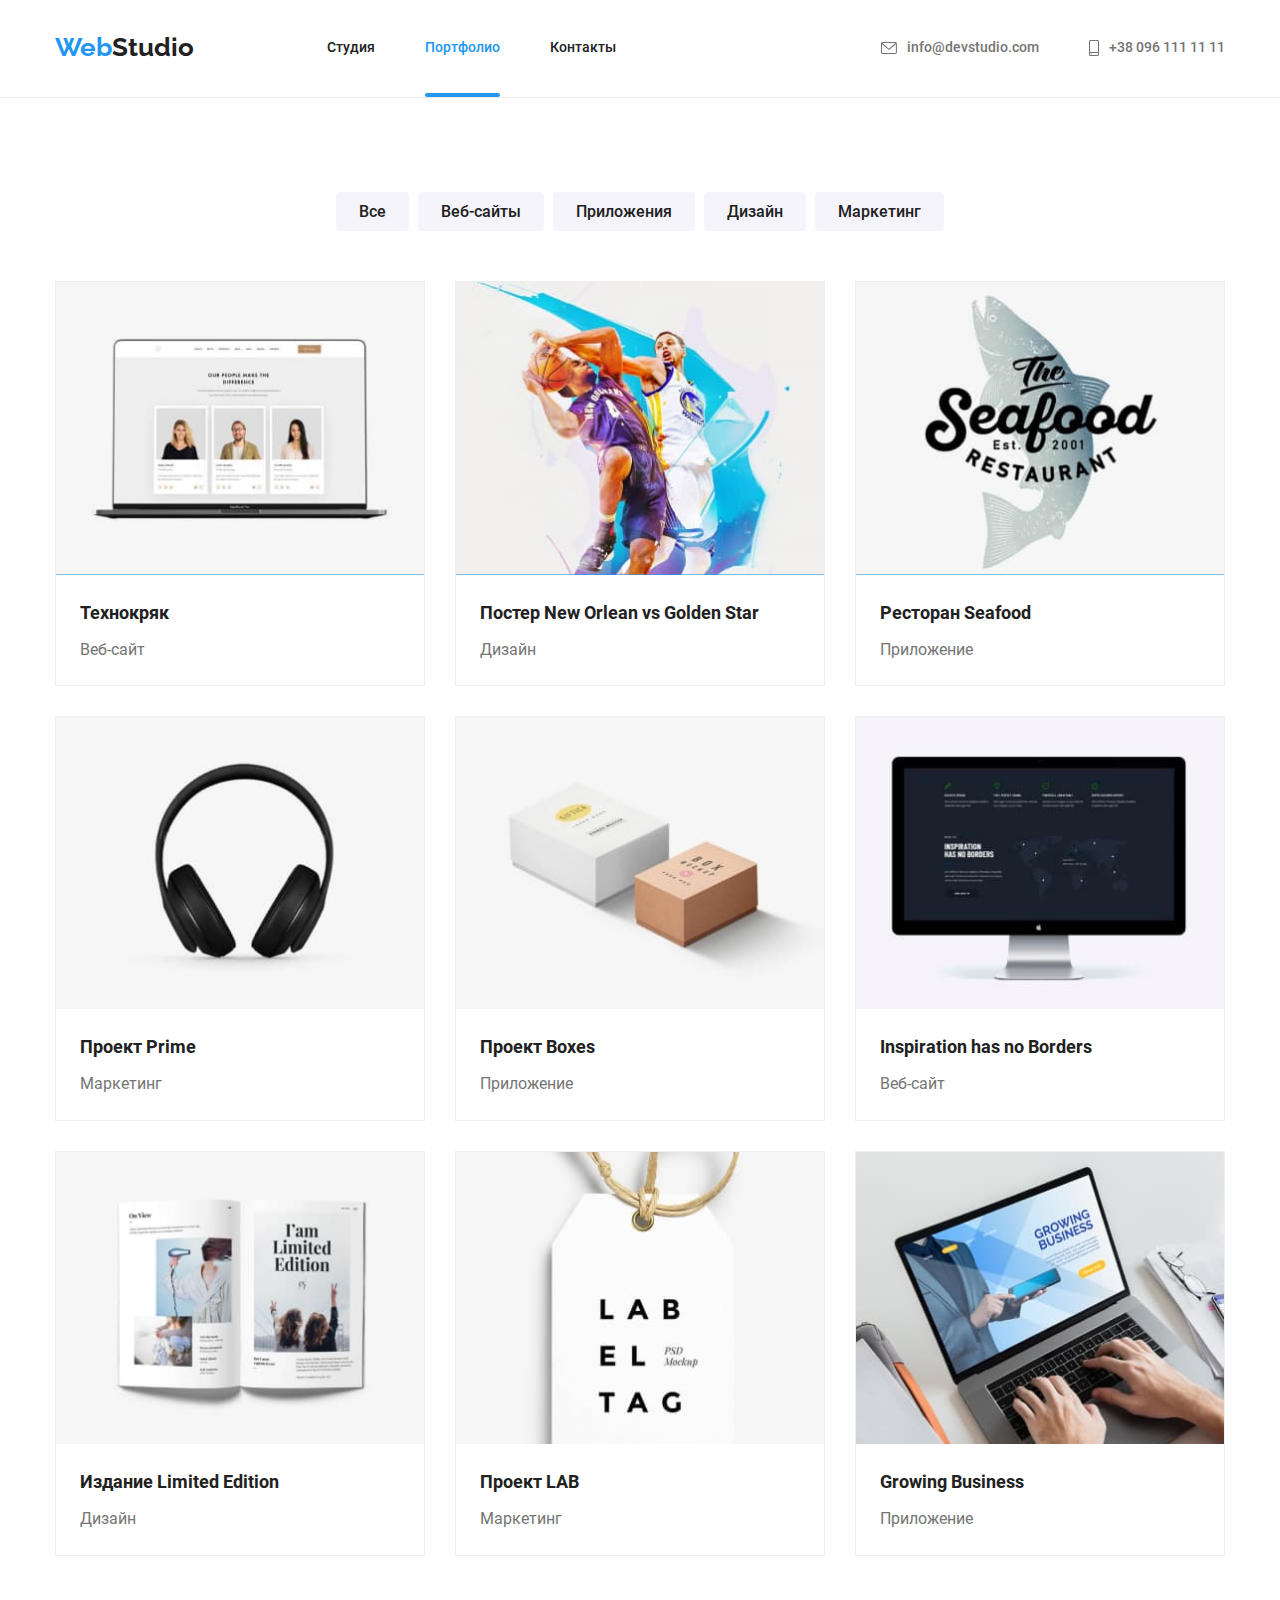
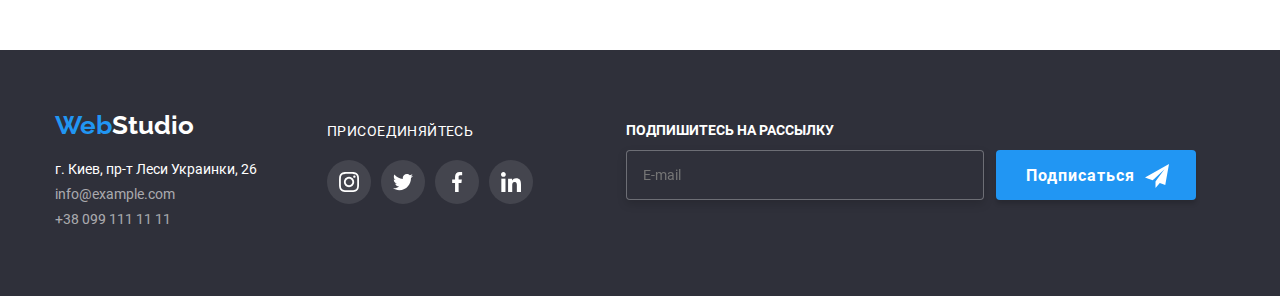
==== portfolio.html @ 058c1b3e "Начало работы над ДЗ№8" ====
<!DOCTYPE html>
<html lang="ru">
  <head>
    <meta charset="UTF-8" />
    <meta name="viewport" content="width=device-width, initial-scale=1.0" />
    <title>Portfolio</title>
    <!-- <link href="https://fonts.googleapis.com/css2?family=Raleway:wght@700&family=Roboto:wght@400;500;700;900&display=swap" rel="stylesheet"> -->
    <link rel="stylesheet" href="./css/main.min.css"/>
  </head>
  <body>
      <!-- Page Header -->
      <header class="page__header">
        <!-- Navigation -->
        <div class="container flexbox">
              <nav class="navigation">
                <a href="./" class="webstudio">
                  <p class="webstudio__text">
                    <span class="webstudio__web-color">Web</span><span class="webstudio__studio-color">Studio</span>
                  </p>
                </a>
                <ul class="menu">
                  <li class="menu__item"><a href="./index.html" class="menu__link link">Студия</a></li>
                  <li class="menu__item"><a href="./portfolio.html" class="menu__link link current">Портфолио</a></li>
                  <li class="menu__item"><a href="/" class="menu__link link">Контакты</a></li>
                </ul>
              </nav>

              <!-- Contacts  -->
                <ul class="contacts">
                  <li class="contacts__item">
                    <a href="mailto:info@devstudio.com" class="contacts__link link">
                      <svg class="contacts__icon icon--envelope">
                        <use href="./img/sprite.svg#icon-envelope"></use>
                      </svg>
                      info@devstudio.com
                    </a>
                  </li>
                  <li class="contacts__item">
                    <a href="callto:+380961111111" class="contacts__link link">
                      <svg class="contacts__icon icon--smartphone">
                        <use href="./img/sprite.svg#icon-smartphone"></use>
                      </svg>
                      +38 096 111 11 11</a>
                  </li>
                </ul>
        </div> 
      </header>

    <!-- Main Section -->
    <main>

        <!-- <h1 class="examples-title">Work Examples</h1> -->
        <div class="container buttons--container flexbox">
            <!-- Buttons -->
            <ul class="buttons__list list">
                <li class="buttons__item"> <button type="button" class="button button--portfolio">Все</button> </li>
                <li class="buttons__item"> <button type="button" class="button button--portfolio">Веб-сайты</button> </li>
                <li class="buttons__item"> <button type="button" class="button button--portfolio">Приложения</button> </li>
                <li class="buttons__item"> <button type="button" class="button button--portfolio">Дизайн</button> </li>
                <li class="buttons__item"> <button type="button" class="button button--portfolio">Маркетинг</button> </li>
            </ul>
        </div>

        <!-- Examples -->
        <div class="container examples flexbox">
            <ul class="grid list">
                <li class="grid__item">
                  <div class="product">
                    <a href="/" class="product__link">
                        <div class="product__thumb relative">
                          <img class="img" src="./img/Laptop.jpg" alt="laptop" width="370"/>
                          <p class="product__text absolute">Технокряк это современная площадка распространения коронавируса. Компании используют эту платформу для цифрового шпионажа и атак на защищённые сервера конкурентов</p>
                        </div>
                        <div>
                          <h2 class="product__title">Технокряк</h2>
                          <p class="product__form">Веб-сайт</p>
                        </div>
                    </a>
                  </div>  
                </li>
                <li class="grid__item">
                  <div class="product">
                    <a href="/" class="product__link">
                      <div class="product__thumb relative">
                        <img class="img" src="./img/Basketball.jpg" alt="people-playing-basketball" width="370"/>
                        <p class="product__text absolute">Технокряк это современная площадка распространения коронавируса. Компании используют эту платформу для цифрового шпионажа и атак на защищённые сервера конкурентов</p>
                      </div> 
                        <h2 class="product__title">Постер New Orlean vs Golden Star</h2>
                        <p class="product__form">Дизайн</p>
                    </a>
                  </div>  
                </li>
                <li class="grid__item">
                  <div class="product">
                    <a href="/" class="product__link">
                      <div class="product__thumb relative">
                        <img class="img" src="./img/Seafood.jpg" alt="seafood-restaurant-logo" width="370"/>
                        <p class="product__text absolute">Технокряк это современная площадка распространения коронавируса. Компании используют эту платформу для цифрового шпионажа и атак на защищённые сервера конкурентов</p>
                      </div>
                      <div>
                        <h2 class="product__title">Ресторан Seafood</h2>
                        <p class="product__form">Приложение</p>
                      </div>  
                    </a>
                  </div>  
                </li>
                <li class="grid__item">
                  <div class="product">
                    <a href="/" class="product__link">
                      <div class="product__thumb relative">
                        <img class="img" src="./img/Headphones.jpg" alt="headphones" width="370"/>
                        <p class="product__text absolute">Технокряк это современная площадка распространения коронавируса. Компании используют эту платформу для цифрового шпионажа и атак на защищённые сервера конкурентов</p>
                      </div>
                      <div>
                        <h2 class="product__title">Проект Prime</h2>
                        <p class="product__form">Маркетинг</p>
                      </div>  
                    </a>
                  </div>  
                </li>
                <li class="grid__item">
                  <div class="product">
                    <a href="/" class="product__link">
                      <div class="product__thumb relative">
                        <img class="img" src="./img/Boxes.jpg" alt="two-boxes" width="370"/>
                        <p class="product__text absolute">Технокряк это современная площадка распространения коронавируса. Компании используют эту платформу для цифрового шпионажа и атак на защищённые сервера конкурентов</p>
                      </div>
                      <div>
                        <h2 class="product__title">Проект Boxes</h2>
                        <p class="product__form">Приложение</p>
                      </div>  
                    </a>
                  </div>  
                </li>
                <li class="grid__item">
                  <div class="product">
                    <a href="/" class="product__link">
                      <div class="product__thumb relative">
                        <img class="img" src="./img/Monitor.jpg" alt="iMac" width="370"/>
                        <p class="product__text absolute">Технокряк это современная площадка распространения коронавируса. Компании используют эту платформу для цифрового шпионажа и атак на защищённые сервера конкурентов</p>
                      </div>
                      <div>  
                        <h2 class="product__title">Inspiration has no Borders</h2>
                        <p class="product__form">Веб-сайт</p>
                      </div>  
                    </a>
                  </div>  
                </li>
                <li class="grid__item">
                  <div class="product">
                    <a href="/" class="product__link">
                      <div class="product__thumb relative">
                        <img class="img" src="./img/Magazine.jpg" alt="magazine" width="370"/>
                        <p class="product__text absolute">Технокряк это современная площадка распространения коронавируса. Компании используют эту платформу для цифрового шпионажа и атак на защищённые сервера конкурентов</p>
                      </div>  
                      <div>
                        <h2 class="product__title">Издание Limited Edition</h2>
                        <p class="product__form">Дизайн</p>
                      </div>
                    </a>
                  </div>  
                </li>
                <li class="grid__item">
                  <div class="product">
                    <a href="/" class="product__link">
                      <div class="product__thumb relative">
                        <img class="img" src="./img/Tag.jpg" alt="label-tag" width="370"/>
                        <p class="product__text absolute">Технокряк это современная площадка распространения коронавируса. Компании используют эту платформу для цифрового шпионажа и атак на защищённые сервера конкурентов</p>
                       </div> 
                       <div>
                        <h2 class="product__title">Проект LAB</h2>
                        <p class="product__form">Маркетинг</p>
                       </div> 
                    </a>
                  </div>  
                </li>
                <li class="grid__item">
                  <div class="product">
                    <a href="/" class="product__link">
                      <div class="product__thumb relative">
                        <img class="img" src="./img/Business.jpg" alt="business-on-laptop" width="370"/>
                        <p class="product__text absolute">Технокряк это современная площадка распространения коронавируса. Компании используют эту платформу для цифрового шпионажа и атак на защищённые сервера конкурентов</p>
                      </div>  
                      <div>
                        <h2 class="product__title">Growing Business</h2>
                        <p class="product__form">Приложение</p>
                      </div> 
                    </a>
                  </div>  
                </li>
            </ul>
        </div>    
    </main>

    <!-- Page Footer -->
    <footer class="page__footer">
      <div class="container flexbox">
          <div class="address">
            <!-- Logo -->
              <a href="/" class="webstudio webstudio--footer">
                <p class="webstudio__text"> 
                  <span class="webstudio__web-color">Web</span><span class="webstudio__studio-color studio--footer">Studio</span>
                </p> 
              </a>
              <!-- Address -->
              <address class="address__points">
                  <p class="address__map">г. Киев, пр-т Леси Украинки, 26</p> 
                  <a href="mailto:info@example.com" class="address__link link">info@example.com</a> 
                  <a href="tel:+380991111111" class="address__link link">+38 099 111 11 11</a> 
              </address>
          </div>

          <div class="join">
            <p class="join__title">Присоединяйтесь</p>
            <ul class="join__list list">
              <li class="join__item">
                <a class="join__link" href="https://instagram.com">
                  <svg class="join__icon">
                    <use href="./img/sprite.svg#icon-instagram"></use>
                  </svg>
                </a>
              </li>
              <li class="join__item">
                <a class="join__link" href="https://twitter.com">
                  <svg class="join__icon">
                    <use href="./img/sprite.svg#icon-twitter"></use>
                  </svg>
                </a>
              </li>
              <li class="join__item">
                <a class="join__link" href="https://facebook.com">
                  <svg class="join__icon">
                    <use href="./img/sprite.svg#icon-facebook"></use>
                  </svg>
                </a>
              </li>
              <li class="join__item">
                <a class="join__link" href="https://linkedin">
                  <svg class="join__icon">
                    <use href="./img/sprite.svg#icon-linkedin"></use>
                  </svg>
                </a>
              </li>
            </ul>
          </div>

        
          <div class="signup">
            <b class="signup__title"> Подпишитесь на рассылку </b>  
             <form class="signup__form"> 
                <input class="signup__email" type="email" name="email" id="email-footer" placeholder="E-mail">
                <button class="button signup--button relative" type="button">Подписаться
                    <svg class="signup__icon absolute">
                      <use href="./img/signup-icon.svg#icon-icon-send"></use>
                    </svg>
                </button>
            </form>
          </div>
      </div>   
    </footer>
  </body>
</html>
---- css/main.min.css ----
/*! normalize.css v8.0.1 | MIT License | github.com/necolas/normalize.css */html{line-height:1.15;-webkit-text-size-adjust:100%}body{margin:0}main{display:block}h1{font-size:2em;margin:0.67em 0}hr{-webkit-box-sizing:content-box;box-sizing:content-box;height:0;overflow:visible}pre{font-family:monospace, monospace;font-size:1em}a{background-color:transparent}abbr[title]{border-bottom:none;text-decoration:underline;-webkit-text-decoration:underline dotted;text-decoration:underline dotted}b,strong{font-weight:bolder}code,kbd,samp{font-family:monospace, monospace;font-size:1em}small{font-size:80%}sub,sup{font-size:75%;line-height:0;position:relative;vertical-align:baseline}sub{bottom:-0.25em}sup{top:-0.5em}img{border-style:none}button,input,optgroup,select,textarea{font-family:inherit;font-size:100%;line-height:1.15;margin:0}button,input{overflow:visible}button,select{text-transform:none}button,[type="button"],[type="reset"],[type="submit"]{-webkit-appearance:button}button::-moz-focus-inner,[type="button"]::-moz-focus-inner,[type="reset"]::-moz-focus-inner,[type="submit"]::-moz-focus-inner{border-style:none;padding:0}button:-moz-focusring,[type="button"]:-moz-focusring,[type="reset"]:-moz-focusring,[type="submit"]:-moz-focusring{outline:1px dotted ButtonText}fieldset{padding:0.35em 0.75em 0.625em}legend{-webkit-box-sizing:border-box;box-sizing:border-box;color:inherit;display:table;max-width:100%;padding:0;white-space:normal}progress{vertical-align:baseline}textarea{overflow:auto}[type="checkbox"],[type="radio"]{-webkit-box-sizing:border-box;box-sizing:border-box;padding:0}[type="number"]::-webkit-inner-spin-button,[type="number"]::-webkit-outer-spin-button{height:auto}[type="search"]{-webkit-appearance:textfield;outline-offset:-2px}[type="search"]::-webkit-search-decoration{-webkit-appearance:none}::-webkit-file-upload-button{-webkit-appearance:button;font:inherit}details{display:block}summary{display:list-item}template{display:none}[hidden]{display:none}html{-webkit-box-sizing:border-box;box-sizing:border-box}*,*::before,*::after{-webkit-box-sizing:border-box;box-sizing:border-box}body{background-color:#fff;font-family:Roboto,sans-serif;font-size:14px;font-style:normal;font-weight:400;color:#212121}.img{display:block;max-width:100%;height:auto}.link{text-decoration:none;font-style:normal}.list{list-style-type:none}.button{color:#fff;background-color:#2196F3;text-decoration:none}.relative{position:relative}.absolute{position:absolute}.flexbox{display:-webkit-box;display:-ms-flexbox;display:flex}.container{margin-left:auto;margin-right:auto;width:1200px;padding:0 15px}@font-face{font-family:'Roboto';font-style:normal;font-weight:400;src:url("../fonts/roboto-v20-latin_cyrillic-regular.eot");src:local("Roboto"),local("Roboto-Regular"),url("../fonts/roboto-v20-latin_cyrillic-regular.eot?#iefix") format("embedded-opentype"),url("../fonts/roboto-v20-latin_cyrillic-regular.woff2") format("woff2"),url("../fonts/roboto-v20-latin_cyrillic-regular.woff") format("woff"),url("../fonts/roboto-v20-latin_cyrillic-regular.ttf") format("truetype"),url("../fonts/roboto-v20-latin_cyrillic-regular.svg#Roboto") format("svg")}@font-face{font-family:'Roboto';font-style:normal;font-weight:500;src:url("../fonts/roboto-v20-latin_cyrillic-500.eot");src:local("Roboto Medium"),local("Roboto-Medium"),url("../fonts/roboto-v20-latin_cyrillic-500.eot?#iefix") format("embedded-opentype"),url("../fonts/roboto-v20-latin_cyrillic-500.woff2") format("woff2"),url("../fonts/roboto-v20-latin_cyrillic-500.woff") format("woff"),url("../fonts/roboto-v20-latin_cyrillic-500.ttf") format("truetype"),url("../fonts/roboto-v20-latin_cyrillic-500.svg#Roboto") format("svg")}@font-face{font-family:'Roboto';font-style:normal;font-weight:700;src:url("../fonts/roboto-v20-latin_cyrillic-700.eot");src:local("Roboto Bold"),local("Roboto-Bold"),url("../fonts/roboto-v20-latin_cyrillic-700.eot?#iefix") format("embedded-opentype"),url("../fonts/roboto-v20-latin_cyrillic-700.woff2") format("woff2"),url("../fonts/roboto-v20-latin_cyrillic-700.woff") format("woff"),url("../fonts/roboto-v20-latin_cyrillic-700.ttf") format("truetype"),url("../fonts/roboto-v20-latin_cyrillic-700.svg#Roboto") format("svg")}@font-face{font-family:'Roboto';font-style:normal;font-weight:900;src:url("../fonts/roboto-v20-latin_cyrillic-900.eot");src:local("Roboto Black"),local("Roboto-Black"),url("../fonts/roboto-v20-latin_cyrillic-900.eot?#iefix") format("embedded-opentype"),url("../fonts/roboto-v20-latin_cyrillic-900.woff2") format("woff2"),url("../fonts/roboto-v20-latin_cyrillic-900.woff") format("woff"),url("../fonts/roboto-v20-latin_cyrillic-900.ttf") format("truetype"),url("../fonts/roboto-v20-latin_cyrillic-900.svg#Roboto") format("svg")}@font-face{font-family:'Raleway';font-style:normal;font-weight:400;src:url("../fonts/raleway-v17-latin_cyrillic-regular.eot");src:local(""),url("../fonts/raleway-v17-latin_cyrillic-regular.eot?#iefix") format("embedded-opentype"),url("../fonts/raleway-v17-latin_cyrillic-regular.woff2") format("woff2"),url("../fonts/raleway-v17-latin_cyrillic-regular.woff") format("woff"),url("../fonts/raleway-v17-latin_cyrillic-regular.ttf") format("truetype"),url("../fonts/raleway-v17-latin_cyrillic-regular.svg#Raleway") format("svg")}@font-face{font-family:'Raleway';font-style:normal;font-weight:700;src:url("../fonts/raleway-v17-latin_cyrillic-700.eot");src:local(""),url("../fonts/raleway-v17-latin_cyrillic-700.eot?#iefix") format("embedded-opentype"),url("../fonts/raleway-v17-latin_cyrillic-700.woff2") format("woff2"),url("../fonts/raleway-v17-latin_cyrillic-700.woff") format("woff"),url("../fonts/raleway-v17-latin_cyrillic-700.ttf") format("truetype"),url("../fonts/raleway-v17-latin_cyrillic-700.svg#Raleway") format("svg")}.page__header{padding:24px 0 25px 0;border-bottom:1px solid #ECECEC;-webkit-box-align:center;-ms-flex-align:center;align-items:center}.webstudio{display:-webkit-box;display:-ms-flexbox;display:flex;text-decoration:none;margin-right:93px;padding:0;-webkit-box-align:center;-ms-flex-align:center;align-items:center}.webstudio__text{display:-webkit-box;display:-ms-flexbox;display:flex;font-family:Raleway,sans-serif;font-weight:700;font-size:26px;line-height:1.2;margin:0}.webstudio__web-color{color:#2196F3}.webstudio__studio-color{color:#212121}.navigation{display:-webkit-box;display:-ms-flexbox;display:flex}.menu{display:-webkit-box;display:-ms-flexbox;display:flex;-webkit-box-align:center;-ms-flex-align:center;align-items:center}.menu__item{display:block;font-weight:500;line-height:1.4;list-style-type:none;margin:0}.menu__item:not(:last-child){margin-right:50px}.menu__link{text-decoration:none;color:#212121;padding:32px 0;-webkit-transition:color 250ms cubic-bezier(0.4, 0, 0.2, 1);transition:color 250ms cubic-bezier(0.4, 0, 0.2, 1)}.menu__link.current{color:#2196F3}.menu__link:hover,.menu__link:focus{color:#2196F3}.link.current{position:relative}.link.current::after{position:absolute;content:"";width:100%;height:4px;border-radius:2px;left:0;right:0;bottom:-10px;background-color:#2196F3}.contacts{display:-webkit-box;display:-ms-flexbox;display:flex;font-family:Roboto,sans-serif;font-weight:500;font-style:normal;line-height:1.4;list-style-type:none;margin-left:auto;padding:0}.contacts__item{display:-webkit-box;display:-ms-flexbox;display:flex;-webkit-box-orient:horizontal;-webkit-box-direction:normal;-ms-flex-direction:row;flex-direction:row;-webkit-box-align:center;-ms-flex-align:center;align-items:center;-webkit-box-pack:center;-ms-flex-pack:center;justify-content:center}.contacts__item:not(:last-child){margin-right:50px}.contacts__link{display:-webkit-box;display:-ms-flexbox;display:flex;-webkit-box-orient:horizontal;-webkit-box-direction:normal;-ms-flex-direction:row;flex-direction:row;-webkit-box-align:center;-ms-flex-align:center;align-items:center;-webkit-box-pack:center;-ms-flex-pack:center;justify-content:center;color:#757575;-webkit-transition:color 250ms cubic-bezier(0.4, 0, 0.2, 1);transition:color 250ms cubic-bezier(0.4, 0, 0.2, 1)}.contacts__link:hover,.contacts__link:focus{color:#2196F3}.icon--envelope{width:16px;height:12px;margin-right:10px;fill:currentColor}.icon--smartphone{width:10px;height:16px;margin-right:10px;fill:currentColor}.hero__overlay{max-width:1600px;height:600px;margin-left:auto;margin-right:auto;padding:200px 0;background-color:#2F303A;background-image:-webkit-gradient(linear, left top, right top, from(rgba(47,48,58,0.4)), to(rgba(47,48,58,0.4))),url("../img/hero-background.jpg");background-image:linear-gradient(to right, rgba(47,48,58,0.4), rgba(47,48,58,0.4)),url("../img/hero-background.jpg");background-repeat:no-repeat;background-position:center;background-size:cover;text-align:center}.hero__title{font-weight:900;font-size:44px;line-height:1.4;color:#fff;margin:0 0 30px 0;text-transform:uppercase;letter-spacing:0.06em}.hero--button{display:inline-block;letter-spacing:0.06em;font-weight:700;font-size:16px;line-height:1.9;border-radius:4px;padding:10px 32px;min-width:200px;height:50px;border:1px solid transparent;cursor:pointer}.feauters{padding-top:94px;padding-bottom:94px}.features__list{display:-webkit-box;display:-ms-flexbox;display:flex;margin:0;padding:0}.feature__item{width:calc((100% - 30px * 3) / 4)}.feature__item:not(:last-child){margin-right:30px}.feature__item::before{content:"";display:block;height:120px;width:270px;margin-bottom:30px}.feature__item--antenna::before{background-image:url("../img/feature-icons/antenna.svg");background-repeat:no-repeat;background-position:center;background-size:70px 70px;background-color:#F5F4FA}.feature__item--clock::before{background-image:url("../img/feature-icons/clock.svg");background-repeat:no-repeat;background-position:center;background-size:70px 70px;background-color:#F5F4FA}.feature__item--diagram::before{background-image:url("../img/feature-icons/diagram.svg");background-repeat:no-repeat;background-position:center;background-size:70px 70px;background-color:#F5F4FA}.feature__item--astronaut::before{background-image:url("../img/feature-icons/astronaut.svg");background-repeat:no-repeat;background-position:center;background-size:70px 70px;background-color:#F5F4FA}.feature__name{font-weight:700;line-height:1.2;letter-spacing:0.03em;text-transform:uppercase;margin:0 0 10px 0}.feature__text{line-height:1.7;color:#757575;margin:0}.doings{padding-bottom:94px}.doings__title{font-weight:700;font-size:36px;line-height:1.2;margin:0;margin-bottom:50px;text-align:center}.doings__list{display:-webkit-box;display:-ms-flexbox;display:flex;padding:0;font-size:0}.doings__item{width:calc((100% - 30px * 2) / 3)}.doings__item:not(:last-child){margin-right:30px}.doings__text{width:100%;height:70px;font-size:14px;line-height:1.2;font-weight:700;text-transform:uppercase;text-align:center;letter-spacing:0.03em;color:#fff;background-color:rgba(47,48,58,0.8);margin:0;padding:27px 82px;top:224px}.team{background-color:#F5F4FA;padding-top:94px;padding-bottom:94px}.team__title{font-weight:700;font-size:36px;line-height:1.2;text-align:center;margin:0}.team__list{display:-webkit-box;display:-ms-flexbox;display:flex;margin-top:50px;padding:0;font-size:0}.team__item{width:calc((100% - 30px * 3) / 4);margin:0 30px 0 0;background-color:#fff;-webkit-box-shadow:0px 1px 3px rgba(0,0,0,0.12),0px 1px 1px rgba(0,0,0,0.14),0px 2px 1px rgba(0,0,0,0.2);box-shadow:0px 1px 3px rgba(0,0,0,0.12),0px 1px 1px rgba(0,0,0,0.14),0px 2px 1px rgba(0,0,0,0.2);border-radius:0px 0px 4px 4px;padding:0 0 30px 0}.team__item:last-child{margin:0}.team__member{text-align:center;font-weight:500;font-size:16px;line-height:1.2;margin:30px 0 10px 0}.team__text{text-align:center;font-size:16px;line-height:1.2;color:#757575;margin:0 0 16px 0}.icon-list{display:-webkit-box;display:-ms-flexbox;display:flex;margin:0;padding:0;-webkit-box-pack:center;-ms-flex-pack:center;justify-content:center}.icon__item:not(:last-child){margin-right:10px}.icon__link{display:-webkit-box;display:-ms-flexbox;display:flex;-webkit-box-pack:center;-ms-flex-pack:center;justify-content:center;-webkit-box-align:center;-ms-flex-align:center;align-items:center;width:44px;height:44px;background-color:#fff;color:#AFB1B8;border-radius:50%;-webkit-transition:background-color,color,fill,250ms cubic-bezier(0.4, 0, 0.2, 1);transition:background-color,color,fill,250ms cubic-bezier(0.4, 0, 0.2, 1)}.icon__link:hover,.icon__link:focus{background-color:#2196F3;color:#fff}.social__icon{width:20px;height:20px;fill:currentColor}.clients{background-color:#fff;padding-top:94px;padding-bottom:94px}.clients__title{display:block;font-weight:700;font-size:36px;line-height:1.5;text-align:center;margin:0 0 50px 0}.clients__list{display:-webkit-box;display:-ms-flexbox;display:flex;margin:0;padding:0;-webkit-box-pack:center;-ms-flex-pack:center;justify-content:center}.clients__item:not(:last-child){margin-right:30px}.clients__link{display:-webkit-box;display:-ms-flexbox;display:flex;-webkit-box-pack:center;-ms-flex-pack:center;justify-content:center;-webkit-box-align:center;-ms-flex-align:center;align-items:center;background-position:center;width:170px;height:90px;border:1px solid #AFB1B8;border-radius:4px;color:#AFB1B8;-webkit-transition:color,border-color,250ms cubic-bezier(0.4, 0, 0.2, 1);transition:color,border-color,250ms cubic-bezier(0.4, 0, 0.2, 1)}.clients__link:hover,.clients__link:focus{color:#2196F3;border-color:#2196F3}.clients__icon--one{width:44.27px;height:49.23px;fill:currentColor}.clients__icon--two{width:40px;height:52px;fill:currentColor}.clients__icon--three{width:41px;height:42.6px;fill:currentColor}.clients__icon--four{width:79.66px;height:42.02px;fill:currentColor}.clients__icon--five{width:59px;height:47px;fill:currentColor}.clients__icon--six{width:88.48px;height:45.44px;fill:currentColor}.page__footer{padding:60px 0;background-color:#2F303A}.footer--container{display:-webkit-box;display:-ms-flexbox;display:flex}.webstudio--footer{margin:0 0 20px 0}.studio--footer{color:#fff}.address{display:-webkit-box;display:-ms-flexbox;display:flex;-webkit-box-orient:vertical;-webkit-box-direction:normal;-ms-flex-direction:column;flex-direction:column}.address_container{-webkit-box-sizing:border-box;box-sizing:border-box}.address__points{display:-webkit-box;display:-ms-flexbox;display:flex;-webkit-box-orient:vertical;-webkit-box-direction:normal;-ms-flex-direction:column;flex-direction:column}.address__map{color:#fff;font-style:normal;margin:0 0 9px 0}.address__link{display:inline-block;margin-bottom:9px;color:rgba(255,255,255,0.6);-webkit-transition:color 250ms cubic-bezier(0.4, 0, 0.2, 1);transition:color 250ms cubic-bezier(0.4, 0, 0.2, 1)}.address__link:hover,.address__link:focus{color:#2196F3}.join{display:-webkit-box;display:-ms-flexbox;display:flex;-webkit-box-orient:vertical;-webkit-box-direction:normal;-ms-flex-direction:column;flex-direction:column;margin:0 0 0 70px;padding:12px 0 0 0}.join__title{color:#fff;display:-webkit-box;display:-ms-flexbox;display:flex;padding:0;font-size:14px;line-height:1.3;letter-spacing:0.03em;text-transform:uppercase;margin:0 0 20px 0}.join__list{display:-webkit-box;display:-ms-flexbox;display:flex;-webkit-box-orient:horizontal;-webkit-box-direction:normal;-ms-flex-direction:row;flex-direction:row;margin:0;padding:0}.join__item:not(:last-child){margin-right:10px}.join__link{display:-webkit-box;display:-ms-flexbox;display:flex;-webkit-box-pack:center;-ms-flex-pack:center;justify-content:center;-webkit-box-align:center;-ms-flex-align:center;align-items:center;width:44px;height:44px;border-radius:50%;background-color:rgba(255,255,255,0.1);color:#fff;-webkit-transition:background-color 250ms cubic-bezier(0.4, 0, 0.2, 1);transition:background-color 250ms cubic-bezier(0.4, 0, 0.2, 1)}.join__link:hover,.join__link:focus{background-color:#2196F3}.join__icon{width:20px;height:20px;fill:currentColor}.signup{width:570px;margin:0 0 0 93px;padding:12px 0 0 0}.signup__title{color:#fff;font-weight:700;line-height:1.17;text-transform:uppercase}.signup__form{display:-webkit-box;display:-ms-flexbox;display:flex;-webkit-box-orient:horizontal;-webkit-box-direction:normal;-ms-flex-direction:row;flex-direction:row;padding:12px 0 0 0}.signup__email{display:inline-block;width:358px;height:50px;border:1px solid rgba(255,255,255,0.3);-webkit-filter:drop-shadow(0px 4px 4px rgba(0,0,0,0.15));filter:drop-shadow(0px 4px 4px rgba(0,0,0,0.15));border-radius:4px;background-color:#2F303A;margin-right:12px;padding:15px 295px 15px 16px}.signup--button{width:200px;height:50px;font-weight:700;font-size:16px;line-height:1.9;letter-spacing:0.06em;text-align:center;vertical-align:middle;border-radius:4px;-webkit-box-shadow:0px 4px 4px rgba(0,0,0,0.15);box-shadow:0px 4px 4px rgba(0,0,0,0.15);border:1px solid transparent;padding:10px 62px 10px 29px}.signup__icon{top:13px;right:26px;bottom:13px;width:24px;height:24px;background-size:contain;fill:#fff}.is-hidden{opacity:0;visibility:hidden;pointer-events:none;-webkit-transition:0.5s linear 0.5s;transition:0.5s linear 0.5s}.backdrop{position:fixed;top:0;left:0;width:100%;height:100%;background-color:rgba(0,0,0,0.2);overflow:auto}.modal{width:100%;max-width:528px;min-height:581px;border-radius:4px;background-color:#fff;top:50%;left:50%;-webkit-transform:translate(-50%, -50%) scale(1);transform:translate(-50%, -50%) scale(1);-webkit-transition:all 0.5s;transition:all 0.5s;padding:40px}.is-hidden .modal{-webkit-transform:translate(-50%, -50%) scale(0);transform:translate(-50%, -50%) scale(0)}.modal__button{position:absolute;top:8px;right:8px;margin-left:auto;padding:0;width:30px;height:30px;border-radius:50%;-webkit-box-pack:center;-ms-flex-pack:center;justify-content:center;-webkit-box-align:center;-ms-flex-align:center;align-items:center;border:1px solid transparent;cursor:pointer}.modal__close{width:11px;height:11px;-webkit-transition:fill 250ms cubic-bezier(0.4, 0, 0.2, 1);transition:fill 250ms cubic-bezier(0.4, 0, 0.2, 1)}.modal__button:hover .modal__close,.modal__button:focus .modal__close{fill:#2196F3}.form{display:-webkit-box;display:-ms-flexbox;display:flex;-webkit-box-orient:vertical;-webkit-box-direction:normal;-ms-flex-direction:column;flex-direction:column;-webkit-box-pack:center;-ms-flex-pack:center;justify-content:center;-webkit-box-align:center;-ms-flex-align:center;align-items:center}.form__label{display:inline-block;margin-right:auto;line-height:1.2;letter-spacing:0.01em;color:#757575;margin-bottom:4px}.form__input{display:block;width:448px;height:40px;margin-bottom:10px;padding-left:30px;border:1px solid rgba(33,33,33,0.2);-webkit-transition:outline-color 250ms cubic-bezier(0.4, 0, 0.2, 1);transition:outline-color 250ms cubic-bezier(0.4, 0, 0.2, 1)}.form__input:focus{outline-color:#2196F3;border-radius:4px}.form__input:focus+.form__icon{fill:#2196F3}textarea{resize:none;border:1px solid rgba(33,33,33,0.2);width:448px;height:120px;padding:12px;-webkit-transition:outline-color 250ms cubic-bezier(0.4, 0, 0.2, 1);transition:outline-color 250ms cubic-bezier(0.4, 0, 0.2, 1)}textarea:focus{outline-color:#2196F3}.checkbox{-moz-appearance:none;-webkit-appearance:none;appearance:none}.checkbox:checked ~ .checkbox--custom::before{background-image:url("../img/checkbox-mark.svg");background-color:#2196F3;border-color:#2196F3;border-radius:2px;background-size:contain;background-origin:border-box}.policy__checkbox{line-height:1.7;margin:0}.policy__checkbox::before{display:inline-block;content:"";width:16px;height:15px;vertical-align:middle;border:2px solid #212121;margin-right:7px;-webkit-transition:250ms cubic-bezier(0.4, 0, 0.2, 1);transition:250ms cubic-bezier(0.4, 0, 0.2, 1)}.checkbox__link{color:#2196F3}.modal__text{display:inline-block;padding:0;margin:0 0 12px 0;width:448px;font-size:20px;font-weight:700;line-height:1.7;text-align:center;vertical-align:middle;letter-spacing:0.03em}.form__icon{width:12px;height:12px;top:14px;bottom:14px;left:15px;-webkit-transition:fill 250ms cubic-bezier(0.4, 0, 0.2, 1);transition:fill 250ms cubic-bezier(0.4, 0, 0.2, 1)}.policy{display:-webkit-box;display:-ms-flexbox;display:flex;-webkit-box-pack:center;-ms-flex-pack:center;justify-content:center;margin:17px 0 30px 0}.sent--modal{display:inline-block;min-width:200px;height:50px;font-weight:700;font-size:16px;line-height:1.8;letter-spacing:0.06em;vertical-align:middle;text-align:center;padding:10px 55px;background-color:#2196F3;color:#fff;-webkit-box-shadow:0px 4px 4px rgba(0,0,0,0.15);box-shadow:0px 4px 4px rgba(0,0,0,0.15);border-radius:4px;border:1px solid transparent}.buttons--container{-webkit-box-pack:center;-ms-flex-pack:center;justify-content:center}.buttons__list{display:-webkit-box;display:-ms-flexbox;display:flex;margin:0;padding:94px 0 50px 0}.buttons__item{-webkit-box-orient:horizontal;-webkit-box-direction:normal;-ms-flex-direction:row;flex-direction:row}.buttons__item:not(:last-child){margin-right:9px}.button--portfolio{color:#212121;background-color:#F5F4FA;font-weight:500;font-size:16px;line-height:1.6;display:inline-block;border-radius:4px;padding:6px 22px;min-width:70px;border:1px solid transparent;-webkit-transition:color,background-color,250ms cubic-bezier(0.4, 0, 0.2, 1);transition:color,background-color,250ms cubic-bezier(0.4, 0, 0.2, 1)}.button--portfolio:hover,.button--portfolio:focus{color:#fff;background-color:#2196F3}.examples{-webkit-box-orient:horizontal;-webkit-box-direction:normal;-ms-flex-direction:row;flex-direction:row;-ms-flex-wrap:wrap;flex-wrap:wrap}.grid{display:-webkit-box;display:-ms-flexbox;display:flex;-ms-flex-wrap:wrap;flex-wrap:wrap;margin:0;padding-left:0;padding-bottom:94px}.grid__item{width:calc((100% - 30px * 2) / 3);margin:0 30px 30px 0;background-color:#fff;border:1px solid #eee;overflow:hidden}.grid__item:hover,.grid__item:focus{-webkit-box-shadow:0px 1px 1px rgba(0,0,0,0.12),0px 4px 4px rgba(0,0,0,0.06),1px 4px 6px rgba(0,0,0,0.16);box-shadow:0px 1px 1px rgba(0,0,0,0.12),0px 4px 4px rgba(0,0,0,0.06),1px 4px 6px rgba(0,0,0,0.16)}.grid__item:nth-child(3n){margin-right:0}.grid__item:nth-last-child(-n+3){margin-bottom:0}.product__link{display:inline-block;color:#212121;text-decoration:none;margin:0}.product__text{width:100%;height:100%;top:0;left:0;margin:0;padding:63px 24px;font-size:18px;line-height:1.5;letter-spacing:0.03em;color:#fff;background-color:rgba(33,150,243,0.9);-webkit-transform:translatey(100%);transform:translatey(100%);-webkit-transition:-webkit-transform 250ms cubic-bezier(0.4, 0, 0.2, 1);transition:-webkit-transform 250ms cubic-bezier(0.4, 0, 0.2, 1);transition:transform 250ms cubic-bezier(0.4, 0, 0.2, 1);transition:transform 250ms cubic-bezier(0.4, 0, 0.2, 1), -webkit-transform 250ms cubic-bezier(0.4, 0, 0.2, 1)}.grid__item:hover .product__text,.grid__item:focus .product__text{-webkit-transform:translatey(0);transform:translatey(0)}.product__title{margin:20px 24px 4px;font-weight:700;font-size:18px;line-height:2;color:#212121}.product__thumb{overflow:hidden}.product__form{margin:4px 24px 20px;font-size:16px;line-height:1.9;color:#757575}
/*# sourceMappingURL=main.min.css.map */
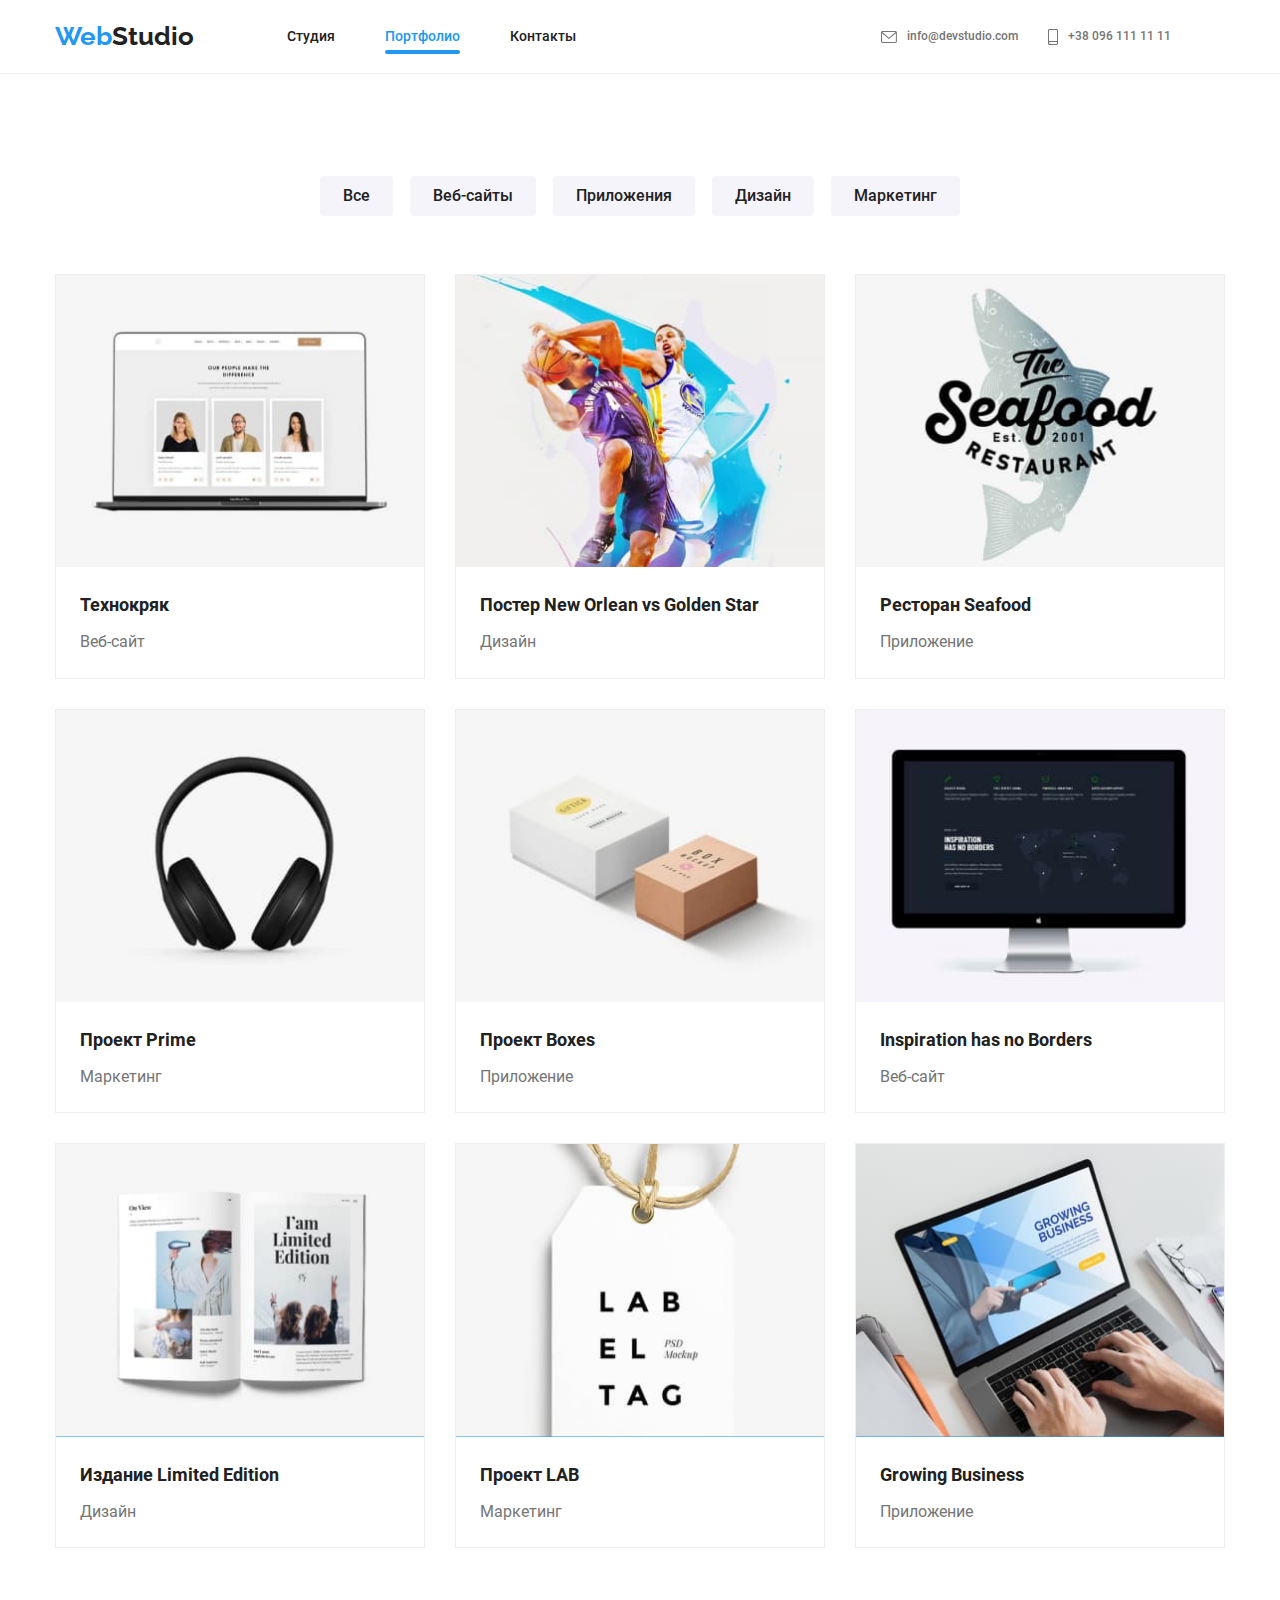
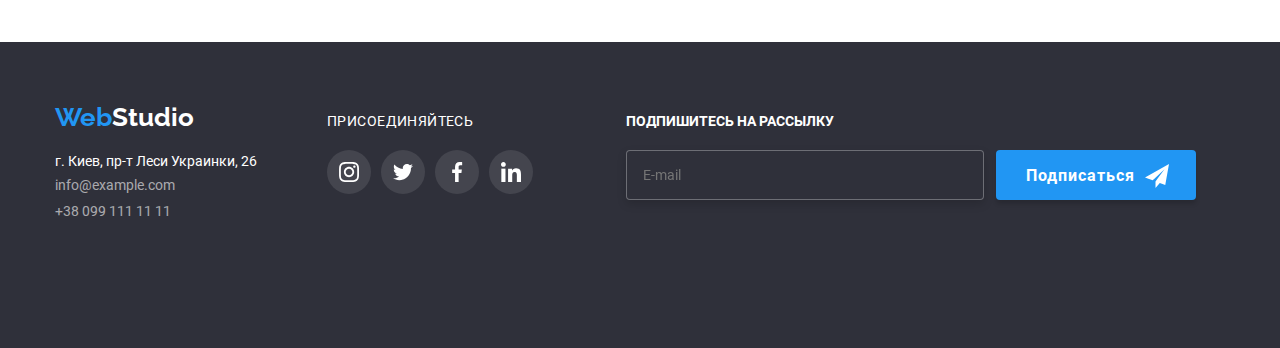
==== commit db7763a9: "Работа над ДЗ №8" ====
--- a/portfolio.html
+++ b/portfolio.html
@@ -11,38 +11,54 @@
       <!-- Page Header -->
       <header class="page__header">
         <!-- Navigation -->
-        <div class="container flexbox">
+        <div class="container">
               <nav class="navigation">
                 <a href="./" class="webstudio">
                   <p class="webstudio__text">
                     <span class="webstudio__web-color">Web</span><span class="webstudio__studio-color">Studio</span>
                   </p>
                 </a>
-                <ul class="menu">
-                  <li class="menu__item"><a href="./index.html" class="menu__link link">Студия</a></li>
-                  <li class="menu__item"><a href="./portfolio.html" class="menu__link link current">Портфолио</a></li>
-                  <li class="menu__item"><a href="/" class="menu__link link">Контакты</a></li>
-                </ul>
-              </nav>
-
-              <!-- Contacts  -->
-                <ul class="contacts">
-                  <li class="contacts__item">
-                    <a href="mailto:info@devstudio.com" class="contacts__link link">
-                      <svg class="contacts__icon icon--envelope">
-                        <use href="./img/sprite.svg#icon-envelope"></use>
-                      </svg>
-                      info@devstudio.com
-                    </a>
-                  </li>
-                  <li class="contacts__item">
-                    <a href="callto:+380961111111" class="contacts__link link">
-                      <svg class="contacts__icon icon--smartphone">
-                        <use href="./img/sprite.svg#icon-smartphone"></use>
-                      </svg>
-                      +38 096 111 11 11</a>
-                  </li>
-                </ul>
+                
+                <button type="button" 
+                class="menu__button" 
+                aria-expanded="false" 
+                aria-controls="menu__container"
+                data-menu-button>
+                  <svg class="menu__burger" aria-label="Переключатель мобильного меню">
+                    <use class="icon__close" href="./img/burger-menu.svg#icon-close_24px"></use>
+                    <use class="icon__menu " href="./img/burger-menu.svg#icon-menu_24px"></use>
+                  </svg>
+                </button>
+                
+                <div class="menu__container" id="menu__container" data-menu>
+                  
+                  <ul class="menu">
+                    <li class="menu__item"><a href="./index.html" class="menu__link link">Студия</a></li>
+                    <li class="menu__item"><a href="./portfolio.html" class="menu__link link current">Портфолио</a></li>
+                    <li class="menu__item"><a href="/" class="menu__link link">Контакты</a></li>
+                  </ul>
+
+                  <!-- Contacts  -->
+                  <ul class="contacts">
+                   <li class="contacts__item">
+                      <a href="mailto:info@devstudio.com" class="contacts__link link">
+                        <svg class="contacts__icon icon--envelope">
+                          <use href="./img/sprite.svg#icon-envelope"></use>
+                       </svg>
+                        info@devstudio.com
+                      </a>
+                    </li>
+                    <li class="contacts__item">
+                     <a href="callto:+380961111111" class="contacts__link link">
+                        <svg class="contacts__icon icon--smartphone">
+                         <use href="./img/sprite.svg#icon-smartphone"></use>
+                        </svg>
+                        +38 096 111 11 11
+                      </a>
+                    </li>
+                  </ul>
+                </div>
+              </nav> 
         </div> 
       </header>
 
@@ -194,7 +210,7 @@
 
     <!-- Page Footer -->
     <footer class="page__footer">
-      <div class="container flexbox">
+      <div class="container footer--container">
           <div class="address">
             <!-- Logo -->
               <a href="/" class="webstudio webstudio--footer">
@@ -258,5 +274,8 @@
           </div>
       </div>   
     </footer>
+    
+    <script src="./js/script.js"></script>
+    <script src="./js/menu.js"></script>
   </body>
 </html>
--- a/css/main.min.css
+++ b/css/main.min.css
@@ -1,2 +1,2 @@
-/*! normalize.css v8.0.1 | MIT License | github.com/necolas/normalize.css */html{line-height:1.15;-webkit-text-size-adjust:100%}body{margin:0}main{display:block}h1{font-size:2em;margin:0.67em 0}hr{-webkit-box-sizing:content-box;box-sizing:content-box;height:0;overflow:visible}pre{font-family:monospace, monospace;font-size:1em}a{background-color:transparent}abbr[title]{border-bottom:none;text-decoration:underline;-webkit-text-decoration:underline dotted;text-decoration:underline dotted}b,strong{font-weight:bolder}code,kbd,samp{font-family:monospace, monospace;font-size:1em}small{font-size:80%}sub,sup{font-size:75%;line-height:0;position:relative;vertical-align:baseline}sub{bottom:-0.25em}sup{top:-0.5em}img{border-style:none}button,input,optgroup,select,textarea{font-family:inherit;font-size:100%;line-height:1.15;margin:0}button,input{overflow:visible}button,select{text-transform:none}button,[type="button"],[type="reset"],[type="submit"]{-webkit-appearance:button}button::-moz-focus-inner,[type="button"]::-moz-focus-inner,[type="reset"]::-moz-focus-inner,[type="submit"]::-moz-focus-inner{border-style:none;padding:0}button:-moz-focusring,[type="button"]:-moz-focusring,[type="reset"]:-moz-focusring,[type="submit"]:-moz-focusring{outline:1px dotted ButtonText}fieldset{padding:0.35em 0.75em 0.625em}legend{-webkit-box-sizing:border-box;box-sizing:border-box;color:inherit;display:table;max-width:100%;padding:0;white-space:normal}progress{vertical-align:baseline}textarea{overflow:auto}[type="checkbox"],[type="radio"]{-webkit-box-sizing:border-box;box-sizing:border-box;padding:0}[type="number"]::-webkit-inner-spin-button,[type="number"]::-webkit-outer-spin-button{height:auto}[type="search"]{-webkit-appearance:textfield;outline-offset:-2px}[type="search"]::-webkit-search-decoration{-webkit-appearance:none}::-webkit-file-upload-button{-webkit-appearance:button;font:inherit}details{display:block}summary{display:list-item}template{display:none}[hidden]{display:none}html{-webkit-box-sizing:border-box;box-sizing:border-box}*,*::before,*::after{-webkit-box-sizing:border-box;box-sizing:border-box}body{background-color:#fff;font-family:Roboto,sans-serif;font-size:14px;font-style:normal;font-weight:400;color:#212121}.img{display:block;max-width:100%;height:auto}.link{text-decoration:none;font-style:normal}.list{list-style-type:none}.button{color:#fff;background-color:#2196F3;text-decoration:none}.relative{position:relative}.absolute{position:absolute}.flexbox{display:-webkit-box;display:-ms-flexbox;display:flex}.container{margin-left:auto;margin-right:auto;width:1200px;padding:0 15px}@font-face{font-family:'Roboto';font-style:normal;font-weight:400;src:url("../fonts/roboto-v20-latin_cyrillic-regular.eot");src:local("Roboto"),local("Roboto-Regular"),url("../fonts/roboto-v20-latin_cyrillic-regular.eot?#iefix") format("embedded-opentype"),url("../fonts/roboto-v20-latin_cyrillic-regular.woff2") format("woff2"),url("../fonts/roboto-v20-latin_cyrillic-regular.woff") format("woff"),url("../fonts/roboto-v20-latin_cyrillic-regular.ttf") format("truetype"),url("../fonts/roboto-v20-latin_cyrillic-regular.svg#Roboto") format("svg")}@font-face{font-family:'Roboto';font-style:normal;font-weight:500;src:url("../fonts/roboto-v20-latin_cyrillic-500.eot");src:local("Roboto Medium"),local("Roboto-Medium"),url("../fonts/roboto-v20-latin_cyrillic-500.eot?#iefix") format("embedded-opentype"),url("../fonts/roboto-v20-latin_cyrillic-500.woff2") format("woff2"),url("../fonts/roboto-v20-latin_cyrillic-500.woff") format("woff"),url("../fonts/roboto-v20-latin_cyrillic-500.ttf") format("truetype"),url("../fonts/roboto-v20-latin_cyrillic-500.svg#Roboto") format("svg")}@font-face{font-family:'Roboto';font-style:normal;font-weight:700;src:url("../fonts/roboto-v20-latin_cyrillic-700.eot");src:local("Roboto Bold"),local("Roboto-Bold"),url("../fonts/roboto-v20-latin_cyrillic-700.eot?#iefix") format("embedded-opentype"),url("../fonts/roboto-v20-latin_cyrillic-700.woff2") format("woff2"),url("../fonts/roboto-v20-latin_cyrillic-700.woff") format("woff"),url("../fonts/roboto-v20-latin_cyrillic-700.ttf") format("truetype"),url("../fonts/roboto-v20-latin_cyrillic-700.svg#Roboto") format("svg")}@font-face{font-family:'Roboto';font-style:normal;font-weight:900;src:url("../fonts/roboto-v20-latin_cyrillic-900.eot");src:local("Roboto Black"),local("Roboto-Black"),url("../fonts/roboto-v20-latin_cyrillic-900.eot?#iefix") format("embedded-opentype"),url("../fonts/roboto-v20-latin_cyrillic-900.woff2") format("woff2"),url("../fonts/roboto-v20-latin_cyrillic-900.woff") format("woff"),url("../fonts/roboto-v20-latin_cyrillic-900.ttf") format("truetype"),url("../fonts/roboto-v20-latin_cyrillic-900.svg#Roboto") format("svg")}@font-face{font-family:'Raleway';font-style:normal;font-weight:400;src:url("../fonts/raleway-v17-latin_cyrillic-regular.eot");src:local(""),url("../fonts/raleway-v17-latin_cyrillic-regular.eot?#iefix") format("embedded-opentype"),url("../fonts/raleway-v17-latin_cyrillic-regular.woff2") format("woff2"),url("../fonts/raleway-v17-latin_cyrillic-regular.woff") format("woff"),url("../fonts/raleway-v17-latin_cyrillic-regular.ttf") format("truetype"),url("../fonts/raleway-v17-latin_cyrillic-regular.svg#Raleway") format("svg")}@font-face{font-family:'Raleway';font-style:normal;font-weight:700;src:url("../fonts/raleway-v17-latin_cyrillic-700.eot");src:local(""),url("../fonts/raleway-v17-latin_cyrillic-700.eot?#iefix") format("embedded-opentype"),url("../fonts/raleway-v17-latin_cyrillic-700.woff2") format("woff2"),url("../fonts/raleway-v17-latin_cyrillic-700.woff") format("woff"),url("../fonts/raleway-v17-latin_cyrillic-700.ttf") format("truetype"),url("../fonts/raleway-v17-latin_cyrillic-700.svg#Raleway") format("svg")}.page__header{padding:24px 0 25px 0;border-bottom:1px solid #ECECEC;-webkit-box-align:center;-ms-flex-align:center;align-items:center}.webstudio{display:-webkit-box;display:-ms-flexbox;display:flex;text-decoration:none;margin-right:93px;padding:0;-webkit-box-align:center;-ms-flex-align:center;align-items:center}.webstudio__text{display:-webkit-box;display:-ms-flexbox;display:flex;font-family:Raleway,sans-serif;font-weight:700;font-size:26px;line-height:1.2;margin:0}.webstudio__web-color{color:#2196F3}.webstudio__studio-color{color:#212121}.navigation{display:-webkit-box;display:-ms-flexbox;display:flex}.menu{display:-webkit-box;display:-ms-flexbox;display:flex;-webkit-box-align:center;-ms-flex-align:center;align-items:center}.menu__item{display:block;font-weight:500;line-height:1.4;list-style-type:none;margin:0}.menu__item:not(:last-child){margin-right:50px}.menu__link{text-decoration:none;color:#212121;padding:32px 0;-webkit-transition:color 250ms cubic-bezier(0.4, 0, 0.2, 1);transition:color 250ms cubic-bezier(0.4, 0, 0.2, 1)}.menu__link.current{color:#2196F3}.menu__link:hover,.menu__link:focus{color:#2196F3}.link.current{position:relative}.link.current::after{position:absolute;content:"";width:100%;height:4px;border-radius:2px;left:0;right:0;bottom:-10px;background-color:#2196F3}.contacts{display:-webkit-box;display:-ms-flexbox;display:flex;font-family:Roboto,sans-serif;font-weight:500;font-style:normal;line-height:1.4;list-style-type:none;margin-left:auto;padding:0}.contacts__item{display:-webkit-box;display:-ms-flexbox;display:flex;-webkit-box-orient:horizontal;-webkit-box-direction:normal;-ms-flex-direction:row;flex-direction:row;-webkit-box-align:center;-ms-flex-align:center;align-items:center;-webkit-box-pack:center;-ms-flex-pack:center;justify-content:center}.contacts__item:not(:last-child){margin-right:50px}.contacts__link{display:-webkit-box;display:-ms-flexbox;display:flex;-webkit-box-orient:horizontal;-webkit-box-direction:normal;-ms-flex-direction:row;flex-direction:row;-webkit-box-align:center;-ms-flex-align:center;align-items:center;-webkit-box-pack:center;-ms-flex-pack:center;justify-content:center;color:#757575;-webkit-transition:color 250ms cubic-bezier(0.4, 0, 0.2, 1);transition:color 250ms cubic-bezier(0.4, 0, 0.2, 1)}.contacts__link:hover,.contacts__link:focus{color:#2196F3}.icon--envelope{width:16px;height:12px;margin-right:10px;fill:currentColor}.icon--smartphone{width:10px;height:16px;margin-right:10px;fill:currentColor}.hero__overlay{max-width:1600px;height:600px;margin-left:auto;margin-right:auto;padding:200px 0;background-color:#2F303A;background-image:-webkit-gradient(linear, left top, right top, from(rgba(47,48,58,0.4)), to(rgba(47,48,58,0.4))),url("../img/hero-background.jpg");background-image:linear-gradient(to right, rgba(47,48,58,0.4), rgba(47,48,58,0.4)),url("../img/hero-background.jpg");background-repeat:no-repeat;background-position:center;background-size:cover;text-align:center}.hero__title{font-weight:900;font-size:44px;line-height:1.4;color:#fff;margin:0 0 30px 0;text-transform:uppercase;letter-spacing:0.06em}.hero--button{display:inline-block;letter-spacing:0.06em;font-weight:700;font-size:16px;line-height:1.9;border-radius:4px;padding:10px 32px;min-width:200px;height:50px;border:1px solid transparent;cursor:pointer}.feauters{padding-top:94px;padding-bottom:94px}.features__list{display:-webkit-box;display:-ms-flexbox;display:flex;margin:0;padding:0}.feature__item{width:calc((100% - 30px * 3) / 4)}.feature__item:not(:last-child){margin-right:30px}.feature__item::before{content:"";display:block;height:120px;width:270px;margin-bottom:30px}.feature__item--antenna::before{background-image:url("../img/feature-icons/antenna.svg");background-repeat:no-repeat;background-position:center;background-size:70px 70px;background-color:#F5F4FA}.feature__item--clock::before{background-image:url("../img/feature-icons/clock.svg");background-repeat:no-repeat;background-position:center;background-size:70px 70px;background-color:#F5F4FA}.feature__item--diagram::before{background-image:url("../img/feature-icons/diagram.svg");background-repeat:no-repeat;background-position:center;background-size:70px 70px;background-color:#F5F4FA}.feature__item--astronaut::before{background-image:url("../img/feature-icons/astronaut.svg");background-repeat:no-repeat;background-position:center;background-size:70px 70px;background-color:#F5F4FA}.feature__name{font-weight:700;line-height:1.2;letter-spacing:0.03em;text-transform:uppercase;margin:0 0 10px 0}.feature__text{line-height:1.7;color:#757575;margin:0}.doings{padding-bottom:94px}.doings__title{font-weight:700;font-size:36px;line-height:1.2;margin:0;margin-bottom:50px;text-align:center}.doings__list{display:-webkit-box;display:-ms-flexbox;display:flex;padding:0;font-size:0}.doings__item{width:calc((100% - 30px * 2) / 3)}.doings__item:not(:last-child){margin-right:30px}.doings__text{width:100%;height:70px;font-size:14px;line-height:1.2;font-weight:700;text-transform:uppercase;text-align:center;letter-spacing:0.03em;color:#fff;background-color:rgba(47,48,58,0.8);margin:0;padding:27px 82px;top:224px}.team{background-color:#F5F4FA;padding-top:94px;padding-bottom:94px}.team__title{font-weight:700;font-size:36px;line-height:1.2;text-align:center;margin:0}.team__list{display:-webkit-box;display:-ms-flexbox;display:flex;margin-top:50px;padding:0;font-size:0}.team__item{width:calc((100% - 30px * 3) / 4);margin:0 30px 0 0;background-color:#fff;-webkit-box-shadow:0px 1px 3px rgba(0,0,0,0.12),0px 1px 1px rgba(0,0,0,0.14),0px 2px 1px rgba(0,0,0,0.2);box-shadow:0px 1px 3px rgba(0,0,0,0.12),0px 1px 1px rgba(0,0,0,0.14),0px 2px 1px rgba(0,0,0,0.2);border-radius:0px 0px 4px 4px;padding:0 0 30px 0}.team__item:last-child{margin:0}.team__member{text-align:center;font-weight:500;font-size:16px;line-height:1.2;margin:30px 0 10px 0}.team__text{text-align:center;font-size:16px;line-height:1.2;color:#757575;margin:0 0 16px 0}.icon-list{display:-webkit-box;display:-ms-flexbox;display:flex;margin:0;padding:0;-webkit-box-pack:center;-ms-flex-pack:center;justify-content:center}.icon__item:not(:last-child){margin-right:10px}.icon__link{display:-webkit-box;display:-ms-flexbox;display:flex;-webkit-box-pack:center;-ms-flex-pack:center;justify-content:center;-webkit-box-align:center;-ms-flex-align:center;align-items:center;width:44px;height:44px;background-color:#fff;color:#AFB1B8;border-radius:50%;-webkit-transition:background-color,color,fill,250ms cubic-bezier(0.4, 0, 0.2, 1);transition:background-color,color,fill,250ms cubic-bezier(0.4, 0, 0.2, 1)}.icon__link:hover,.icon__link:focus{background-color:#2196F3;color:#fff}.social__icon{width:20px;height:20px;fill:currentColor}.clients{background-color:#fff;padding-top:94px;padding-bottom:94px}.clients__title{display:block;font-weight:700;font-size:36px;line-height:1.5;text-align:center;margin:0 0 50px 0}.clients__list{display:-webkit-box;display:-ms-flexbox;display:flex;margin:0;padding:0;-webkit-box-pack:center;-ms-flex-pack:center;justify-content:center}.clients__item:not(:last-child){margin-right:30px}.clients__link{display:-webkit-box;display:-ms-flexbox;display:flex;-webkit-box-pack:center;-ms-flex-pack:center;justify-content:center;-webkit-box-align:center;-ms-flex-align:center;align-items:center;background-position:center;width:170px;height:90px;border:1px solid #AFB1B8;border-radius:4px;color:#AFB1B8;-webkit-transition:color,border-color,250ms cubic-bezier(0.4, 0, 0.2, 1);transition:color,border-color,250ms cubic-bezier(0.4, 0, 0.2, 1)}.clients__link:hover,.clients__link:focus{color:#2196F3;border-color:#2196F3}.clients__icon--one{width:44.27px;height:49.23px;fill:currentColor}.clients__icon--two{width:40px;height:52px;fill:currentColor}.clients__icon--three{width:41px;height:42.6px;fill:currentColor}.clients__icon--four{width:79.66px;height:42.02px;fill:currentColor}.clients__icon--five{width:59px;height:47px;fill:currentColor}.clients__icon--six{width:88.48px;height:45.44px;fill:currentColor}.page__footer{padding:60px 0;background-color:#2F303A}.footer--container{display:-webkit-box;display:-ms-flexbox;display:flex}.webstudio--footer{margin:0 0 20px 0}.studio--footer{color:#fff}.address{display:-webkit-box;display:-ms-flexbox;display:flex;-webkit-box-orient:vertical;-webkit-box-direction:normal;-ms-flex-direction:column;flex-direction:column}.address_container{-webkit-box-sizing:border-box;box-sizing:border-box}.address__points{display:-webkit-box;display:-ms-flexbox;display:flex;-webkit-box-orient:vertical;-webkit-box-direction:normal;-ms-flex-direction:column;flex-direction:column}.address__map{color:#fff;font-style:normal;margin:0 0 9px 0}.address__link{display:inline-block;margin-bottom:9px;color:rgba(255,255,255,0.6);-webkit-transition:color 250ms cubic-bezier(0.4, 0, 0.2, 1);transition:color 250ms cubic-bezier(0.4, 0, 0.2, 1)}.address__link:hover,.address__link:focus{color:#2196F3}.join{display:-webkit-box;display:-ms-flexbox;display:flex;-webkit-box-orient:vertical;-webkit-box-direction:normal;-ms-flex-direction:column;flex-direction:column;margin:0 0 0 70px;padding:12px 0 0 0}.join__title{color:#fff;display:-webkit-box;display:-ms-flexbox;display:flex;padding:0;font-size:14px;line-height:1.3;letter-spacing:0.03em;text-transform:uppercase;margin:0 0 20px 0}.join__list{display:-webkit-box;display:-ms-flexbox;display:flex;-webkit-box-orient:horizontal;-webkit-box-direction:normal;-ms-flex-direction:row;flex-direction:row;margin:0;padding:0}.join__item:not(:last-child){margin-right:10px}.join__link{display:-webkit-box;display:-ms-flexbox;display:flex;-webkit-box-pack:center;-ms-flex-pack:center;justify-content:center;-webkit-box-align:center;-ms-flex-align:center;align-items:center;width:44px;height:44px;border-radius:50%;background-color:rgba(255,255,255,0.1);color:#fff;-webkit-transition:background-color 250ms cubic-bezier(0.4, 0, 0.2, 1);transition:background-color 250ms cubic-bezier(0.4, 0, 0.2, 1)}.join__link:hover,.join__link:focus{background-color:#2196F3}.join__icon{width:20px;height:20px;fill:currentColor}.signup{width:570px;margin:0 0 0 93px;padding:12px 0 0 0}.signup__title{color:#fff;font-weight:700;line-height:1.17;text-transform:uppercase}.signup__form{display:-webkit-box;display:-ms-flexbox;display:flex;-webkit-box-orient:horizontal;-webkit-box-direction:normal;-ms-flex-direction:row;flex-direction:row;padding:12px 0 0 0}.signup__email{display:inline-block;width:358px;height:50px;border:1px solid rgba(255,255,255,0.3);-webkit-filter:drop-shadow(0px 4px 4px rgba(0,0,0,0.15));filter:drop-shadow(0px 4px 4px rgba(0,0,0,0.15));border-radius:4px;background-color:#2F303A;margin-right:12px;padding:15px 295px 15px 16px}.signup--button{width:200px;height:50px;font-weight:700;font-size:16px;line-height:1.9;letter-spacing:0.06em;text-align:center;vertical-align:middle;border-radius:4px;-webkit-box-shadow:0px 4px 4px rgba(0,0,0,0.15);box-shadow:0px 4px 4px rgba(0,0,0,0.15);border:1px solid transparent;padding:10px 62px 10px 29px}.signup__icon{top:13px;right:26px;bottom:13px;width:24px;height:24px;background-size:contain;fill:#fff}.is-hidden{opacity:0;visibility:hidden;pointer-events:none;-webkit-transition:0.5s linear 0.5s;transition:0.5s linear 0.5s}.backdrop{position:fixed;top:0;left:0;width:100%;height:100%;background-color:rgba(0,0,0,0.2);overflow:auto}.modal{width:100%;max-width:528px;min-height:581px;border-radius:4px;background-color:#fff;top:50%;left:50%;-webkit-transform:translate(-50%, -50%) scale(1);transform:translate(-50%, -50%) scale(1);-webkit-transition:all 0.5s;transition:all 0.5s;padding:40px}.is-hidden .modal{-webkit-transform:translate(-50%, -50%) scale(0);transform:translate(-50%, -50%) scale(0)}.modal__button{position:absolute;top:8px;right:8px;margin-left:auto;padding:0;width:30px;height:30px;border-radius:50%;-webkit-box-pack:center;-ms-flex-pack:center;justify-content:center;-webkit-box-align:center;-ms-flex-align:center;align-items:center;border:1px solid transparent;cursor:pointer}.modal__close{width:11px;height:11px;-webkit-transition:fill 250ms cubic-bezier(0.4, 0, 0.2, 1);transition:fill 250ms cubic-bezier(0.4, 0, 0.2, 1)}.modal__button:hover .modal__close,.modal__button:focus .modal__close{fill:#2196F3}.form{display:-webkit-box;display:-ms-flexbox;display:flex;-webkit-box-orient:vertical;-webkit-box-direction:normal;-ms-flex-direction:column;flex-direction:column;-webkit-box-pack:center;-ms-flex-pack:center;justify-content:center;-webkit-box-align:center;-ms-flex-align:center;align-items:center}.form__label{display:inline-block;margin-right:auto;line-height:1.2;letter-spacing:0.01em;color:#757575;margin-bottom:4px}.form__input{display:block;width:448px;height:40px;margin-bottom:10px;padding-left:30px;border:1px solid rgba(33,33,33,0.2);-webkit-transition:outline-color 250ms cubic-bezier(0.4, 0, 0.2, 1);transition:outline-color 250ms cubic-bezier(0.4, 0, 0.2, 1)}.form__input:focus{outline-color:#2196F3;border-radius:4px}.form__input:focus+.form__icon{fill:#2196F3}textarea{resize:none;border:1px solid rgba(33,33,33,0.2);width:448px;height:120px;padding:12px;-webkit-transition:outline-color 250ms cubic-bezier(0.4, 0, 0.2, 1);transition:outline-color 250ms cubic-bezier(0.4, 0, 0.2, 1)}textarea:focus{outline-color:#2196F3}.checkbox{-moz-appearance:none;-webkit-appearance:none;appearance:none}.checkbox:checked ~ .checkbox--custom::before{background-image:url("../img/checkbox-mark.svg");background-color:#2196F3;border-color:#2196F3;border-radius:2px;background-size:contain;background-origin:border-box}.policy__checkbox{line-height:1.7;margin:0}.policy__checkbox::before{display:inline-block;content:"";width:16px;height:15px;vertical-align:middle;border:2px solid #212121;margin-right:7px;-webkit-transition:250ms cubic-bezier(0.4, 0, 0.2, 1);transition:250ms cubic-bezier(0.4, 0, 0.2, 1)}.checkbox__link{color:#2196F3}.modal__text{display:inline-block;padding:0;margin:0 0 12px 0;width:448px;font-size:20px;font-weight:700;line-height:1.7;text-align:center;vertical-align:middle;letter-spacing:0.03em}.form__icon{width:12px;height:12px;top:14px;bottom:14px;left:15px;-webkit-transition:fill 250ms cubic-bezier(0.4, 0, 0.2, 1);transition:fill 250ms cubic-bezier(0.4, 0, 0.2, 1)}.policy{display:-webkit-box;display:-ms-flexbox;display:flex;-webkit-box-pack:center;-ms-flex-pack:center;justify-content:center;margin:17px 0 30px 0}.sent--modal{display:inline-block;min-width:200px;height:50px;font-weight:700;font-size:16px;line-height:1.8;letter-spacing:0.06em;vertical-align:middle;text-align:center;padding:10px 55px;background-color:#2196F3;color:#fff;-webkit-box-shadow:0px 4px 4px rgba(0,0,0,0.15);box-shadow:0px 4px 4px rgba(0,0,0,0.15);border-radius:4px;border:1px solid transparent}.buttons--container{-webkit-box-pack:center;-ms-flex-pack:center;justify-content:center}.buttons__list{display:-webkit-box;display:-ms-flexbox;display:flex;margin:0;padding:94px 0 50px 0}.buttons__item{-webkit-box-orient:horizontal;-webkit-box-direction:normal;-ms-flex-direction:row;flex-direction:row}.buttons__item:not(:last-child){margin-right:9px}.button--portfolio{color:#212121;background-color:#F5F4FA;font-weight:500;font-size:16px;line-height:1.6;display:inline-block;border-radius:4px;padding:6px 22px;min-width:70px;border:1px solid transparent;-webkit-transition:color,background-color,250ms cubic-bezier(0.4, 0, 0.2, 1);transition:color,background-color,250ms cubic-bezier(0.4, 0, 0.2, 1)}.button--portfolio:hover,.button--portfolio:focus{color:#fff;background-color:#2196F3}.examples{-webkit-box-orient:horizontal;-webkit-box-direction:normal;-ms-flex-direction:row;flex-direction:row;-ms-flex-wrap:wrap;flex-wrap:wrap}.grid{display:-webkit-box;display:-ms-flexbox;display:flex;-ms-flex-wrap:wrap;flex-wrap:wrap;margin:0;padding-left:0;padding-bottom:94px}.grid__item{width:calc((100% - 30px * 2) / 3);margin:0 30px 30px 0;background-color:#fff;border:1px solid #eee;overflow:hidden}.grid__item:hover,.grid__item:focus{-webkit-box-shadow:0px 1px 1px rgba(0,0,0,0.12),0px 4px 4px rgba(0,0,0,0.06),1px 4px 6px rgba(0,0,0,0.16);box-shadow:0px 1px 1px rgba(0,0,0,0.12),0px 4px 4px rgba(0,0,0,0.06),1px 4px 6px rgba(0,0,0,0.16)}.grid__item:nth-child(3n){margin-right:0}.grid__item:nth-last-child(-n+3){margin-bottom:0}.product__link{display:inline-block;color:#212121;text-decoration:none;margin:0}.product__text{width:100%;height:100%;top:0;left:0;margin:0;padding:63px 24px;font-size:18px;line-height:1.5;letter-spacing:0.03em;color:#fff;background-color:rgba(33,150,243,0.9);-webkit-transform:translatey(100%);transform:translatey(100%);-webkit-transition:-webkit-transform 250ms cubic-bezier(0.4, 0, 0.2, 1);transition:-webkit-transform 250ms cubic-bezier(0.4, 0, 0.2, 1);transition:transform 250ms cubic-bezier(0.4, 0, 0.2, 1);transition:transform 250ms cubic-bezier(0.4, 0, 0.2, 1), -webkit-transform 250ms cubic-bezier(0.4, 0, 0.2, 1)}.grid__item:hover .product__text,.grid__item:focus .product__text{-webkit-transform:translatey(0);transform:translatey(0)}.product__title{margin:20px 24px 4px;font-weight:700;font-size:18px;line-height:2;color:#212121}.product__thumb{overflow:hidden}.product__form{margin:4px 24px 20px;font-size:16px;line-height:1.9;color:#757575}
+/*! normalize.css v8.0.1 | MIT License | github.com/necolas/normalize.css */html{line-height:1.15;-webkit-text-size-adjust:100%}body{margin:0}main{display:block}h1{font-size:2em;margin:0.67em 0}hr{-webkit-box-sizing:content-box;box-sizing:content-box;height:0;overflow:visible}pre{font-family:monospace, monospace;font-size:1em}a{background-color:transparent}abbr[title]{border-bottom:none;text-decoration:underline;-webkit-text-decoration:underline dotted;text-decoration:underline dotted}b,strong{font-weight:bolder}code,kbd,samp{font-family:monospace, monospace;font-size:1em}small{font-size:80%}sub,sup{font-size:75%;line-height:0;position:relative;vertical-align:baseline}sub{bottom:-0.25em}sup{top:-0.5em}img{border-style:none}button,input,optgroup,select,textarea{font-family:inherit;font-size:100%;line-height:1.15;margin:0}button,input{overflow:visible}button,select{text-transform:none}button,[type="button"],[type="reset"],[type="submit"]{-webkit-appearance:button}button::-moz-focus-inner,[type="button"]::-moz-focus-inner,[type="reset"]::-moz-focus-inner,[type="submit"]::-moz-focus-inner{border-style:none;padding:0}button:-moz-focusring,[type="button"]:-moz-focusring,[type="reset"]:-moz-focusring,[type="submit"]:-moz-focusring{outline:1px dotted ButtonText}fieldset{padding:0.35em 0.75em 0.625em}legend{-webkit-box-sizing:border-box;box-sizing:border-box;color:inherit;display:table;max-width:100%;padding:0;white-space:normal}progress{vertical-align:baseline}textarea{overflow:auto}[type="checkbox"],[type="radio"]{-webkit-box-sizing:border-box;box-sizing:border-box;padding:0}[type="number"]::-webkit-inner-spin-button,[type="number"]::-webkit-outer-spin-button{height:auto}[type="search"]{-webkit-appearance:textfield;outline-offset:-2px}[type="search"]::-webkit-search-decoration{-webkit-appearance:none}::-webkit-file-upload-button{-webkit-appearance:button;font:inherit}details{display:block}summary{display:list-item}template{display:none}[hidden]{display:none}html{-webkit-box-sizing:border-box;box-sizing:border-box}*,*::before,*::after{-webkit-box-sizing:border-box;box-sizing:border-box}body{background-color:#fff;font-family:Roboto,sans-serif;font-size:14px;font-style:normal;font-weight:400;color:#212121}img{display:block;max-width:100%;height:auto}.link{text-decoration:none;font-style:normal}.list{list-style-type:none}.button{color:#fff;background-color:#2196F3;text-decoration:none}.relative{position:relative}.absolute{position:absolute}@media screen and (min-width: 768px){.flexbox{display:-webkit-box;display:-ms-flexbox;display:flex}}.container{margin-left:auto;margin-right:auto;width:100%;padding:0 15px}@media screen and (min-width: 480px){.container{width:480px}}@media screen and (min-width: 768px){.container{width:768px}}@media screen and (min-width: 1200px){.container{width:1200px}}@font-face{font-family:'Roboto';font-style:normal;font-weight:400;src:url("../fonts/roboto-v20-latin_cyrillic-regular.eot");src:local("Roboto"),local("Roboto-Regular"),url("../fonts/roboto-v20-latin_cyrillic-regular.eot?#iefix") format("embedded-opentype"),url("../fonts/roboto-v20-latin_cyrillic-regular.woff2") format("woff2"),url("../fonts/roboto-v20-latin_cyrillic-regular.woff") format("woff"),url("../fonts/roboto-v20-latin_cyrillic-regular.ttf") format("truetype"),url("../fonts/roboto-v20-latin_cyrillic-regular.svg#Roboto") format("svg")}@font-face{font-family:'Roboto';font-style:normal;font-weight:500;src:url("../fonts/roboto-v20-latin_cyrillic-500.eot");src:local("Roboto Medium"),local("Roboto-Medium"),url("../fonts/roboto-v20-latin_cyrillic-500.eot?#iefix") format("embedded-opentype"),url("../fonts/roboto-v20-latin_cyrillic-500.woff2") format("woff2"),url("../fonts/roboto-v20-latin_cyrillic-500.woff") format("woff"),url("../fonts/roboto-v20-latin_cyrillic-500.ttf") format("truetype"),url("../fonts/roboto-v20-latin_cyrillic-500.svg#Roboto") format("svg")}@font-face{font-family:'Roboto';font-style:normal;font-weight:700;src:url("../fonts/roboto-v20-latin_cyrillic-700.eot");src:local("Roboto Bold"),local("Roboto-Bold"),url("../fonts/roboto-v20-latin_cyrillic-700.eot?#iefix") format("embedded-opentype"),url("../fonts/roboto-v20-latin_cyrillic-700.woff2") format("woff2"),url("../fonts/roboto-v20-latin_cyrillic-700.woff") format("woff"),url("../fonts/roboto-v20-latin_cyrillic-700.ttf") format("truetype"),url("../fonts/roboto-v20-latin_cyrillic-700.svg#Roboto") format("svg")}@font-face{font-family:'Roboto';font-style:normal;font-weight:900;src:url("../fonts/roboto-v20-latin_cyrillic-900.eot");src:local("Roboto Black"),local("Roboto-Black"),url("../fonts/roboto-v20-latin_cyrillic-900.eot?#iefix") format("embedded-opentype"),url("../fonts/roboto-v20-latin_cyrillic-900.woff2") format("woff2"),url("../fonts/roboto-v20-latin_cyrillic-900.woff") format("woff"),url("../fonts/roboto-v20-latin_cyrillic-900.ttf") format("truetype"),url("../fonts/roboto-v20-latin_cyrillic-900.svg#Roboto") format("svg")}@font-face{font-family:'Raleway';font-style:normal;font-weight:400;src:url("../fonts/raleway-v17-latin_cyrillic-regular.eot");src:local(""),url("../fonts/raleway-v17-latin_cyrillic-regular.eot?#iefix") format("embedded-opentype"),url("../fonts/raleway-v17-latin_cyrillic-regular.woff2") format("woff2"),url("../fonts/raleway-v17-latin_cyrillic-regular.woff") format("woff"),url("../fonts/raleway-v17-latin_cyrillic-regular.ttf") format("truetype"),url("../fonts/raleway-v17-latin_cyrillic-regular.svg#Raleway") format("svg")}@font-face{font-family:'Raleway';font-style:normal;font-weight:700;src:url("../fonts/raleway-v17-latin_cyrillic-700.eot");src:local(""),url("../fonts/raleway-v17-latin_cyrillic-700.eot?#iefix") format("embedded-opentype"),url("../fonts/raleway-v17-latin_cyrillic-700.woff2") format("woff2"),url("../fonts/raleway-v17-latin_cyrillic-700.woff") format("woff"),url("../fonts/raleway-v17-latin_cyrillic-700.ttf") format("truetype"),url("../fonts/raleway-v17-latin_cyrillic-700.svg#Raleway") format("svg")}.page__header{display:-webkit-box;display:-ms-flexbox;display:flex;-webkit-box-align:center;-ms-flex-align:center;align-items:center;padding:16px 0 16px 0;border-bottom:1px solid #ECECEC}@media screen and (max-width: 767px){.page__header{position:relative}}@media screen and (min-width: 768px){.page__header{padding:21px 0 21px 0}}.menu__burger{width:18.67px;height:18.67px}.menu__button{display:-webkit-inline-box;display:-ms-inline-flexbox;display:inline-flex;margin:0;padding:0;border:none;background-color:transparent;margin-left:auto;-webkit-box-align:center;-ms-flex-align:center;align-items:center}@media screen and (min-width: 768px){.menu__button{display:none}}.menu__button .icon__close{display:none}.menu__button.is-open .icon__close{display:block}.menu__button.is-open .icon__menu{display:none}.menu__container.is-open{display:block}@media screen and (max-width: 767px){.menu__container{display:none;position:absolute;top:100%;left:0;width:100%;height:453px;padding:60px;background-color:#fff;text-align:center;font-size:20px;border:1px solid #ECECEC;z-index:999}}@media screen and (min-width: 768px){.menu__container{display:-webkit-box;display:-ms-flexbox;display:flex}}.webstudio{display:inline-block;text-decoration:none;padding:0;-webkit-box-align:center;-ms-flex-align:center;align-items:center}@media screen and (min-width: 480px) and (max-width: 767px){.webstudio{font-size:24px}}@media screen and (min-width: 768px) and (max-width: 1199px){.webstudio{font-size:24px;display:-webkit-box;display:-ms-flexbox;display:flex;margin-right:88px;-webkit-box-align:center;-ms-flex-align:center;align-items:center}}@media screen and (min-width: 1200px){.webstudio{font-size:26px;display:-webkit-box;display:-ms-flexbox;display:flex;margin-right:93px}}.webstudio__text{display:inline-block;font-family:Raleway,sans-serif;font-weight:700;line-height:1.2;margin:0}.webstudio__web-color{color:#2196F3}.webstudio__studio-color{color:#212121}.navigation{display:-webkit-box;display:-ms-flexbox;display:flex}@media screen and (min-widht: 768px){.navigation{-webkit-box-align:center;-ms-flex-align:center;align-items:center}}.menu{-webkit-box-align:center;-ms-flex-align:center;align-items:center;padding:0;margin:0}@media screen and (min-width: 768px){.menu{display:-webkit-box;display:-ms-flexbox;display:flex;margin-right:84px}}@media screen and (min-width: 1200px){.menu{margin-right:305px}}.menu__item{display:block;-webkit-box-align:center;-ms-flex-align:center;align-items:center;font-weight:500;line-height:1.4;list-style-type:none}@media screen and (max-width: 767px){.menu__item{font-size:18px;font-weight:500;margin-bottom:40px}}@media screen and (min-width: 768px){.menu__item{font-size:14px}.menu__item:not(:last-child){margin-right:50px}}@media screen and (min-width: 1200px){.menu__item{font-size:14px}}.menu__link{text-decoration:none;color:#212121;-webkit-transition:color 250ms cubic-bezier(0.4, 0, 0.2, 1);transition:color 250ms cubic-bezier(0.4, 0, 0.2, 1)}.menu__link.current{color:#2196F3}.menu__link:hover,.menu__link:focus{color:#2196F3}.link.current{position:relative}.link.current::after{position:absolute;content:"";width:100%;height:4px;border-radius:2px;left:0;right:0;bottom:-10px;background-color:#2196F3}.contacts{font-family:Roboto,sans-serif;font-weight:500;font-style:normal;line-height:1.4;list-style-type:none;padding:0}@media screen and (max-width: 767px){.contacts{font-size:18px;font-weight:500}}@media screen and (min-width: 768px){.contacts{font-size:12px;margin:0;-webkit-box-align:center;-ms-flex-align:center;align-items:center}}@media screen and (min-width: 1200px){.contacts{display:-webkit-box;display:-ms-flexbox;display:flex;-webkit-box-orient:horizontal;-webkit-box-direction:normal;-ms-flex-direction:row;flex-direction:row}}@media screen and (max-width: 767px){.contacts__item{margin-bottom:16px}}@media screen and (min-width: 768px) and (max-width: 1199px){.contacts__item:not(:last-child){margin-bottom:16px}}@media screen and (min-width: 1200px){.contacts__item:not(:last-child){margin-right:30px}}.contacts__link{color:#757575;-webkit-transition:color 250ms cubic-bezier(0.4, 0, 0.2, 1);transition:color 250ms cubic-bezier(0.4, 0, 0.2, 1)}@media screen and (min-width: 1200px){.contacts__link{display:-webkit-box;display:-ms-flexbox;display:flex;-webkit-box-orient:horizontal;-webkit-box-direction:normal;-ms-flex-direction:row;flex-direction:row;-webkit-box-align:center;-ms-flex-align:center;align-items:center;-webkit-box-pack:center;-ms-flex-pack:center;justify-content:center}}.contacts__link:hover,.contacts__link:focus{color:#2196F3}.icon--envelope{width:16px;height:12px;margin-right:10px;fill:currentColor}.icon--smartphone{width:10px;height:16px;margin-right:10px;fill:currentColor}.hero__overlay{max-width:1600px;height:600px;margin-left:auto;margin-right:auto;padding:118px 0;background-color:#2F303A;background-image:-webkit-gradient(linear, left top, right top, from(rgba(47,48,58,0.4)), to(rgba(47,48,58,0.4))),url("/img/hero-background.jpg");background-image:linear-gradient(to right, rgba(47,48,58,0.4), rgba(47,48,58,0.4)),url("/img/hero-background.jpg");background-repeat:no-repeat;background-position:cover;text-align:center}@media screen and (min-width: 1200px){.hero__overlay{padding:200px 0}}.hero__title{font-weight:900;font-size:26px;line-height:1.4;color:#fff;text-transform:uppercase;letter-spacing:0.06em}@media screen and (min-width: 1200px){.hero__title{font-size:44px;margin:0 0 30px 0}}.hero__button{-webkit-box-align:center;-ms-flex-align:center;align-items:center;text-align:center}.hero--button{display:inline-block;letter-spacing:0.06em;font-weight:700;font-size:16px;line-height:1.9;border-radius:4px;padding:10px 32px;min-width:200px;height:50px;border:1px solid transparent;cursor:pointer}.feauters{padding-top:60px;padding-bottom:60px}.features__list{margin:0;padding:0}@media screen and (min-width: 768px) and (max-width: 1199px){.features__list{display:-webkit-box;display:-ms-flexbox;display:flex;-ms-flex-wrap:wrap;flex-wrap:wrap}}@media screen and (min-width: 1200px){.features__list{display:-webkit-box;display:-ms-flexbox;display:flex;-webkit-box-orient:horizontal;-webkit-box-direction:normal;-ms-flex-direction:row;flex-direction:row}}@media screen and (min-width: 768px) and (max-width: 1199px){.feature__item{width:calc((100% - 30px) / 2);margin-right:30px;margin-bottom:30px}.feature__item:nth-child(2n){margin-right:0}.feature__item:nth-last-child(-n+2){margin-bottom:0}}@media screen and (min-width: 1200px){.feature__item:not(:last-child){margin-right:30px}}.feature__item::before{content:"";display:block;height:120px;width:100%;margin:0}.feature__item--antenna::before{background-image:url("../img/feature-icons/antenna.svg");background-repeat:no-repeat;background-position:center;background-size:70px 70px;background-color:#F5F4FA}.feature__item--clock::before{background-image:url("../img/feature-icons/clock.svg");background-repeat:no-repeat;background-position:center;background-size:70px 70px;background-color:#F5F4FA}.feature__item--diagram::before{background-image:url("../img/feature-icons/diagram.svg");background-repeat:no-repeat;background-position:center;background-size:70px 70px;background-color:#F5F4FA}.feature__item--astronaut::before{background-image:url("../img/feature-icons/astronaut.svg");background-repeat:no-repeat;background-position:center;background-size:70px 70px;background-color:#F5F4FA}.feature__name{text-align:center;font-weight:700;line-height:1.2;letter-spacing:0.03em;text-transform:uppercase;margin:30px 0 10px 0}@media screen and (min-width: 480px){.feature__name{font-size:14px}}@media screen and (min-width: 768px){.feature__name{text-align:start}}.feature__text{text-align:center;line-height:1.7;color:#757575;margin:0 0 30px 0}@media screen and (min-width: 768px){.feature__text{text-align:start}}.doings{padding-bottom:94px}@media screen and (max-width: 1199px){.doings{display:none}}.doings__title{font-weight:700;font-size:36px;line-height:1.2;margin:0;margin-bottom:50px;text-align:center}.doings__list{display:-webkit-box;display:-ms-flexbox;display:flex;padding:0;font-size:0}.doings__item{width:calc((100% - 30px * 2) / 3)}.doings__item:not(:last-child){margin-right:30px}.doings__text{width:100%;height:70px;font-size:14px;line-height:1.2;font-weight:700;text-transform:uppercase;text-align:center;letter-spacing:0.03em;color:#fff;background-color:rgba(47,48,58,0.8);margin:0;padding:27px 82px;top:224px}.team{background-color:#F5F4FA;padding:60px 0}.team__title{font-weight:700;line-height:1.2;text-align:center;margin:0 0 30px 0}@media screen and (min-width: 480px) and (max-width: 767px){.team__title{font-size:28px}}@media screen and (min-width: 1200px){.team__title{font-size:36px}}.team__list{padding:0;margin:0;font-size:0}@media screen and (min-width: 768px) and (max-width: 1199px){.team__list{display:-webkit-box;display:-ms-flexbox;display:flex;-ms-flex-wrap:wrap;flex-wrap:wrap}}@media screen and (min-width: 1200px){.team__list{display:-webkit-box;display:-ms-flexbox;display:flex;-webkit-box-orient:horizontal;-webkit-box-direction:normal;-ms-flex-direction:row;flex-direction:row}}.team__item{margin:0 0 30px 0;background-color:#fff;-webkit-box-shadow:0px 1px 3px rgba(0,0,0,0.12),0px 1px 1px rgba(0,0,0,0.14),0px 2px 1px rgba(0,0,0,0.2);box-shadow:0px 1px 3px rgba(0,0,0,0.12),0px 1px 1px rgba(0,0,0,0.14),0px 2px 1px rgba(0,0,0,0.2);border-radius:0px 0px 4px 4px;padding:0 0 30px 0}@media screen and (min-width: 768px) and (max-width: 1199px){.team__item{width:calc((100% - 30px) / 2);margin-right:30px;margin-bottom:30px}.team__item:nth-child(2n){margin-right:0}.team__item:nth-last-child(-n+2){margin-bottom:0}}@media screen and (min-width: 1200px){.team__item:not(:last-child){margin-right:30px}}.team__img{text-align:center}.team__member{text-align:center;font-weight:500;font-size:16px;line-height:1.2;margin:30px 0 10px 0}.team__text{text-align:center;font-size:16px;line-height:1.2;color:#757575;margin:0 0 16px 0}.icon-list{display:-webkit-box;display:-ms-flexbox;display:flex;margin:0;padding:0;-webkit-box-pack:center;-ms-flex-pack:center;justify-content:center}.icon__link{display:-webkit-box;display:-ms-flexbox;display:flex;-webkit-box-pack:center;-ms-flex-pack:center;justify-content:center;-webkit-box-align:center;-ms-flex-align:center;align-items:center;width:44px;height:44px;background-color:#fff;color:#AFB1B8;border-radius:50%;-webkit-transition:background-color,color,fill,250ms cubic-bezier(0.4, 0, 0.2, 1);transition:background-color,color,fill,250ms cubic-bezier(0.4, 0, 0.2, 1)}.icon__link:hover,.icon__link:focus{background-color:#2196F3;color:#fff}.social__icon{width:20px;height:20px;fill:currentColor}.clients{background-color:#fff;padding-top:60px;padding-bottom:60px}.clients__title{display:block;font-weight:700;font-size:36px;line-height:1.5;text-align:center;margin:0 0 30px 0}@media screen and (min-width: 480px) and (max-width: 767px){.clients__title{font-size:28px}}@media screen and (min-width: 1200px){.clients__title{font-size:36px}}.clients__list{padding:0;-webkit-box-pack:center;-ms-flex-pack:center;justify-content:center}@media screen and (min-width: 480px){.clients__list{display:-webkit-box;display:-ms-flexbox;display:flex;-ms-flex-wrap:wrap;flex-wrap:wrap}}@media screen and (min-width: 480px) and (max-width: 767px){.clients__item{width:calc((100% - 30px) / 2);margin-right:30px;margin-bottom:30px}.clients__item:nth-child(2n){margin-right:0}.clients__item:nth-last-child(-n+2){margin-bottom:0}}@media screen and (min-width: 768px) and (max-width: 1199px){.clients__item{width:calc((100% - 2 * 30px) / 3);margin-right:30px;margin-bottom:30px}.clients__item:nth-child(3n){margin-right:0}.clients__item:nth-last-child(-n+3){margin-bottom:0}}@media screen and (min-width: 1200px){.clients__item{margin-right:30px}.clients__item:last-child{margin-right:0}}.clients__link{display:-webkit-box;display:-ms-flexbox;display:flex;-webkit-box-pack:center;-ms-flex-pack:center;justify-content:center;-webkit-box-align:center;-ms-flex-align:center;align-items:center;background-position:center;width:100%;height:90px;border:1px solid #AFB1B8;border-radius:4px;color:#AFB1B8;-webkit-transition:color,border-color,250ms cubic-bezier(0.4, 0, 0.2, 1);transition:color,border-color,250ms cubic-bezier(0.4, 0, 0.2, 1)}.clients__link:hover,.clients__link:focus{color:#2196F3;border-color:#2196F3}@media screen and (min-width: 1200px){.clients__link{width:170px;height:90px}}.clients__icon--one{width:44.27px;height:49.23px;fill:currentColor}.clients__icon--two{width:40px;height:52px;fill:currentColor}.clients__icon--three{width:41px;height:42.6px;fill:currentColor}.clients__icon--four{width:79.66px;height:42.02px;fill:currentColor}.clients__icon--five{width:59px;height:47px;fill:currentColor}.clients__icon--six{width:88.48px;height:45.44px;fill:currentColor}.page__footer{padding:60px 0;background-color:#2F303A}@media screen and (min-width: 768px){.page__footer{display:-webkit-box;display:-ms-flexbox;display:flex}}.footer--container{-webkit-box-align:baseline;-ms-flex-align:baseline;align-items:baseline}@media screen and (min-width: 768px) and (max-width: 1199px){.footer--container{display:-webkit-box;display:-ms-flexbox;display:flex;-ms-flex-wrap:wrap;flex-wrap:wrap}}@media screen and (min-width: 1200px){.footer--container{display:-webkit-box;display:-ms-flexbox;display:flex}}.webstudio.webstudio--footer{margin:0 0 20px 0}.studio--footer{color:#fff}.address{margin-bottom:60px;-webkit-box-pack:center;-ms-flex-pack:center;justify-content:center}@media screen and (min-width: 480px) and (max-width: 767px){.address{display:-webkit-box;display:-ms-flexbox;display:flex;-webkit-box-orient:vertical;-webkit-box-direction:normal;-ms-flex-direction:column;flex-direction:column;text-align:center}}@media screen and (min-width: 768px) and (max-width: 1199px){.address{display:-webkit-box;display:-ms-flexbox;display:flex;-webkit-box-orient:vertical;-webkit-box-direction:normal;-ms-flex-direction:column;flex-direction:column;-webkit-box-pack:center;-ms-flex-pack:center;justify-content:center;margin:0 0 0 76px}}@media screen and (min-width: 1200px){.address{display:-webkit-box;display:-ms-flexbox;display:flex;-webkit-box-orient:vertical;-webkit-box-direction:normal;-ms-flex-direction:column;flex-direction:column}}@media screen and (min-width: 768px) and (max-widht: 1199px){.address__points{display:-webkit-box;display:-ms-flexbox;display:flex;-webkit-box-orient:vertical;-webkit-box-direction:normal;-ms-flex-direction:column;flex-direction:column}}@media screen and (min-width: 1200px){.address__points{display:-webkit-box;display:-ms-flexbox;display:flex;-webkit-box-orient:vertical;-webkit-box-direction:normal;-ms-flex-direction:column;flex-direction:column}}.address__map{color:#fff;font-style:normal;margin:0 0 8px 0}.address__link{display:block;color:rgba(255,255,255,0.6);-webkit-transition:color 250ms cubic-bezier(0.4, 0, 0.2, 1);transition:color 250ms cubic-bezier(0.4, 0, 0.2, 1)}.address__link:hover,.address__link:focus{color:#2196F3}@media screen and (min-width: 480px) and (max-width: 767px){.address__link{margin-bottom:8px}}@media screen and (min-width: 768px) and (max-width: 1199px){.address__link{display:-webkit-box;display:-ms-flexbox;display:flex;margin-bottom:8px;-webkit-box-align:center;-ms-flex-align:center;align-items:center}}@media screen and (min-width: 1200px){.address__link{margin-bottom:9px}}@media screen and (min-width: 480px) and (max-width: 767px){.join{margin-bottom:60px}}@media screen and (min-width: 768px) and (max-width: 1200px){.join{display:-webkit-box;display:-ms-flexbox;display:flex;-webkit-box-orient:vertical;-webkit-box-direction:normal;-ms-flex-direction:column;flex-direction:column;margin-right:89px;margin-left:auto}}@media screen and (min-width: 1200px){.join{margin-left:70px}}.join__title{color:#fff;text-align:center;padding:0;font-size:14px;line-height:1.3;letter-spacing:0.03em;text-transform:uppercase;margin:0 0 20px 0}@media screen and (min-width: 1200px){.join__title{text-align:start}}.join__list{display:-webkit-box;display:-ms-flexbox;display:flex;-webkit-box-pack:center;-ms-flex-pack:center;justify-content:center;-webkit-box-orient:horizontal;-webkit-box-direction:normal;-ms-flex-direction:row;flex-direction:row;margin:0;padding:0}.join__item:not(:last-child){margin-right:10px}.join__link{display:-webkit-box;display:-ms-flexbox;display:flex;-webkit-box-pack:center;-ms-flex-pack:center;justify-content:center;-webkit-box-align:center;-ms-flex-align:center;align-items:center;width:44px;height:44px;border-radius:50%;background-color:rgba(255,255,255,0.1);color:#fff;-webkit-transition:background-color 250ms cubic-bezier(0.4, 0, 0.2, 1);transition:background-color 250ms cubic-bezier(0.4, 0, 0.2, 1)}.join__link:hover,.join__link:focus{background-color:#2196F3}.join__icon{width:20px;height:20px;fill:currentColor}.signup{width:100%;text-align:center}@media screen and (min-width: 1200px){.signup{text-align:start;margin-left:93px;width:570px}}.signup__title{color:#fff;font-weight:700;line-height:1.17;text-transform:uppercase}.signup__form{margin:20px 0 0 0}@media screen and (min-width: 768px) and (max-width: 1199px){.signup__form{display:-webkit-box;display:-ms-flexbox;display:flex;-webkit-box-orient:vertical;-webkit-box-direction:normal;-ms-flex-direction:column;flex-direction:column;-webkit-box-align:center;-ms-flex-align:center;align-items:center}}@media screen and (min-width: 1200px){.signup__form{display:-webkit-box;display:-ms-flexbox;display:flex;-webkit-box-orient:horizontal;-webkit-box-direction:normal;-ms-flex-direction:row;flex-direction:row}}.signup__email{display:inline-block;width:100%;height:50px;border:1px solid rgba(255,255,255,0.3);-webkit-filter:drop-shadow(0px 4px 4px rgba(0,0,0,0.15));filter:drop-shadow(0px 4px 4px rgba(0,0,0,0.15));border-radius:4px;background-color:#2F303A;padding:15px 295px 15px 16px;margin-bottom:20px}@media screen and (min-width: 768px) and (max-width: 1199px){.signup__email{width:450px}}@media screen and (min-width: 1200px){.signup__email{width:358px;margin-right:12px}}.signup--button{display:inline-block;width:200px;height:50px;font-weight:700;font-size:16px;line-height:1.9;letter-spacing:0.06em;text-align:center;vertical-align:middle;border-radius:4px;-webkit-box-shadow:0px 4px 4px rgba(0,0,0,0.15);box-shadow:0px 4px 4px rgba(0,0,0,0.15);border:1px solid transparent;padding:10px 62px 10px 29px}.signup__icon{top:13px;right:26px;bottom:13px;width:24px;height:24px;background-size:contain;fill:#fff}.is-hidden{opacity:0;visibility:hidden;pointer-events:none;-webkit-transition:0.5s linear 0.5s;transition:0.5s linear 0.5s}.backdrop{position:fixed;top:0;left:0;width:100%;height:100%;background-color:rgba(0,0,0,0.2);overflow:auto;overflow-y:scroll}.modal{width:100%;max-width:450px;max-height:609px;border-radius:4px;background-color:#fff;top:50%;left:50%;-webkit-transform:translate(-50%, -50%) scale(1);transform:translate(-50%, -50%) scale(1);-webkit-transition:all 0.5s;transition:all 0.5s;padding:40px}.is-hidden .modal{-webkit-transform:translate(-50%, -50%) scale(0);transform:translate(-50%, -50%) scale(0)}@media screen and (min-width: 1200px){.modal{max-width:528px}}.modal__button{position:absolute;top:8px;right:8px;margin-left:auto;padding:0;width:30px;height:30px;border-radius:50%;-webkit-box-pack:center;-ms-flex-pack:center;justify-content:center;-webkit-box-align:center;-ms-flex-align:center;align-items:center;border:1px solid transparent;cursor:pointer}.modal__close{width:11px;height:11px;-webkit-transition:fill 250ms cubic-bezier(0.4, 0, 0.2, 1);transition:fill 250ms cubic-bezier(0.4, 0, 0.2, 1)}.modal__button:hover .modal__close,.modal__button:focus .modal__close{fill:#2196F3}.form__label{display:inline-block;margin-right:auto;line-height:1.2;letter-spacing:0.01em;color:#757575;margin-bottom:4px}.form__input{display:block;width:100%;height:40px;margin-bottom:10px;padding-left:30px;border:1px solid rgba(33,33,33,0.2);-webkit-transition:outline-color 250ms cubic-bezier(0.4, 0, 0.2, 1);transition:outline-color 250ms cubic-bezier(0.4, 0, 0.2, 1)}.form__input:focus{outline-color:#2196F3;border-radius:4px}.form__input:focus+.form__icon{fill:#2196F3}textarea{display:block;resize:none;border:1px solid rgba(33,33,33,0.2);width:100%;height:120px;padding:12px;-webkit-transition:outline-color 250ms cubic-bezier(0.4, 0, 0.2, 1);transition:outline-color 250ms cubic-bezier(0.4, 0, 0.2, 1)}textarea:focus{outline-color:#2196F3}.checkbox{-moz-appearance:none;-webkit-appearance:none;appearance:none}.checkbox:checked ~ .checkbox--custom::before{background-image:url("../img/checkbox-mark.svg");background-color:#2196F3;border-color:#2196F3;border-radius:2px;background-size:contain;background-origin:border-box}.policy__checkbox{font-size:12px;color:#757575;line-height:1.7}.policy__checkbox::before{display:inline-block;content:"";width:16px;height:15px;vertical-align:middle;border:2px solid #212121;margin-right:5px;-webkit-transition:250ms cubic-bezier(0.4, 0, 0.2, 1);transition:250ms cubic-bezier(0.4, 0, 0.2, 1)}@media screen and (min-width: 1200px){.policy__checkbox{font-size:14px}}.checkbox__link{color:#2196F3;font-size:12px;line-height:1.7}@media screen and (min-width: 1200px){.checkbox__link{font-size:14px}}.modal__text{display:inline-block;padding:0;margin:0 0 12px 0;width:100%;font-size:20px;font-weight:700;line-height:1.7;text-align:center;vertical-align:middle;letter-spacing:0.03em}@media screen and (min-width: 1200px){.modal__text{line-height:1.2}}.form__icon{width:12px;height:12px;top:14px;bottom:14px;left:15px;-webkit-transition:fill 250ms cubic-bezier(0.4, 0, 0.2, 1);transition:fill 250ms cubic-bezier(0.4, 0, 0.2, 1)}.policy{margin:20px 0 0 0;text-align:center}.form__button{display:-webkit-box;display:-ms-flexbox;display:flex;-webkit-box-pack:center;-ms-flex-pack:center;justify-content:center;margin:31px 0 0 0}.button.sent--modal{max-width:200px;height:50px;font-weight:700;font-size:16px;line-height:1.8;letter-spacing:0.06em;vertical-align:middle;padding:10px 55px;background-color:#2196F3;color:#fff;-webkit-box-shadow:0px 4px 4px rgba(0,0,0,0.15);box-shadow:0px 4px 4px rgba(0,0,0,0.15);border-radius:4px;border:1px solid transparent}.buttons--container{-webkit-box-pack:center;-ms-flex-pack:center;justify-content:center}.buttons__list{margin:0;padding:0}@media screen and (min-width: 480px) and (max-width: 767px){.buttons__list{display:-webkit-box;display:-ms-flexbox;display:flex;-ms-flex-wrap:wrap;flex-wrap:wrap;padding:60px 0 0 0;margin:0 0 40px 0}}@media screen and (min-width: 768px) and (max-width: 1199px){.buttons__list{display:-webkit-box;display:-ms-flexbox;display:flex;padding:60px 0 0 0;margin:0 0 30px 0}}@media screen and (min-width: 1200px){.buttons__list{display:-webkit-box;display:-ms-flexbox;display:flex;padding:94px 0 0 0;margin:0 0 50px 0}}.buttons__item{-webkit-box-orient:horizontal;-webkit-box-direction:normal;-ms-flex-direction:row;flex-direction:row;margin:8px}.buttons__item:not(:last-child){margin-right:9px}.button--portfolio{color:#212121;background-color:#F5F4FA;font-weight:500;font-size:16px;line-height:1.6;display:inline-block;border-radius:4px;padding:6px 22px;min-width:70px;border:1px solid transparent;-webkit-transition:color,background-color,250ms cubic-bezier(0.4, 0, 0.2, 1);transition:color,background-color,250ms cubic-bezier(0.4, 0, 0.2, 1)}.button--portfolio:hover,.button--portfolio:focus{color:#fff;background-color:#2196F3}.grid{margin:0}@media screen and (min-width: 480px) and (max-width: 767px){.grid{padding:0 0 60px 0}}@media screen and (min-width: 768px) and (max-width: 1199px){.grid{display:-webkit-box;display:-ms-flexbox;display:flex;-ms-flex-wrap:wrap;flex-wrap:wrap;padding:0 0 60px 0}}@media screen and (min-width: 1200px){.grid{display:-webkit-box;display:-ms-flexbox;display:flex;-ms-flex-wrap:wrap;flex-wrap:wrap;padding:0 0 94px 0}}.grid__item{background-color:#fff;border:1px solid #eee;overflow:hidden}@media screen and (min-width: 768px) and (max-width: 1199px){.grid__item{width:calc((100% - 30px) / 2);margin-right:30px;margin-bottom:30px}.grid__item:nth-child(2n){margin-right:0}.grid__item:nth-last-child(-n+2){margin-bottom:0}}@media screen and (min-width: 1200px){.grid__item{width:calc((100% - 30px * 2) / 3);margin:0 30px 30px 0}.grid__item:nth-child(3n){margin-right:0}.grid__item:nth-last-child(-n+3){margin-bottom:0}}.grid__item:hover,.grid__item:focus{-webkit-box-shadow:0px 1px 1px rgba(0,0,0,0.12),0px 4px 4px rgba(0,0,0,0.06),1px 4px 6px rgba(0,0,0,0.16);box-shadow:0px 1px 1px rgba(0,0,0,0.12),0px 4px 4px rgba(0,0,0,0.06),1px 4px 6px rgba(0,0,0,0.16)}.product__link{display:block;color:#212121;text-decoration:none;margin:0}.product__text{width:100%;height:100%;top:0;left:0;margin:0;padding:63px 24px;font-size:18px;line-height:1.5;letter-spacing:0.03em;color:#fff;background-color:rgba(33,150,243,0.9);-webkit-transform:translatey(100%);transform:translatey(100%);-webkit-transition:-webkit-transform 250ms cubic-bezier(0.4, 0, 0.2, 1);transition:-webkit-transform 250ms cubic-bezier(0.4, 0, 0.2, 1);transition:transform 250ms cubic-bezier(0.4, 0, 0.2, 1);transition:transform 250ms cubic-bezier(0.4, 0, 0.2, 1), -webkit-transform 250ms cubic-bezier(0.4, 0, 0.2, 1)}.grid__item:hover .product__text,.grid__item:focus .product__text{-webkit-transform:translatey(0);transform:translatey(0)}.product__title{margin:20px 24px 4px;font-weight:700;font-size:18px;line-height:2;color:#212121}.product__thumb{overflow:hidden}.product__form{margin:4px 24px 20px;font-size:16px;line-height:1.9;color:#757575}
 /*# sourceMappingURL=main.min.css.map */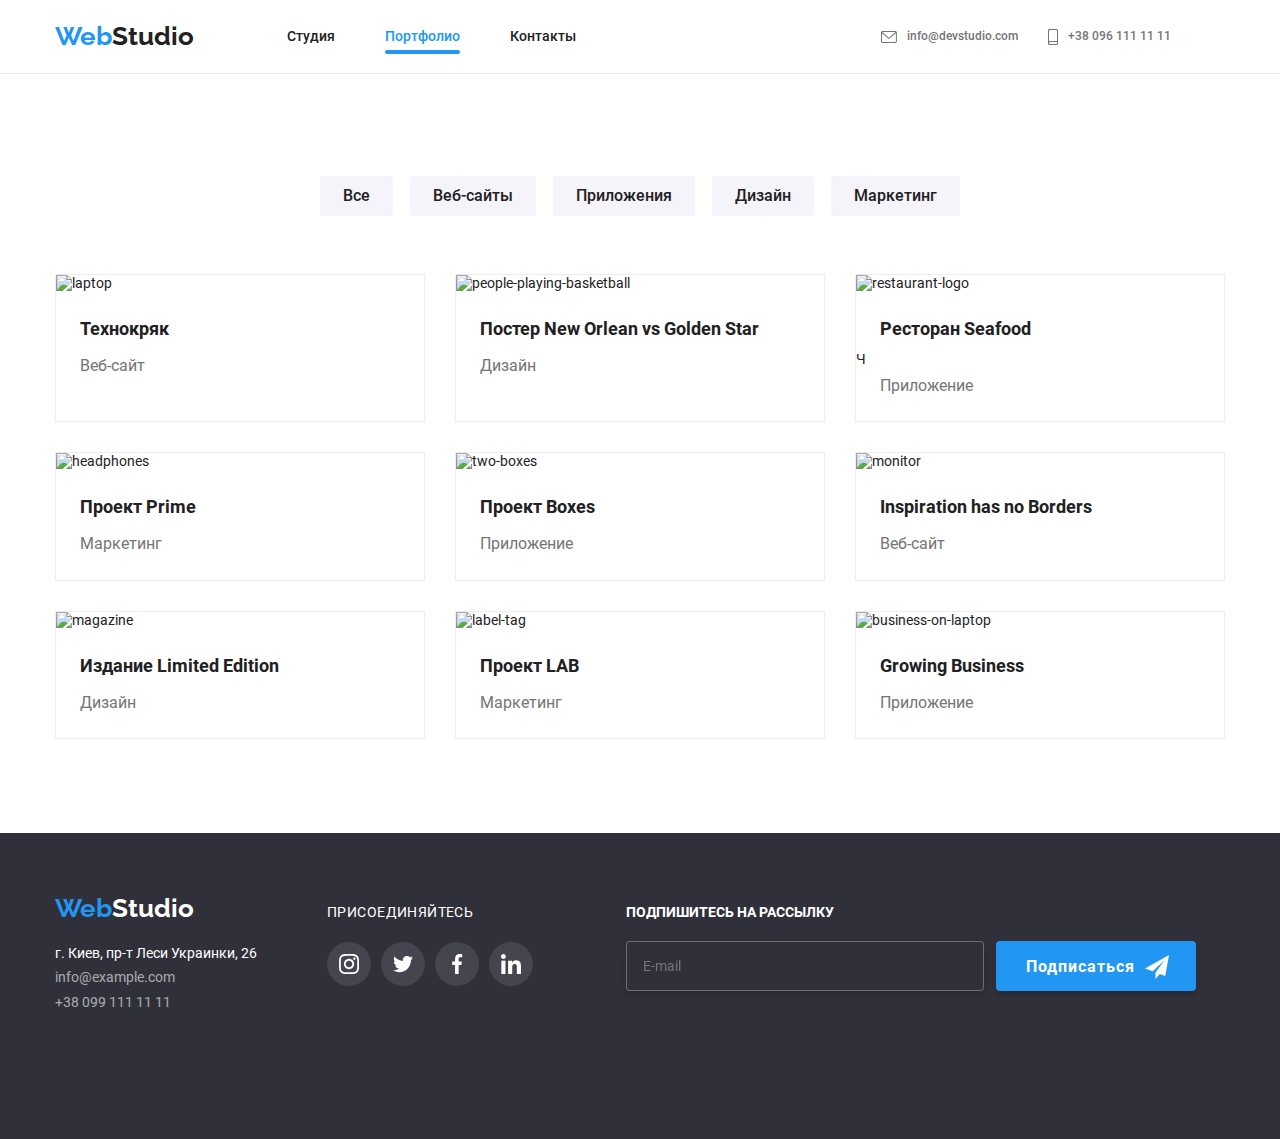
==== commit 8e6f0d43: "ДЗ №8" ====
--- a/portfolio.html
+++ b/portfolio.html
@@ -84,7 +84,7 @@
                   <div class="product">
                     <a href="/" class="product__link">
                         <div class="product__thumb relative">
-                          <img class="img" src="./img/Laptop.jpg" alt="laptop" width="370"/>
+                          <img class="img" src="./img/technocrack.jpg" srcset="./img/technocrack.jpg 1x, ./img/technocrack@2x.jpg 2x" alt="laptop"  width="450"/>
                           <p class="product__text absolute">Технокряк это современная площадка распространения коронавируса. Компании используют эту платформу для цифрового шпионажа и атак на защищённые сервера конкурентов</p>
                         </div>
                         <div>
@@ -98,7 +98,7 @@
                   <div class="product">
                     <a href="/" class="product__link">
                       <div class="product__thumb relative">
-                        <img class="img" src="./img/Basketball.jpg" alt="people-playing-basketball" width="370"/>
+                        <img class="img" src="./img/basketball.jpg" srcset="./img/basketball.jpg 1x, ./img/basketball@2x.jpg 2x" alt="people-playing-basketball" width="450"/>
                         <p class="product__text absolute">Технокряк это современная площадка распространения коронавируса. Компании используют эту платформу для цифрового шпионажа и атак на защищённые сервера конкурентов</p>
                       </div> 
                         <h2 class="product__title">Постер New Orlean vs Golden Star</h2>
@@ -110,11 +110,11 @@
                   <div class="product">
                     <a href="/" class="product__link">
                       <div class="product__thumb relative">
-                        <img class="img" src="./img/Seafood.jpg" alt="seafood-restaurant-logo" width="370"/>
-                        <p class="product__text absolute">Технокряк это современная площадка распространения коронавируса. Компании используют эту платформу для цифрового шпионажа и атак на защищённые сервера конкурентов</p>
-                      </div>
-                      <div>
-                        <h2 class="product__title">Ресторан Seafood</h2>
+                        <img class="img" src="./img/seafood.jpg" srcset="./img/seafood.jpg 1x, ./img/seafood@2x.jpg 2x" alt="restaurant-logo" width="450"/>
+                        <p class="product__text absolute">Технокряк это современная площадка распространения коронавируса. Компании используют эту платформу для цифрового шпионажа и атак на защищённые сервера конкурентов</p>
+                      </div>
+                      <div>
+                        <h2 class="product__title">Ресторан Seafood</h2>Ч
                         <p class="product__form">Приложение</p>
                       </div>  
                     </a>
@@ -124,7 +124,7 @@
                   <div class="product">
                     <a href="/" class="product__link">
                       <div class="product__thumb relative">
-                        <img class="img" src="./img/Headphones.jpg" alt="headphones" width="370"/>
+                        <img class="img" src="./img/headphones.jpg" srcset="./img/headphones.jpg 1x, ./img/headphones@2x.jpg 2x" alt="headphones" width="450"/>
                         <p class="product__text absolute">Технокряк это современная площадка распространения коронавируса. Компании используют эту платформу для цифрового шпионажа и атак на защищённые сервера конкурентов</p>
                       </div>
                       <div>
@@ -138,7 +138,7 @@
                   <div class="product">
                     <a href="/" class="product__link">
                       <div class="product__thumb relative">
-                        <img class="img" src="./img/Boxes.jpg" alt="two-boxes" width="370"/>
+                        <img class="img" src="./img/boxes.jpg" srcset="./img/boxes.jpg 1x, ./img/boxes@2x.jpg 2x" alt="two-boxes" width="450"/>
                         <p class="product__text absolute">Технокряк это современная площадка распространения коронавируса. Компании используют эту платформу для цифрового шпионажа и атак на защищённые сервера конкурентов</p>
                       </div>
                       <div>
@@ -152,7 +152,7 @@
                   <div class="product">
                     <a href="/" class="product__link">
                       <div class="product__thumb relative">
-                        <img class="img" src="./img/Monitor.jpg" alt="iMac" width="370"/>
+                        <img class="img" src="./img/monitor.jpg" srcset="./img/monitor.jpg 1x, ./img/monitor@2x.jpg 2x" alt="monitor" width="450"/>
                         <p class="product__text absolute">Технокряк это современная площадка распространения коронавируса. Компании используют эту платформу для цифрового шпионажа и атак на защищённые сервера конкурентов</p>
                       </div>
                       <div>  
@@ -166,7 +166,7 @@
                   <div class="product">
                     <a href="/" class="product__link">
                       <div class="product__thumb relative">
-                        <img class="img" src="./img/Magazine.jpg" alt="magazine" width="370"/>
+                        <img class="img" src="./img/magazine.jpg" srcset="./img/magazine.jpg 1x, ./img/magazine@2x.jpg 2x" alt="magazine" width="450"/>
                         <p class="product__text absolute">Технокряк это современная площадка распространения коронавируса. Компании используют эту платформу для цифрового шпионажа и атак на защищённые сервера конкурентов</p>
                       </div>  
                       <div>
@@ -180,7 +180,7 @@
                   <div class="product">
                     <a href="/" class="product__link">
                       <div class="product__thumb relative">
-                        <img class="img" src="./img/Tag.jpg" alt="label-tag" width="370"/>
+                        <img class="img" src="./img/label.jpg" srcset="./img/label.jpg 1x, ./img/label@2x.jpg 2x" alt="label-tag" width="450"/>
                         <p class="product__text absolute">Технокряк это современная площадка распространения коронавируса. Компании используют эту платформу для цифрового шпионажа и атак на защищённые сервера конкурентов</p>
                        </div> 
                        <div>
@@ -194,7 +194,7 @@
                   <div class="product">
                     <a href="/" class="product__link">
                       <div class="product__thumb relative">
-                        <img class="img" src="./img/Business.jpg" alt="business-on-laptop" width="370"/>
+                        <img class="img" src="./img/business.jpg" srcset="./img/business.jpg 1x, ./img/business@2x.jpg 2x" alt="business-on-laptop" width="450"/>
                         <p class="product__text absolute">Технокряк это современная площадка распространения коронавируса. Компании используют эту платформу для цифрового шпионажа и атак на защищённые сервера конкурентов</p>
                       </div>  
                       <div>
--- a/css/main.min.css
+++ b/css/main.min.css
@@ -1,2 +1,2 @@
-/*! normalize.css v8.0.1 | MIT License | github.com/necolas/normalize.css */html{line-height:1.15;-webkit-text-size-adjust:100%}body{margin:0}main{display:block}h1{font-size:2em;margin:0.67em 0}hr{-webkit-box-sizing:content-box;box-sizing:content-box;height:0;overflow:visible}pre{font-family:monospace, monospace;font-size:1em}a{background-color:transparent}abbr[title]{border-bottom:none;text-decoration:underline;-webkit-text-decoration:underline dotted;text-decoration:underline dotted}b,strong{font-weight:bolder}code,kbd,samp{font-family:monospace, monospace;font-size:1em}small{font-size:80%}sub,sup{font-size:75%;line-height:0;position:relative;vertical-align:baseline}sub{bottom:-0.25em}sup{top:-0.5em}img{border-style:none}button,input,optgroup,select,textarea{font-family:inherit;font-size:100%;line-height:1.15;margin:0}button,input{overflow:visible}button,select{text-transform:none}button,[type="button"],[type="reset"],[type="submit"]{-webkit-appearance:button}button::-moz-focus-inner,[type="button"]::-moz-focus-inner,[type="reset"]::-moz-focus-inner,[type="submit"]::-moz-focus-inner{border-style:none;padding:0}button:-moz-focusring,[type="button"]:-moz-focusring,[type="reset"]:-moz-focusring,[type="submit"]:-moz-focusring{outline:1px dotted ButtonText}fieldset{padding:0.35em 0.75em 0.625em}legend{-webkit-box-sizing:border-box;box-sizing:border-box;color:inherit;display:table;max-width:100%;padding:0;white-space:normal}progress{vertical-align:baseline}textarea{overflow:auto}[type="checkbox"],[type="radio"]{-webkit-box-sizing:border-box;box-sizing:border-box;padding:0}[type="number"]::-webkit-inner-spin-button,[type="number"]::-webkit-outer-spin-button{height:auto}[type="search"]{-webkit-appearance:textfield;outline-offset:-2px}[type="search"]::-webkit-search-decoration{-webkit-appearance:none}::-webkit-file-upload-button{-webkit-appearance:button;font:inherit}details{display:block}summary{display:list-item}template{display:none}[hidden]{display:none}html{-webkit-box-sizing:border-box;box-sizing:border-box}*,*::before,*::after{-webkit-box-sizing:border-box;box-sizing:border-box}body{background-color:#fff;font-family:Roboto,sans-serif;font-size:14px;font-style:normal;font-weight:400;color:#212121}img{display:block;max-width:100%;height:auto}.link{text-decoration:none;font-style:normal}.list{list-style-type:none}.button{color:#fff;background-color:#2196F3;text-decoration:none}.relative{position:relative}.absolute{position:absolute}@media screen and (min-width: 768px){.flexbox{display:-webkit-box;display:-ms-flexbox;display:flex}}.container{margin-left:auto;margin-right:auto;width:100%;padding:0 15px}@media screen and (min-width: 480px){.container{width:480px}}@media screen and (min-width: 768px){.container{width:768px}}@media screen and (min-width: 1200px){.container{width:1200px}}@font-face{font-family:'Roboto';font-style:normal;font-weight:400;src:url("../fonts/roboto-v20-latin_cyrillic-regular.eot");src:local("Roboto"),local("Roboto-Regular"),url("../fonts/roboto-v20-latin_cyrillic-regular.eot?#iefix") format("embedded-opentype"),url("../fonts/roboto-v20-latin_cyrillic-regular.woff2") format("woff2"),url("../fonts/roboto-v20-latin_cyrillic-regular.woff") format("woff"),url("../fonts/roboto-v20-latin_cyrillic-regular.ttf") format("truetype"),url("../fonts/roboto-v20-latin_cyrillic-regular.svg#Roboto") format("svg")}@font-face{font-family:'Roboto';font-style:normal;font-weight:500;src:url("../fonts/roboto-v20-latin_cyrillic-500.eot");src:local("Roboto Medium"),local("Roboto-Medium"),url("../fonts/roboto-v20-latin_cyrillic-500.eot?#iefix") format("embedded-opentype"),url("../fonts/roboto-v20-latin_cyrillic-500.woff2") format("woff2"),url("../fonts/roboto-v20-latin_cyrillic-500.woff") format("woff"),url("../fonts/roboto-v20-latin_cyrillic-500.ttf") format("truetype"),url("../fonts/roboto-v20-latin_cyrillic-500.svg#Roboto") format("svg")}@font-face{font-family:'Roboto';font-style:normal;font-weight:700;src:url("../fonts/roboto-v20-latin_cyrillic-700.eot");src:local("Roboto Bold"),local("Roboto-Bold"),url("../fonts/roboto-v20-latin_cyrillic-700.eot?#iefix") format("embedded-opentype"),url("../fonts/roboto-v20-latin_cyrillic-700.woff2") format("woff2"),url("../fonts/roboto-v20-latin_cyrillic-700.woff") format("woff"),url("../fonts/roboto-v20-latin_cyrillic-700.ttf") format("truetype"),url("../fonts/roboto-v20-latin_cyrillic-700.svg#Roboto") format("svg")}@font-face{font-family:'Roboto';font-style:normal;font-weight:900;src:url("../fonts/roboto-v20-latin_cyrillic-900.eot");src:local("Roboto Black"),local("Roboto-Black"),url("../fonts/roboto-v20-latin_cyrillic-900.eot?#iefix") format("embedded-opentype"),url("../fonts/roboto-v20-latin_cyrillic-900.woff2") format("woff2"),url("../fonts/roboto-v20-latin_cyrillic-900.woff") format("woff"),url("../fonts/roboto-v20-latin_cyrillic-900.ttf") format("truetype"),url("../fonts/roboto-v20-latin_cyrillic-900.svg#Roboto") format("svg")}@font-face{font-family:'Raleway';font-style:normal;font-weight:400;src:url("../fonts/raleway-v17-latin_cyrillic-regular.eot");src:local(""),url("../fonts/raleway-v17-latin_cyrillic-regular.eot?#iefix") format("embedded-opentype"),url("../fonts/raleway-v17-latin_cyrillic-regular.woff2") format("woff2"),url("../fonts/raleway-v17-latin_cyrillic-regular.woff") format("woff"),url("../fonts/raleway-v17-latin_cyrillic-regular.ttf") format("truetype"),url("../fonts/raleway-v17-latin_cyrillic-regular.svg#Raleway") format("svg")}@font-face{font-family:'Raleway';font-style:normal;font-weight:700;src:url("../fonts/raleway-v17-latin_cyrillic-700.eot");src:local(""),url("../fonts/raleway-v17-latin_cyrillic-700.eot?#iefix") format("embedded-opentype"),url("../fonts/raleway-v17-latin_cyrillic-700.woff2") format("woff2"),url("../fonts/raleway-v17-latin_cyrillic-700.woff") format("woff"),url("../fonts/raleway-v17-latin_cyrillic-700.ttf") format("truetype"),url("../fonts/raleway-v17-latin_cyrillic-700.svg#Raleway") format("svg")}.page__header{display:-webkit-box;display:-ms-flexbox;display:flex;-webkit-box-align:center;-ms-flex-align:center;align-items:center;padding:16px 0 16px 0;border-bottom:1px solid #ECECEC}@media screen and (max-width: 767px){.page__header{position:relative}}@media screen and (min-width: 768px){.page__header{padding:21px 0 21px 0}}.menu__burger{width:18.67px;height:18.67px}.menu__button{display:-webkit-inline-box;display:-ms-inline-flexbox;display:inline-flex;margin:0;padding:0;border:none;background-color:transparent;margin-left:auto;-webkit-box-align:center;-ms-flex-align:center;align-items:center}@media screen and (min-width: 768px){.menu__button{display:none}}.menu__button .icon__close{display:none}.menu__button.is-open .icon__close{display:block}.menu__button.is-open .icon__menu{display:none}.menu__container.is-open{display:block}@media screen and (max-width: 767px){.menu__container{display:none;position:absolute;top:100%;left:0;width:100%;height:453px;padding:60px;background-color:#fff;text-align:center;font-size:20px;border:1px solid #ECECEC;z-index:999}}@media screen and (min-width: 768px){.menu__container{display:-webkit-box;display:-ms-flexbox;display:flex}}.webstudio{display:inline-block;text-decoration:none;padding:0;-webkit-box-align:center;-ms-flex-align:center;align-items:center}@media screen and (min-width: 480px) and (max-width: 767px){.webstudio{font-size:24px}}@media screen and (min-width: 768px) and (max-width: 1199px){.webstudio{font-size:24px;display:-webkit-box;display:-ms-flexbox;display:flex;margin-right:88px;-webkit-box-align:center;-ms-flex-align:center;align-items:center}}@media screen and (min-width: 1200px){.webstudio{font-size:26px;display:-webkit-box;display:-ms-flexbox;display:flex;margin-right:93px}}.webstudio__text{display:inline-block;font-family:Raleway,sans-serif;font-weight:700;line-height:1.2;margin:0}.webstudio__web-color{color:#2196F3}.webstudio__studio-color{color:#212121}.navigation{display:-webkit-box;display:-ms-flexbox;display:flex}@media screen and (min-widht: 768px){.navigation{-webkit-box-align:center;-ms-flex-align:center;align-items:center}}.menu{-webkit-box-align:center;-ms-flex-align:center;align-items:center;padding:0;margin:0}@media screen and (min-width: 768px){.menu{display:-webkit-box;display:-ms-flexbox;display:flex;margin-right:84px}}@media screen and (min-width: 1200px){.menu{margin-right:305px}}.menu__item{display:block;-webkit-box-align:center;-ms-flex-align:center;align-items:center;font-weight:500;line-height:1.4;list-style-type:none}@media screen and (max-width: 767px){.menu__item{font-size:18px;font-weight:500;margin-bottom:40px}}@media screen and (min-width: 768px){.menu__item{font-size:14px}.menu__item:not(:last-child){margin-right:50px}}@media screen and (min-width: 1200px){.menu__item{font-size:14px}}.menu__link{text-decoration:none;color:#212121;-webkit-transition:color 250ms cubic-bezier(0.4, 0, 0.2, 1);transition:color 250ms cubic-bezier(0.4, 0, 0.2, 1)}.menu__link.current{color:#2196F3}.menu__link:hover,.menu__link:focus{color:#2196F3}.link.current{position:relative}.link.current::after{position:absolute;content:"";width:100%;height:4px;border-radius:2px;left:0;right:0;bottom:-10px;background-color:#2196F3}.contacts{font-family:Roboto,sans-serif;font-weight:500;font-style:normal;line-height:1.4;list-style-type:none;padding:0}@media screen and (max-width: 767px){.contacts{font-size:18px;font-weight:500}}@media screen and (min-width: 768px){.contacts{font-size:12px;margin:0;-webkit-box-align:center;-ms-flex-align:center;align-items:center}}@media screen and (min-width: 1200px){.contacts{display:-webkit-box;display:-ms-flexbox;display:flex;-webkit-box-orient:horizontal;-webkit-box-direction:normal;-ms-flex-direction:row;flex-direction:row}}@media screen and (max-width: 767px){.contacts__item{margin-bottom:16px}}@media screen and (min-width: 768px) and (max-width: 1199px){.contacts__item:not(:last-child){margin-bottom:16px}}@media screen and (min-width: 1200px){.contacts__item:not(:last-child){margin-right:30px}}.contacts__link{color:#757575;-webkit-transition:color 250ms cubic-bezier(0.4, 0, 0.2, 1);transition:color 250ms cubic-bezier(0.4, 0, 0.2, 1)}@media screen and (min-width: 1200px){.contacts__link{display:-webkit-box;display:-ms-flexbox;display:flex;-webkit-box-orient:horizontal;-webkit-box-direction:normal;-ms-flex-direction:row;flex-direction:row;-webkit-box-align:center;-ms-flex-align:center;align-items:center;-webkit-box-pack:center;-ms-flex-pack:center;justify-content:center}}.contacts__link:hover,.contacts__link:focus{color:#2196F3}.icon--envelope{width:16px;height:12px;margin-right:10px;fill:currentColor}.icon--smartphone{width:10px;height:16px;margin-right:10px;fill:currentColor}.hero__overlay{max-width:1600px;height:600px;margin-left:auto;margin-right:auto;padding:118px 0;background-color:#2F303A;background-image:-webkit-gradient(linear, left top, right top, from(rgba(47,48,58,0.4)), to(rgba(47,48,58,0.4))),url("/img/hero-background.jpg");background-image:linear-gradient(to right, rgba(47,48,58,0.4), rgba(47,48,58,0.4)),url("/img/hero-background.jpg");background-repeat:no-repeat;background-position:cover;text-align:center}@media screen and (min-width: 1200px){.hero__overlay{padding:200px 0}}.hero__title{font-weight:900;font-size:26px;line-height:1.4;color:#fff;text-transform:uppercase;letter-spacing:0.06em}@media screen and (min-width: 1200px){.hero__title{font-size:44px;margin:0 0 30px 0}}.hero__button{-webkit-box-align:center;-ms-flex-align:center;align-items:center;text-align:center}.hero--button{display:inline-block;letter-spacing:0.06em;font-weight:700;font-size:16px;line-height:1.9;border-radius:4px;padding:10px 32px;min-width:200px;height:50px;border:1px solid transparent;cursor:pointer}.feauters{padding-top:60px;padding-bottom:60px}.features__list{margin:0;padding:0}@media screen and (min-width: 768px) and (max-width: 1199px){.features__list{display:-webkit-box;display:-ms-flexbox;display:flex;-ms-flex-wrap:wrap;flex-wrap:wrap}}@media screen and (min-width: 1200px){.features__list{display:-webkit-box;display:-ms-flexbox;display:flex;-webkit-box-orient:horizontal;-webkit-box-direction:normal;-ms-flex-direction:row;flex-direction:row}}@media screen and (min-width: 768px) and (max-width: 1199px){.feature__item{width:calc((100% - 30px) / 2);margin-right:30px;margin-bottom:30px}.feature__item:nth-child(2n){margin-right:0}.feature__item:nth-last-child(-n+2){margin-bottom:0}}@media screen and (min-width: 1200px){.feature__item:not(:last-child){margin-right:30px}}.feature__item::before{content:"";display:block;height:120px;width:100%;margin:0}.feature__item--antenna::before{background-image:url("../img/feature-icons/antenna.svg");background-repeat:no-repeat;background-position:center;background-size:70px 70px;background-color:#F5F4FA}.feature__item--clock::before{background-image:url("../img/feature-icons/clock.svg");background-repeat:no-repeat;background-position:center;background-size:70px 70px;background-color:#F5F4FA}.feature__item--diagram::before{background-image:url("../img/feature-icons/diagram.svg");background-repeat:no-repeat;background-position:center;background-size:70px 70px;background-color:#F5F4FA}.feature__item--astronaut::before{background-image:url("../img/feature-icons/astronaut.svg");background-repeat:no-repeat;background-position:center;background-size:70px 70px;background-color:#F5F4FA}.feature__name{text-align:center;font-weight:700;line-height:1.2;letter-spacing:0.03em;text-transform:uppercase;margin:30px 0 10px 0}@media screen and (min-width: 480px){.feature__name{font-size:14px}}@media screen and (min-width: 768px){.feature__name{text-align:start}}.feature__text{text-align:center;line-height:1.7;color:#757575;margin:0 0 30px 0}@media screen and (min-width: 768px){.feature__text{text-align:start}}.doings{padding-bottom:94px}@media screen and (max-width: 1199px){.doings{display:none}}.doings__title{font-weight:700;font-size:36px;line-height:1.2;margin:0;margin-bottom:50px;text-align:center}.doings__list{display:-webkit-box;display:-ms-flexbox;display:flex;padding:0;font-size:0}.doings__item{width:calc((100% - 30px * 2) / 3)}.doings__item:not(:last-child){margin-right:30px}.doings__text{width:100%;height:70px;font-size:14px;line-height:1.2;font-weight:700;text-transform:uppercase;text-align:center;letter-spacing:0.03em;color:#fff;background-color:rgba(47,48,58,0.8);margin:0;padding:27px 82px;top:224px}.team{background-color:#F5F4FA;padding:60px 0}.team__title{font-weight:700;line-height:1.2;text-align:center;margin:0 0 30px 0}@media screen and (min-width: 480px) and (max-width: 767px){.team__title{font-size:28px}}@media screen and (min-width: 1200px){.team__title{font-size:36px}}.team__list{padding:0;margin:0;font-size:0}@media screen and (min-width: 768px) and (max-width: 1199px){.team__list{display:-webkit-box;display:-ms-flexbox;display:flex;-ms-flex-wrap:wrap;flex-wrap:wrap}}@media screen and (min-width: 1200px){.team__list{display:-webkit-box;display:-ms-flexbox;display:flex;-webkit-box-orient:horizontal;-webkit-box-direction:normal;-ms-flex-direction:row;flex-direction:row}}.team__item{margin:0 0 30px 0;background-color:#fff;-webkit-box-shadow:0px 1px 3px rgba(0,0,0,0.12),0px 1px 1px rgba(0,0,0,0.14),0px 2px 1px rgba(0,0,0,0.2);box-shadow:0px 1px 3px rgba(0,0,0,0.12),0px 1px 1px rgba(0,0,0,0.14),0px 2px 1px rgba(0,0,0,0.2);border-radius:0px 0px 4px 4px;padding:0 0 30px 0}@media screen and (min-width: 768px) and (max-width: 1199px){.team__item{width:calc((100% - 30px) / 2);margin-right:30px;margin-bottom:30px}.team__item:nth-child(2n){margin-right:0}.team__item:nth-last-child(-n+2){margin-bottom:0}}@media screen and (min-width: 1200px){.team__item:not(:last-child){margin-right:30px}}.team__img{text-align:center}.team__member{text-align:center;font-weight:500;font-size:16px;line-height:1.2;margin:30px 0 10px 0}.team__text{text-align:center;font-size:16px;line-height:1.2;color:#757575;margin:0 0 16px 0}.icon-list{display:-webkit-box;display:-ms-flexbox;display:flex;margin:0;padding:0;-webkit-box-pack:center;-ms-flex-pack:center;justify-content:center}.icon__link{display:-webkit-box;display:-ms-flexbox;display:flex;-webkit-box-pack:center;-ms-flex-pack:center;justify-content:center;-webkit-box-align:center;-ms-flex-align:center;align-items:center;width:44px;height:44px;background-color:#fff;color:#AFB1B8;border-radius:50%;-webkit-transition:background-color,color,fill,250ms cubic-bezier(0.4, 0, 0.2, 1);transition:background-color,color,fill,250ms cubic-bezier(0.4, 0, 0.2, 1)}.icon__link:hover,.icon__link:focus{background-color:#2196F3;color:#fff}.social__icon{width:20px;height:20px;fill:currentColor}.clients{background-color:#fff;padding-top:60px;padding-bottom:60px}.clients__title{display:block;font-weight:700;font-size:36px;line-height:1.5;text-align:center;margin:0 0 30px 0}@media screen and (min-width: 480px) and (max-width: 767px){.clients__title{font-size:28px}}@media screen and (min-width: 1200px){.clients__title{font-size:36px}}.clients__list{padding:0;-webkit-box-pack:center;-ms-flex-pack:center;justify-content:center}@media screen and (min-width: 480px){.clients__list{display:-webkit-box;display:-ms-flexbox;display:flex;-ms-flex-wrap:wrap;flex-wrap:wrap}}@media screen and (min-width: 480px) and (max-width: 767px){.clients__item{width:calc((100% - 30px) / 2);margin-right:30px;margin-bottom:30px}.clients__item:nth-child(2n){margin-right:0}.clients__item:nth-last-child(-n+2){margin-bottom:0}}@media screen and (min-width: 768px) and (max-width: 1199px){.clients__item{width:calc((100% - 2 * 30px) / 3);margin-right:30px;margin-bottom:30px}.clients__item:nth-child(3n){margin-right:0}.clients__item:nth-last-child(-n+3){margin-bottom:0}}@media screen and (min-width: 1200px){.clients__item{margin-right:30px}.clients__item:last-child{margin-right:0}}.clients__link{display:-webkit-box;display:-ms-flexbox;display:flex;-webkit-box-pack:center;-ms-flex-pack:center;justify-content:center;-webkit-box-align:center;-ms-flex-align:center;align-items:center;background-position:center;width:100%;height:90px;border:1px solid #AFB1B8;border-radius:4px;color:#AFB1B8;-webkit-transition:color,border-color,250ms cubic-bezier(0.4, 0, 0.2, 1);transition:color,border-color,250ms cubic-bezier(0.4, 0, 0.2, 1)}.clients__link:hover,.clients__link:focus{color:#2196F3;border-color:#2196F3}@media screen and (min-width: 1200px){.clients__link{width:170px;height:90px}}.clients__icon--one{width:44.27px;height:49.23px;fill:currentColor}.clients__icon--two{width:40px;height:52px;fill:currentColor}.clients__icon--three{width:41px;height:42.6px;fill:currentColor}.clients__icon--four{width:79.66px;height:42.02px;fill:currentColor}.clients__icon--five{width:59px;height:47px;fill:currentColor}.clients__icon--six{width:88.48px;height:45.44px;fill:currentColor}.page__footer{padding:60px 0;background-color:#2F303A}@media screen and (min-width: 768px){.page__footer{display:-webkit-box;display:-ms-flexbox;display:flex}}.footer--container{-webkit-box-align:baseline;-ms-flex-align:baseline;align-items:baseline}@media screen and (min-width: 768px) and (max-width: 1199px){.footer--container{display:-webkit-box;display:-ms-flexbox;display:flex;-ms-flex-wrap:wrap;flex-wrap:wrap}}@media screen and (min-width: 1200px){.footer--container{display:-webkit-box;display:-ms-flexbox;display:flex}}.webstudio.webstudio--footer{margin:0 0 20px 0}.studio--footer{color:#fff}.address{margin-bottom:60px;-webkit-box-pack:center;-ms-flex-pack:center;justify-content:center}@media screen and (min-width: 480px) and (max-width: 767px){.address{display:-webkit-box;display:-ms-flexbox;display:flex;-webkit-box-orient:vertical;-webkit-box-direction:normal;-ms-flex-direction:column;flex-direction:column;text-align:center}}@media screen and (min-width: 768px) and (max-width: 1199px){.address{display:-webkit-box;display:-ms-flexbox;display:flex;-webkit-box-orient:vertical;-webkit-box-direction:normal;-ms-flex-direction:column;flex-direction:column;-webkit-box-pack:center;-ms-flex-pack:center;justify-content:center;margin:0 0 0 76px}}@media screen and (min-width: 1200px){.address{display:-webkit-box;display:-ms-flexbox;display:flex;-webkit-box-orient:vertical;-webkit-box-direction:normal;-ms-flex-direction:column;flex-direction:column}}@media screen and (min-width: 768px) and (max-widht: 1199px){.address__points{display:-webkit-box;display:-ms-flexbox;display:flex;-webkit-box-orient:vertical;-webkit-box-direction:normal;-ms-flex-direction:column;flex-direction:column}}@media screen and (min-width: 1200px){.address__points{display:-webkit-box;display:-ms-flexbox;display:flex;-webkit-box-orient:vertical;-webkit-box-direction:normal;-ms-flex-direction:column;flex-direction:column}}.address__map{color:#fff;font-style:normal;margin:0 0 8px 0}.address__link{display:block;color:rgba(255,255,255,0.6);-webkit-transition:color 250ms cubic-bezier(0.4, 0, 0.2, 1);transition:color 250ms cubic-bezier(0.4, 0, 0.2, 1)}.address__link:hover,.address__link:focus{color:#2196F3}@media screen and (min-width: 480px) and (max-width: 767px){.address__link{margin-bottom:8px}}@media screen and (min-width: 768px) and (max-width: 1199px){.address__link{display:-webkit-box;display:-ms-flexbox;display:flex;margin-bottom:8px;-webkit-box-align:center;-ms-flex-align:center;align-items:center}}@media screen and (min-width: 1200px){.address__link{margin-bottom:9px}}@media screen and (min-width: 480px) and (max-width: 767px){.join{margin-bottom:60px}}@media screen and (min-width: 768px) and (max-width: 1200px){.join{display:-webkit-box;display:-ms-flexbox;display:flex;-webkit-box-orient:vertical;-webkit-box-direction:normal;-ms-flex-direction:column;flex-direction:column;margin-right:89px;margin-left:auto}}@media screen and (min-width: 1200px){.join{margin-left:70px}}.join__title{color:#fff;text-align:center;padding:0;font-size:14px;line-height:1.3;letter-spacing:0.03em;text-transform:uppercase;margin:0 0 20px 0}@media screen and (min-width: 1200px){.join__title{text-align:start}}.join__list{display:-webkit-box;display:-ms-flexbox;display:flex;-webkit-box-pack:center;-ms-flex-pack:center;justify-content:center;-webkit-box-orient:horizontal;-webkit-box-direction:normal;-ms-flex-direction:row;flex-direction:row;margin:0;padding:0}.join__item:not(:last-child){margin-right:10px}.join__link{display:-webkit-box;display:-ms-flexbox;display:flex;-webkit-box-pack:center;-ms-flex-pack:center;justify-content:center;-webkit-box-align:center;-ms-flex-align:center;align-items:center;width:44px;height:44px;border-radius:50%;background-color:rgba(255,255,255,0.1);color:#fff;-webkit-transition:background-color 250ms cubic-bezier(0.4, 0, 0.2, 1);transition:background-color 250ms cubic-bezier(0.4, 0, 0.2, 1)}.join__link:hover,.join__link:focus{background-color:#2196F3}.join__icon{width:20px;height:20px;fill:currentColor}.signup{width:100%;text-align:center}@media screen and (min-width: 1200px){.signup{text-align:start;margin-left:93px;width:570px}}.signup__title{color:#fff;font-weight:700;line-height:1.17;text-transform:uppercase}.signup__form{margin:20px 0 0 0}@media screen and (min-width: 768px) and (max-width: 1199px){.signup__form{display:-webkit-box;display:-ms-flexbox;display:flex;-webkit-box-orient:vertical;-webkit-box-direction:normal;-ms-flex-direction:column;flex-direction:column;-webkit-box-align:center;-ms-flex-align:center;align-items:center}}@media screen and (min-width: 1200px){.signup__form{display:-webkit-box;display:-ms-flexbox;display:flex;-webkit-box-orient:horizontal;-webkit-box-direction:normal;-ms-flex-direction:row;flex-direction:row}}.signup__email{display:inline-block;width:100%;height:50px;border:1px solid rgba(255,255,255,0.3);-webkit-filter:drop-shadow(0px 4px 4px rgba(0,0,0,0.15));filter:drop-shadow(0px 4px 4px rgba(0,0,0,0.15));border-radius:4px;background-color:#2F303A;padding:15px 295px 15px 16px;margin-bottom:20px}@media screen and (min-width: 768px) and (max-width: 1199px){.signup__email{width:450px}}@media screen and (min-width: 1200px){.signup__email{width:358px;margin-right:12px}}.signup--button{display:inline-block;width:200px;height:50px;font-weight:700;font-size:16px;line-height:1.9;letter-spacing:0.06em;text-align:center;vertical-align:middle;border-radius:4px;-webkit-box-shadow:0px 4px 4px rgba(0,0,0,0.15);box-shadow:0px 4px 4px rgba(0,0,0,0.15);border:1px solid transparent;padding:10px 62px 10px 29px}.signup__icon{top:13px;right:26px;bottom:13px;width:24px;height:24px;background-size:contain;fill:#fff}.is-hidden{opacity:0;visibility:hidden;pointer-events:none;-webkit-transition:0.5s linear 0.5s;transition:0.5s linear 0.5s}.backdrop{position:fixed;top:0;left:0;width:100%;height:100%;background-color:rgba(0,0,0,0.2);overflow:auto;overflow-y:scroll}.modal{width:100%;max-width:450px;max-height:609px;border-radius:4px;background-color:#fff;top:50%;left:50%;-webkit-transform:translate(-50%, -50%) scale(1);transform:translate(-50%, -50%) scale(1);-webkit-transition:all 0.5s;transition:all 0.5s;padding:40px}.is-hidden .modal{-webkit-transform:translate(-50%, -50%) scale(0);transform:translate(-50%, -50%) scale(0)}@media screen and (min-width: 1200px){.modal{max-width:528px}}.modal__button{position:absolute;top:8px;right:8px;margin-left:auto;padding:0;width:30px;height:30px;border-radius:50%;-webkit-box-pack:center;-ms-flex-pack:center;justify-content:center;-webkit-box-align:center;-ms-flex-align:center;align-items:center;border:1px solid transparent;cursor:pointer}.modal__close{width:11px;height:11px;-webkit-transition:fill 250ms cubic-bezier(0.4, 0, 0.2, 1);transition:fill 250ms cubic-bezier(0.4, 0, 0.2, 1)}.modal__button:hover .modal__close,.modal__button:focus .modal__close{fill:#2196F3}.form__label{display:inline-block;margin-right:auto;line-height:1.2;letter-spacing:0.01em;color:#757575;margin-bottom:4px}.form__input{display:block;width:100%;height:40px;margin-bottom:10px;padding-left:30px;border:1px solid rgba(33,33,33,0.2);-webkit-transition:outline-color 250ms cubic-bezier(0.4, 0, 0.2, 1);transition:outline-color 250ms cubic-bezier(0.4, 0, 0.2, 1)}.form__input:focus{outline-color:#2196F3;border-radius:4px}.form__input:focus+.form__icon{fill:#2196F3}textarea{display:block;resize:none;border:1px solid rgba(33,33,33,0.2);width:100%;height:120px;padding:12px;-webkit-transition:outline-color 250ms cubic-bezier(0.4, 0, 0.2, 1);transition:outline-color 250ms cubic-bezier(0.4, 0, 0.2, 1)}textarea:focus{outline-color:#2196F3}.checkbox{-moz-appearance:none;-webkit-appearance:none;appearance:none}.checkbox:checked ~ .checkbox--custom::before{background-image:url("../img/checkbox-mark.svg");background-color:#2196F3;border-color:#2196F3;border-radius:2px;background-size:contain;background-origin:border-box}.policy__checkbox{font-size:12px;color:#757575;line-height:1.7}.policy__checkbox::before{display:inline-block;content:"";width:16px;height:15px;vertical-align:middle;border:2px solid #212121;margin-right:5px;-webkit-transition:250ms cubic-bezier(0.4, 0, 0.2, 1);transition:250ms cubic-bezier(0.4, 0, 0.2, 1)}@media screen and (min-width: 1200px){.policy__checkbox{font-size:14px}}.checkbox__link{color:#2196F3;font-size:12px;line-height:1.7}@media screen and (min-width: 1200px){.checkbox__link{font-size:14px}}.modal__text{display:inline-block;padding:0;margin:0 0 12px 0;width:100%;font-size:20px;font-weight:700;line-height:1.7;text-align:center;vertical-align:middle;letter-spacing:0.03em}@media screen and (min-width: 1200px){.modal__text{line-height:1.2}}.form__icon{width:12px;height:12px;top:14px;bottom:14px;left:15px;-webkit-transition:fill 250ms cubic-bezier(0.4, 0, 0.2, 1);transition:fill 250ms cubic-bezier(0.4, 0, 0.2, 1)}.policy{margin:20px 0 0 0;text-align:center}.form__button{display:-webkit-box;display:-ms-flexbox;display:flex;-webkit-box-pack:center;-ms-flex-pack:center;justify-content:center;margin:31px 0 0 0}.button.sent--modal{max-width:200px;height:50px;font-weight:700;font-size:16px;line-height:1.8;letter-spacing:0.06em;vertical-align:middle;padding:10px 55px;background-color:#2196F3;color:#fff;-webkit-box-shadow:0px 4px 4px rgba(0,0,0,0.15);box-shadow:0px 4px 4px rgba(0,0,0,0.15);border-radius:4px;border:1px solid transparent}.buttons--container{-webkit-box-pack:center;-ms-flex-pack:center;justify-content:center}.buttons__list{margin:0;padding:0}@media screen and (min-width: 480px) and (max-width: 767px){.buttons__list{display:-webkit-box;display:-ms-flexbox;display:flex;-ms-flex-wrap:wrap;flex-wrap:wrap;padding:60px 0 0 0;margin:0 0 40px 0}}@media screen and (min-width: 768px) and (max-width: 1199px){.buttons__list{display:-webkit-box;display:-ms-flexbox;display:flex;padding:60px 0 0 0;margin:0 0 30px 0}}@media screen and (min-width: 1200px){.buttons__list{display:-webkit-box;display:-ms-flexbox;display:flex;padding:94px 0 0 0;margin:0 0 50px 0}}.buttons__item{-webkit-box-orient:horizontal;-webkit-box-direction:normal;-ms-flex-direction:row;flex-direction:row;margin:8px}.buttons__item:not(:last-child){margin-right:9px}.button--portfolio{color:#212121;background-color:#F5F4FA;font-weight:500;font-size:16px;line-height:1.6;display:inline-block;border-radius:4px;padding:6px 22px;min-width:70px;border:1px solid transparent;-webkit-transition:color,background-color,250ms cubic-bezier(0.4, 0, 0.2, 1);transition:color,background-color,250ms cubic-bezier(0.4, 0, 0.2, 1)}.button--portfolio:hover,.button--portfolio:focus{color:#fff;background-color:#2196F3}.grid{margin:0}@media screen and (min-width: 480px) and (max-width: 767px){.grid{padding:0 0 60px 0}}@media screen and (min-width: 768px) and (max-width: 1199px){.grid{display:-webkit-box;display:-ms-flexbox;display:flex;-ms-flex-wrap:wrap;flex-wrap:wrap;padding:0 0 60px 0}}@media screen and (min-width: 1200px){.grid{display:-webkit-box;display:-ms-flexbox;display:flex;-ms-flex-wrap:wrap;flex-wrap:wrap;padding:0 0 94px 0}}.grid__item{background-color:#fff;border:1px solid #eee;overflow:hidden}@media screen and (min-width: 768px) and (max-width: 1199px){.grid__item{width:calc((100% - 30px) / 2);margin-right:30px;margin-bottom:30px}.grid__item:nth-child(2n){margin-right:0}.grid__item:nth-last-child(-n+2){margin-bottom:0}}@media screen and (min-width: 1200px){.grid__item{width:calc((100% - 30px * 2) / 3);margin:0 30px 30px 0}.grid__item:nth-child(3n){margin-right:0}.grid__item:nth-last-child(-n+3){margin-bottom:0}}.grid__item:hover,.grid__item:focus{-webkit-box-shadow:0px 1px 1px rgba(0,0,0,0.12),0px 4px 4px rgba(0,0,0,0.06),1px 4px 6px rgba(0,0,0,0.16);box-shadow:0px 1px 1px rgba(0,0,0,0.12),0px 4px 4px rgba(0,0,0,0.06),1px 4px 6px rgba(0,0,0,0.16)}.product__link{display:block;color:#212121;text-decoration:none;margin:0}.product__text{width:100%;height:100%;top:0;left:0;margin:0;padding:63px 24px;font-size:18px;line-height:1.5;letter-spacing:0.03em;color:#fff;background-color:rgba(33,150,243,0.9);-webkit-transform:translatey(100%);transform:translatey(100%);-webkit-transition:-webkit-transform 250ms cubic-bezier(0.4, 0, 0.2, 1);transition:-webkit-transform 250ms cubic-bezier(0.4, 0, 0.2, 1);transition:transform 250ms cubic-bezier(0.4, 0, 0.2, 1);transition:transform 250ms cubic-bezier(0.4, 0, 0.2, 1), -webkit-transform 250ms cubic-bezier(0.4, 0, 0.2, 1)}.grid__item:hover .product__text,.grid__item:focus .product__text{-webkit-transform:translatey(0);transform:translatey(0)}.product__title{margin:20px 24px 4px;font-weight:700;font-size:18px;line-height:2;color:#212121}.product__thumb{overflow:hidden}.product__form{margin:4px 24px 20px;font-size:16px;line-height:1.9;color:#757575}
+/*! normalize.css v8.0.1 | MIT License | github.com/necolas/normalize.css */html{line-height:1.15;-webkit-text-size-adjust:100%}body{margin:0}main{display:block}h1{font-size:2em;margin:0.67em 0}hr{-webkit-box-sizing:content-box;box-sizing:content-box;height:0;overflow:visible}pre{font-family:monospace, monospace;font-size:1em}a{background-color:transparent}abbr[title]{border-bottom:none;text-decoration:underline;-webkit-text-decoration:underline dotted;text-decoration:underline dotted}b,strong{font-weight:bolder}code,kbd,samp{font-family:monospace, monospace;font-size:1em}small{font-size:80%}sub,sup{font-size:75%;line-height:0;position:relative;vertical-align:baseline}sub{bottom:-0.25em}sup{top:-0.5em}img{border-style:none}button,input,optgroup,select,textarea{font-family:inherit;font-size:100%;line-height:1.15;margin:0}button,input{overflow:visible}button,select{text-transform:none}button,[type="button"],[type="reset"],[type="submit"]{-webkit-appearance:button}button::-moz-focus-inner,[type="button"]::-moz-focus-inner,[type="reset"]::-moz-focus-inner,[type="submit"]::-moz-focus-inner{border-style:none;padding:0}button:-moz-focusring,[type="button"]:-moz-focusring,[type="reset"]:-moz-focusring,[type="submit"]:-moz-focusring{outline:1px dotted ButtonText}fieldset{padding:0.35em 0.75em 0.625em}legend{-webkit-box-sizing:border-box;box-sizing:border-box;color:inherit;display:table;max-width:100%;padding:0;white-space:normal}progress{vertical-align:baseline}textarea{overflow:auto}[type="checkbox"],[type="radio"]{-webkit-box-sizing:border-box;box-sizing:border-box;padding:0}[type="number"]::-webkit-inner-spin-button,[type="number"]::-webkit-outer-spin-button{height:auto}[type="search"]{-webkit-appearance:textfield;outline-offset:-2px}[type="search"]::-webkit-search-decoration{-webkit-appearance:none}::-webkit-file-upload-button{-webkit-appearance:button;font:inherit}details{display:block}summary{display:list-item}template{display:none}[hidden]{display:none}html{-webkit-box-sizing:border-box;box-sizing:border-box}*,*::before,*::after{-webkit-box-sizing:border-box;box-sizing:border-box}body{background-color:#fff;font-family:Roboto,sans-serif;font-size:14px;font-style:normal;font-weight:400;color:#212121}img{display:block;max-width:100%;height:auto}.link{text-decoration:none;font-style:normal}.list{list-style-type:none}.button{color:#fff;background-color:#2196F3;text-decoration:none}.relative{position:relative}.absolute{position:absolute}@media screen and (min-width: 768px){.flexbox{display:-webkit-box;display:-ms-flexbox;display:flex}}.container{margin-left:auto;margin-right:auto;width:100%;padding:0 15px}@media screen and (min-width: 480px){.container{width:480px}}@media screen and (min-width: 768px){.container{width:768px}}@media screen and (min-width: 1200px){.container{width:1200px}}@font-face{font-family:'Roboto';font-style:normal;font-weight:400;src:url("../fonts/roboto-v20-latin_cyrillic-regular.eot");src:local("Roboto"),local("Roboto-Regular"),url("../fonts/roboto-v20-latin_cyrillic-regular.eot?#iefix") format("embedded-opentype"),url("../fonts/roboto-v20-latin_cyrillic-regular.woff2") format("woff2"),url("../fonts/roboto-v20-latin_cyrillic-regular.woff") format("woff"),url("../fonts/roboto-v20-latin_cyrillic-regular.ttf") format("truetype"),url("../fonts/roboto-v20-latin_cyrillic-regular.svg#Roboto") format("svg")}@font-face{font-family:'Roboto';font-style:normal;font-weight:500;src:url("../fonts/roboto-v20-latin_cyrillic-500.eot");src:local("Roboto Medium"),local("Roboto-Medium"),url("../fonts/roboto-v20-latin_cyrillic-500.eot?#iefix") format("embedded-opentype"),url("../fonts/roboto-v20-latin_cyrillic-500.woff2") format("woff2"),url("../fonts/roboto-v20-latin_cyrillic-500.woff") format("woff"),url("../fonts/roboto-v20-latin_cyrillic-500.ttf") format("truetype"),url("../fonts/roboto-v20-latin_cyrillic-500.svg#Roboto") format("svg")}@font-face{font-family:'Roboto';font-style:normal;font-weight:700;src:url("../fonts/roboto-v20-latin_cyrillic-700.eot");src:local("Roboto Bold"),local("Roboto-Bold"),url("../fonts/roboto-v20-latin_cyrillic-700.eot?#iefix") format("embedded-opentype"),url("../fonts/roboto-v20-latin_cyrillic-700.woff2") format("woff2"),url("../fonts/roboto-v20-latin_cyrillic-700.woff") format("woff"),url("../fonts/roboto-v20-latin_cyrillic-700.ttf") format("truetype"),url("../fonts/roboto-v20-latin_cyrillic-700.svg#Roboto") format("svg")}@font-face{font-family:'Roboto';font-style:normal;font-weight:900;src:url("../fonts/roboto-v20-latin_cyrillic-900.eot");src:local("Roboto Black"),local("Roboto-Black"),url("../fonts/roboto-v20-latin_cyrillic-900.eot?#iefix") format("embedded-opentype"),url("../fonts/roboto-v20-latin_cyrillic-900.woff2") format("woff2"),url("../fonts/roboto-v20-latin_cyrillic-900.woff") format("woff"),url("../fonts/roboto-v20-latin_cyrillic-900.ttf") format("truetype"),url("../fonts/roboto-v20-latin_cyrillic-900.svg#Roboto") format("svg")}@font-face{font-family:'Raleway';font-style:normal;font-weight:400;src:url("../fonts/raleway-v17-latin_cyrillic-regular.eot");src:local(""),url("../fonts/raleway-v17-latin_cyrillic-regular.eot?#iefix") format("embedded-opentype"),url("../fonts/raleway-v17-latin_cyrillic-regular.woff2") format("woff2"),url("../fonts/raleway-v17-latin_cyrillic-regular.woff") format("woff"),url("../fonts/raleway-v17-latin_cyrillic-regular.ttf") format("truetype"),url("../fonts/raleway-v17-latin_cyrillic-regular.svg#Raleway") format("svg")}@font-face{font-family:'Raleway';font-style:normal;font-weight:700;src:url("../fonts/raleway-v17-latin_cyrillic-700.eot");src:local(""),url("../fonts/raleway-v17-latin_cyrillic-700.eot?#iefix") format("embedded-opentype"),url("../fonts/raleway-v17-latin_cyrillic-700.woff2") format("woff2"),url("../fonts/raleway-v17-latin_cyrillic-700.woff") format("woff"),url("../fonts/raleway-v17-latin_cyrillic-700.ttf") format("truetype"),url("../fonts/raleway-v17-latin_cyrillic-700.svg#Raleway") format("svg")}.page__header{display:-webkit-box;display:-ms-flexbox;display:flex;-webkit-box-align:center;-ms-flex-align:center;align-items:center;padding:16px 0 16px 0;border-bottom:1px solid #ECECEC}@media screen and (max-width: 767px){.page__header{position:relative}}@media screen and (min-width: 768px){.page__header{padding:21px 0 21px 0}}.menu__burger{width:18.67px;height:18.67px;-webkit-transition:fill 250ms cubic-bezier(0.4, 0, 0.2, 1);transition:fill 250ms cubic-bezier(0.4, 0, 0.2, 1)}.menu-button:hover .menu__burger .menu-button:focus .menu__burger{fill:#2196F3}.menu__button{display:-webkit-inline-box;display:-ms-inline-flexbox;display:inline-flex;margin:0;padding:0;border:none;background-color:transparent;margin-left:auto;-webkit-box-align:center;-ms-flex-align:center;align-items:center}.menu__button:hover,.menu__button:focus{fill:#2196F3}@media screen and (min-width: 768px){.menu__button{display:none}}.menu__button .icon__close{display:none}.menu__button.is-open .icon__close{display:block}.menu__button.is-open .icon__menu{display:none}.menu__container.is-open{display:block}@media screen and (max-width: 767px){.menu__container{display:none;position:absolute;top:100%;left:0;width:100%;height:453px;padding:60px;background-color:#fff;text-align:center;font-size:20px;border:1px solid #ECECEC;z-index:999}}@media screen and (min-width: 768px){.menu__container{display:-webkit-box;display:-ms-flexbox;display:flex}}.webstudio{display:inline-block;text-decoration:none;padding:0;-webkit-box-align:center;-ms-flex-align:center;align-items:center}@media screen and (min-width: 480px) and (max-width: 767px){.webstudio{font-size:24px}}@media screen and (min-width: 768px) and (max-width: 1199px){.webstudio{font-size:24px;display:-webkit-box;display:-ms-flexbox;display:flex;margin-right:88px;-webkit-box-align:center;-ms-flex-align:center;align-items:center}}@media screen and (min-width: 1200px){.webstudio{font-size:26px;display:-webkit-box;display:-ms-flexbox;display:flex;margin-right:93px}}.webstudio__text{display:inline-block;font-family:Raleway,sans-serif;font-weight:700;line-height:1.2;margin:0}.webstudio__web-color{color:#2196F3}.webstudio__studio-color{color:#212121}.navigation{display:-webkit-box;display:-ms-flexbox;display:flex}@media screen and (min-widht: 768px){.navigation{-webkit-box-align:center;-ms-flex-align:center;align-items:center}}.menu{-webkit-box-align:center;-ms-flex-align:center;align-items:center;padding:0;margin:0}@media screen and (min-width: 768px){.menu{display:-webkit-box;display:-ms-flexbox;display:flex;margin-right:84px}}@media screen and (min-width: 1200px){.menu{margin-right:305px}}.menu__item{display:block;-webkit-box-align:center;-ms-flex-align:center;align-items:center;font-weight:500;line-height:1.4;list-style-type:none}@media screen and (max-width: 767px){.menu__item{font-size:18px;font-weight:500;margin-bottom:40px}}@media screen and (min-width: 768px){.menu__item{font-size:14px}.menu__item:not(:last-child){margin-right:50px}}@media screen and (min-width: 1200px){.menu__item{font-size:14px}}.menu__link{text-decoration:none;color:#212121;-webkit-transition:color 250ms cubic-bezier(0.4, 0, 0.2, 1);transition:color 250ms cubic-bezier(0.4, 0, 0.2, 1)}.menu__link.current{color:#2196F3}.menu__link:hover,.menu__link:focus{color:#2196F3}.link.current{position:relative}.link.current::after{position:absolute;content:"";width:100%;height:4px;border-radius:2px;left:0;right:0;bottom:-10px;background-color:#2196F3}.contacts{font-family:Roboto,sans-serif;font-weight:500;font-style:normal;line-height:1.4;list-style-type:none;padding:0}@media screen and (max-width: 767px){.contacts{font-size:18px;font-weight:500}}@media screen and (min-width: 768px){.contacts{font-size:12px;margin:0;-webkit-box-align:center;-ms-flex-align:center;align-items:center}}@media screen and (min-width: 1200px){.contacts{display:-webkit-box;display:-ms-flexbox;display:flex;-webkit-box-orient:horizontal;-webkit-box-direction:normal;-ms-flex-direction:row;flex-direction:row}}@media screen and (max-width: 767px){.contacts__item{margin-bottom:16px}}@media screen and (min-width: 768px) and (max-width: 1199px){.contacts__item:not(:last-child){margin-bottom:16px}}@media screen and (min-width: 1200px){.contacts__item:not(:last-child){margin-right:30px}}.contacts__link{color:#757575;-webkit-transition:color 250ms cubic-bezier(0.4, 0, 0.2, 1);transition:color 250ms cubic-bezier(0.4, 0, 0.2, 1)}@media screen and (min-width: 1200px){.contacts__link{display:-webkit-box;display:-ms-flexbox;display:flex;-webkit-box-orient:horizontal;-webkit-box-direction:normal;-ms-flex-direction:row;flex-direction:row;-webkit-box-align:center;-ms-flex-align:center;align-items:center;-webkit-box-pack:center;-ms-flex-pack:center;justify-content:center}}.contacts__link:hover,.contacts__link:focus{color:#2196F3}.icon--envelope{width:16px;height:12px;margin-right:10px;fill:currentColor}.icon--smartphone{width:10px;height:16px;margin-right:10px;fill:currentColor}.hero__overlay{max-width:1600px;max-height:600px;margin-left:auto;margin-right:auto;padding:118px 0;background-color:#2F303A;background-image:-webkit-gradient(linear, left top, right top, from(rgba(47,48,58,0.4)), to(rgba(47,48,58,0.4))),url("/img/hero-480.jpg");background-image:linear-gradient(to right, rgba(47,48,58,0.4), rgba(47,48,58,0.4)),url("/img/hero-480.jpg");background-repeat:no-repeat;background-position:center;background-size:cover;text-align:center}@media screen and (min-device-pixel-ratio: 2), screen and (-webkit-min-device-pixel-ratio: 2), screen and (min-resolution: 192dpi), screen and (min-resolution: 2dppx){.hero__overlay{background-image:url("/img/hero-480@2x.jpg")}}@media screen and (min-width: 768px){.hero__overlay{background-image:url("/img/hero-768.jpg")}}@media screen and (min-device-pixel-ratio: 2), screen and (-webkit-min-device-pixel-ratio: 2), screen and (min-resolution: 192dpi), screen and (min-resolution: 2dppx){.hero__overlay{background-image:url("/img/hero-768@2x.jpg")}}@media screen and (min-width: 1200px){.hero__overlay{background-image:url("/img/hero-1200.jpg")}}@media screen and (min-device-pixel-ratio: 2), screen and (-webkit-min-device-pixel-ratio: 2), screen and (min-resolution: 192dpi), screen and (min-resolution: 2dppx){.hero__overlay{background-image:url("/img/hero-1200@2x.jpg")}}@media screen and (min-width: 1200px){.hero__overlay{padding:200px 0}}.hero__title{font-weight:900;font-size:26px;line-height:1.4;color:#fff;text-transform:uppercase;letter-spacing:0.06em}@media screen and (min-width: 1200px){.hero__title{font-size:44px;margin:0 0 30px 0}}.hero__button{-webkit-box-align:center;-ms-flex-align:center;align-items:center;text-align:center}.hero--button{display:inline-block;letter-spacing:0.06em;font-weight:700;font-size:16px;line-height:1.9;border-radius:4px;padding:10px 32px;min-width:200px;height:50px;border:1px solid transparent;cursor:pointer}.feauters{padding-top:60px;padding-bottom:60px}.features__list{margin:0;padding:0}@media screen and (min-width: 768px) and (max-width: 1199px){.features__list{display:-webkit-box;display:-ms-flexbox;display:flex;-ms-flex-wrap:wrap;flex-wrap:wrap}}@media screen and (min-width: 1200px){.features__list{display:-webkit-box;display:-ms-flexbox;display:flex;-webkit-box-orient:horizontal;-webkit-box-direction:normal;-ms-flex-direction:row;flex-direction:row}}@media screen and (min-width: 768px) and (max-width: 1199px){.feature__item{width:calc((100% - 30px) / 2);margin-right:30px;margin-bottom:30px}.feature__item:nth-child(2n){margin-right:0}.feature__item:nth-last-child(-n+2){margin-bottom:0}}@media screen and (min-width: 1200px){.feature__item:not(:last-child){margin-right:30px}}.feature__item::before{content:"";display:block;height:120px;width:100%;margin:0}.feature__item--antenna::before{background-image:url("../img/feature-icons/antenna.svg");background-repeat:no-repeat;background-position:center;background-size:70px 70px;background-color:#F5F4FA}.feature__item--clock::before{background-image:url("../img/feature-icons/clock.svg");background-repeat:no-repeat;background-position:center;background-size:70px 70px;background-color:#F5F4FA}.feature__item--diagram::before{background-image:url("../img/feature-icons/diagram.svg");background-repeat:no-repeat;background-position:center;background-size:70px 70px;background-color:#F5F4FA}.feature__item--astronaut::before{background-image:url("../img/feature-icons/astronaut.svg");background-repeat:no-repeat;background-position:center;background-size:70px 70px;background-color:#F5F4FA}.feature__name{text-align:center;font-weight:700;line-height:1.2;letter-spacing:0.03em;text-transform:uppercase;margin:30px 0 10px 0}@media screen and (min-width: 480px){.feature__name{font-size:14px}}@media screen and (min-width: 768px){.feature__name{text-align:start}}.feature__text{text-align:center;line-height:1.7;color:#757575;margin:0 0 30px 0}@media screen and (min-width: 768px){.feature__text{text-align:start}}.doings{padding-bottom:94px}@media screen and (max-width: 1199px){.doings{display:none}}.doings__title{font-weight:700;font-size:36px;line-height:1.2;margin:0;margin-bottom:50px;text-align:center}.doings__list{display:-webkit-box;display:-ms-flexbox;display:flex;padding:0;font-size:0}.doings__item{width:calc((100% - 30px * 2) / 3)}.doings__item:not(:last-child){margin-right:30px}.doings__text{width:100%;height:70px;font-size:14px;line-height:1.2;font-weight:700;text-transform:uppercase;text-align:center;letter-spacing:0.03em;color:#fff;background-color:rgba(47,48,58,0.8);margin:0;padding:27px 82px;top:224px}.team{background-color:#F5F4FA;padding:60px 0}@media screen and (min-width: 1200px){.team{padding:94px 0}}.team__title{font-weight:700;line-height:1.2;text-align:center;margin:0 0 30px 0}@media screen and (min-width: 480px) and (max-width: 767px){.team__title{font-size:28px}}@media screen and (min-width: 1200px){.team__title{font-size:36px}}.team__list{padding:0;margin:0;font-size:0}@media screen and (min-width: 768px) and (max-width: 1199px){.team__list{display:-webkit-box;display:-ms-flexbox;display:flex;-ms-flex-wrap:wrap;flex-wrap:wrap}}@media screen and (min-width: 1200px){.team__list{display:-webkit-box;display:-ms-flexbox;display:flex;-webkit-box-orient:horizontal;-webkit-box-direction:normal;-ms-flex-direction:row;flex-direction:row}}.team__item{background-color:#fff;-webkit-box-shadow:0px 1px 3px rgba(0,0,0,0.12),0px 1px 1px rgba(0,0,0,0.14),0px 2px 1px rgba(0,0,0,0.2);box-shadow:0px 1px 3px rgba(0,0,0,0.12),0px 1px 1px rgba(0,0,0,0.14),0px 2px 1px rgba(0,0,0,0.2);border-radius:0px 0px 4px 4px;padding:0 0 30px 0}@media screen and (min-width: 480px) and (max-width: 767px){.team__item:not(:last-child){margin-bottom:30px}}@media screen and (min-width: 768px) and (max-width: 1199px){.team__item{width:calc((100% - 30px) / 2);margin-right:30px;margin-bottom:30px}.team__item:nth-child(2n){margin-right:0}.team__item:nth-last-child(-n+2){margin-bottom:0}}@media screen and (min-width: 1200px){.team__item:not(:last-child){margin-right:30px}}.team__img{text-align:center}.team__member{text-align:center;font-weight:500;font-size:16px;line-height:1.2;margin:30px 0 10px 0}.team__text{text-align:center;font-size:16px;line-height:1.2;color:#757575;margin:0 0 16px 0}.icon-list{display:-webkit-box;display:-ms-flexbox;display:flex;margin:0;padding:0;-webkit-box-pack:center;-ms-flex-pack:center;justify-content:center}.icon__link{display:-webkit-box;display:-ms-flexbox;display:flex;-webkit-box-pack:center;-ms-flex-pack:center;justify-content:center;-webkit-box-align:center;-ms-flex-align:center;align-items:center;width:44px;height:44px;background-color:#fff;color:#AFB1B8;border-radius:50%;-webkit-transition:background-color,color,fill,250ms cubic-bezier(0.4, 0, 0.2, 1);transition:background-color,color,fill,250ms cubic-bezier(0.4, 0, 0.2, 1)}.icon__link:hover,.icon__link:focus{background-color:#2196F3;color:#fff}.social__icon{width:20px;height:20px;fill:currentColor}.clients{background-color:#fff;padding-top:60px;padding-bottom:60px}.clients__title{display:block;font-weight:700;font-size:36px;line-height:1.5;text-align:center;margin:0 0 30px 0}@media screen and (min-width: 480px) and (max-width: 767px){.clients__title{font-size:28px}}@media screen and (min-width: 1200px){.clients__title{font-size:36px}}.clients__list{padding:0;-webkit-box-pack:center;-ms-flex-pack:center;justify-content:center}@media screen and (min-width: 480px){.clients__list{display:-webkit-box;display:-ms-flexbox;display:flex;-ms-flex-wrap:wrap;flex-wrap:wrap}}@media screen and (min-width: 480px) and (max-width: 767px){.clients__item{width:calc((100% - 30px) / 2);margin-right:30px;margin-bottom:30px}.clients__item:nth-child(2n){margin-right:0}.clients__item:nth-last-child(-n+2){margin-bottom:0}}@media screen and (min-width: 768px) and (max-width: 1199px){.clients__item{width:calc((100% - 2 * 30px) / 3);margin-right:30px;margin-bottom:30px}.clients__item:nth-child(3n){margin-right:0}.clients__item:nth-last-child(-n+3){margin-bottom:0}}@media screen and (min-width: 1200px){.clients__item{margin-right:30px}.clients__item:last-child{margin-right:0}}.clients__link{display:-webkit-box;display:-ms-flexbox;display:flex;-webkit-box-pack:center;-ms-flex-pack:center;justify-content:center;-webkit-box-align:center;-ms-flex-align:center;align-items:center;background-position:center;width:100%;height:90px;border:1px solid #AFB1B8;border-radius:4px;color:#AFB1B8;-webkit-transition:color,border-color,250ms cubic-bezier(0.4, 0, 0.2, 1);transition:color,border-color,250ms cubic-bezier(0.4, 0, 0.2, 1)}.clients__link:hover,.clients__link:focus{color:#2196F3;border-color:#2196F3}@media screen and (min-width: 1200px){.clients__link{width:170px;height:90px}}.clients__icon--one{width:44.27px;height:49.23px;fill:currentColor}.clients__icon--two{width:40px;height:52px;fill:currentColor}.clients__icon--three{width:41px;height:42.6px;fill:currentColor}.clients__icon--four{width:79.66px;height:42.02px;fill:currentColor}.clients__icon--five{width:59px;height:47px;fill:currentColor}.clients__icon--six{width:88.48px;height:45.44px;fill:currentColor}.page__footer{padding:60px 0;background-color:#2F303A}@media screen and (min-width: 768px){.page__footer{display:-webkit-box;display:-ms-flexbox;display:flex}}.footer--container{-webkit-box-align:baseline;-ms-flex-align:baseline;align-items:baseline}@media screen and (min-width: 768px) and (max-width: 1199px){.footer--container{display:-webkit-box;display:-ms-flexbox;display:flex;-ms-flex-wrap:wrap;flex-wrap:wrap}}@media screen and (min-width: 1200px){.footer--container{display:-webkit-box;display:-ms-flexbox;display:flex}}.webstudio.webstudio--footer{margin:0 0 20px 0}.studio--footer{color:#fff}.address{margin-bottom:60px;-webkit-box-pack:center;-ms-flex-pack:center;justify-content:center}@media screen and (min-width: 480px) and (max-width: 767px){.address{display:-webkit-box;display:-ms-flexbox;display:flex;-webkit-box-orient:vertical;-webkit-box-direction:normal;-ms-flex-direction:column;flex-direction:column;text-align:center}}@media screen and (min-width: 768px) and (max-width: 1199px){.address{display:-webkit-box;display:-ms-flexbox;display:flex;-webkit-box-orient:vertical;-webkit-box-direction:normal;-ms-flex-direction:column;flex-direction:column;-webkit-box-pack:center;-ms-flex-pack:center;justify-content:center;margin:0 0 0 76px}}@media screen and (min-width: 1200px){.address{display:-webkit-box;display:-ms-flexbox;display:flex;-webkit-box-orient:vertical;-webkit-box-direction:normal;-ms-flex-direction:column;flex-direction:column}}@media screen and (min-width: 768px) and (max-widht: 1199px){.address__points{display:-webkit-box;display:-ms-flexbox;display:flex;-webkit-box-orient:vertical;-webkit-box-direction:normal;-ms-flex-direction:column;flex-direction:column}}@media screen and (min-width: 1200px){.address__points{display:-webkit-box;display:-ms-flexbox;display:flex;-webkit-box-orient:vertical;-webkit-box-direction:normal;-ms-flex-direction:column;flex-direction:column}}.address__map{color:#fff;font-style:normal;margin:0 0 8px 0}.address__link{display:block;color:rgba(255,255,255,0.6);-webkit-transition:color 250ms cubic-bezier(0.4, 0, 0.2, 1);transition:color 250ms cubic-bezier(0.4, 0, 0.2, 1)}.address__link:hover,.address__link:focus{color:#2196F3}@media screen and (min-width: 480px) and (max-width: 767px){.address__link{margin-bottom:8px}}@media screen and (min-width: 768px) and (max-width: 1199px){.address__link{display:-webkit-box;display:-ms-flexbox;display:flex;margin-bottom:8px;-webkit-box-align:center;-ms-flex-align:center;align-items:center}}@media screen and (min-width: 1200px){.address__link{margin-bottom:9px}}@media screen and (min-width: 480px) and (max-width: 767px){.join{margin-bottom:60px}}@media screen and (min-width: 768px) and (max-width: 1200px){.join{display:-webkit-box;display:-ms-flexbox;display:flex;-webkit-box-orient:vertical;-webkit-box-direction:normal;-ms-flex-direction:column;flex-direction:column;margin-right:89px;margin-left:auto}}@media screen and (min-width: 1200px){.join{margin-left:70px}}.join__title{color:#fff;text-align:center;padding:0;font-size:14px;line-height:1.3;letter-spacing:0.03em;text-transform:uppercase;margin:0 0 20px 0}@media screen and (min-width: 1200px){.join__title{text-align:start}}.join__list{display:-webkit-box;display:-ms-flexbox;display:flex;-webkit-box-pack:center;-ms-flex-pack:center;justify-content:center;-webkit-box-orient:horizontal;-webkit-box-direction:normal;-ms-flex-direction:row;flex-direction:row;margin:0;padding:0}.join__item:not(:last-child){margin-right:10px}.join__link{display:-webkit-box;display:-ms-flexbox;display:flex;-webkit-box-pack:center;-ms-flex-pack:center;justify-content:center;-webkit-box-align:center;-ms-flex-align:center;align-items:center;width:44px;height:44px;border-radius:50%;background-color:rgba(255,255,255,0.1);color:#fff;-webkit-transition:background-color 250ms cubic-bezier(0.4, 0, 0.2, 1);transition:background-color 250ms cubic-bezier(0.4, 0, 0.2, 1)}.join__link:hover,.join__link:focus{background-color:#2196F3}.join__icon{width:20px;height:20px;fill:currentColor}.signup{width:100%;text-align:center}@media screen and (min-width: 1200px){.signup{text-align:start;margin-left:93px;width:570px}}.signup__title{color:#fff;font-weight:700;line-height:1.17;text-transform:uppercase}.signup__form{margin:20px 0 0 0}@media screen and (min-width: 768px) and (max-width: 1199px){.signup__form{display:-webkit-box;display:-ms-flexbox;display:flex;-webkit-box-orient:vertical;-webkit-box-direction:normal;-ms-flex-direction:column;flex-direction:column;-webkit-box-align:center;-ms-flex-align:center;align-items:center}}@media screen and (min-width: 1200px){.signup__form{display:-webkit-box;display:-ms-flexbox;display:flex;-webkit-box-orient:horizontal;-webkit-box-direction:normal;-ms-flex-direction:row;flex-direction:row}}.signup__email{display:inline-block;width:100%;height:50px;border:1px solid rgba(255,255,255,0.3);-webkit-filter:drop-shadow(0px 4px 4px rgba(0,0,0,0.15));filter:drop-shadow(0px 4px 4px rgba(0,0,0,0.15));border-radius:4px;background-color:#2F303A;padding:15px 295px 15px 16px;margin-bottom:20px}@media screen and (min-width: 768px) and (max-width: 1199px){.signup__email{width:450px}}@media screen and (min-width: 1200px){.signup__email{width:358px;margin-right:12px}}.signup--button{display:inline-block;width:200px;height:50px;font-weight:700;font-size:16px;line-height:1.9;letter-spacing:0.06em;text-align:center;vertical-align:middle;border-radius:4px;-webkit-box-shadow:0px 4px 4px rgba(0,0,0,0.15);box-shadow:0px 4px 4px rgba(0,0,0,0.15);border:1px solid transparent;padding:10px 62px 10px 29px}.signup__icon{top:13px;right:26px;bottom:13px;width:24px;height:24px;background-size:contain;fill:#fff}.is-hidden{opacity:0;visibility:hidden;pointer-events:none;-webkit-transition:0.5s linear 0.5s;transition:0.5s linear 0.5s}.backdrop{position:fixed;top:0;left:0;width:100%;height:100%;background-color:rgba(0,0,0,0.2);overflow:auto;overflow-y:scroll}.modal{width:100%;max-width:450px;max-height:609px;border-radius:4px;background-color:#fff;top:50%;left:50%;-webkit-transform:translate(-50%, -50%) scale(1);transform:translate(-50%, -50%) scale(1);-webkit-transition:all 0.5s;transition:all 0.5s;padding:40px}.is-hidden .modal{-webkit-transform:translate(-50%, -50%) scale(0);transform:translate(-50%, -50%) scale(0)}@media screen and (min-width: 1200px){.modal{max-width:528px}}.modal__button{position:absolute;top:8px;right:8px;margin-left:auto;padding:0;width:30px;height:30px;border-radius:50%;-webkit-box-pack:center;-ms-flex-pack:center;justify-content:center;-webkit-box-align:center;-ms-flex-align:center;align-items:center;border:1px solid transparent;cursor:pointer}.modal__close{width:11px;height:11px;-webkit-transition:fill 250ms cubic-bezier(0.4, 0, 0.2, 1);transition:fill 250ms cubic-bezier(0.4, 0, 0.2, 1)}.modal__button:hover .modal__close,.modal__button:focus .modal__close{fill:#2196F3}.form__label{display:inline-block;margin-right:auto;line-height:1.2;letter-spacing:0.01em;color:#757575;margin-bottom:4px}.form__input{display:block;width:100%;height:40px;margin-bottom:10px;padding-left:30px;border:1px solid rgba(33,33,33,0.2);-webkit-transition:outline-color 250ms cubic-bezier(0.4, 0, 0.2, 1);transition:outline-color 250ms cubic-bezier(0.4, 0, 0.2, 1)}.form__input:focus{outline-color:#2196F3;border-radius:4px}.form__input:focus+.form__icon{fill:#2196F3}textarea{display:block;resize:none;border:1px solid rgba(33,33,33,0.2);width:100%;height:120px;padding:12px;-webkit-transition:outline-color 250ms cubic-bezier(0.4, 0, 0.2, 1);transition:outline-color 250ms cubic-bezier(0.4, 0, 0.2, 1)}textarea:focus{outline-color:#2196F3}.checkbox{-moz-appearance:none;-webkit-appearance:none;appearance:none}.checkbox:checked ~ .checkbox--custom::before{background-image:url("../img/checkbox-mark.svg");background-color:#2196F3;border-color:#2196F3;border-radius:2px;background-size:contain;background-origin:border-box}.policy__checkbox{font-size:12px;color:#757575;line-height:1.7}.policy__checkbox::before{display:inline-block;content:"";width:16px;height:15px;vertical-align:middle;border:2px solid #212121;margin-right:5px;-webkit-transition:250ms cubic-bezier(0.4, 0, 0.2, 1);transition:250ms cubic-bezier(0.4, 0, 0.2, 1)}@media screen and (min-width: 1200px){.policy__checkbox{font-size:14px}}.checkbox__link{color:#2196F3;font-size:12px;line-height:1.7}@media screen and (min-width: 1200px){.checkbox__link{font-size:14px}}.modal__text{display:inline-block;padding:0;margin:0 0 12px 0;width:100%;font-size:20px;font-weight:700;line-height:1.7;text-align:center;vertical-align:middle;letter-spacing:0.03em}@media screen and (min-width: 1200px){.modal__text{line-height:1.2}}.form__icon{width:12px;height:12px;top:14px;bottom:14px;left:15px;-webkit-transition:fill 250ms cubic-bezier(0.4, 0, 0.2, 1);transition:fill 250ms cubic-bezier(0.4, 0, 0.2, 1)}.policy{margin:20px 0 0 0;text-align:center}.form__button{display:-webkit-box;display:-ms-flexbox;display:flex;-webkit-box-pack:center;-ms-flex-pack:center;justify-content:center;margin:31px 0 0 0}.button.sent--modal{max-width:200px;height:50px;font-weight:700;font-size:16px;line-height:1.8;letter-spacing:0.06em;vertical-align:middle;padding:10px 55px;background-color:#2196F3;color:#fff;-webkit-box-shadow:0px 4px 4px rgba(0,0,0,0.15);box-shadow:0px 4px 4px rgba(0,0,0,0.15);border-radius:4px;border:1px solid transparent}.buttons--container{-webkit-box-pack:center;-ms-flex-pack:center;justify-content:center}.buttons__list{margin:0;padding:0}@media screen and (min-width: 480px) and (max-width: 767px){.buttons__list{display:-webkit-box;display:-ms-flexbox;display:flex;-ms-flex-wrap:wrap;flex-wrap:wrap;padding:60px 0 0 0;margin:0 0 40px 0}}@media screen and (min-width: 768px) and (max-width: 1199px){.buttons__list{display:-webkit-box;display:-ms-flexbox;display:flex;padding:60px 0 0 0;margin:0 0 30px 0}}@media screen and (min-width: 1200px){.buttons__list{display:-webkit-box;display:-ms-flexbox;display:flex;padding:94px 0 0 0;margin:0 0 50px 0}}.buttons__item{-webkit-box-orient:horizontal;-webkit-box-direction:normal;-ms-flex-direction:row;flex-direction:row;margin:8px}.buttons__item:not(:last-child){margin-right:9px}.button--portfolio{color:#212121;background-color:#F5F4FA;font-weight:500;font-size:16px;line-height:1.6;display:inline-block;border-radius:4px;padding:6px 22px;min-width:70px;border:1px solid transparent;-webkit-transition:color,background-color,250ms cubic-bezier(0.4, 0, 0.2, 1);transition:color,background-color,250ms cubic-bezier(0.4, 0, 0.2, 1)}.button--portfolio:hover,.button--portfolio:focus{color:#fff;background-color:#2196F3}.grid{margin:0}@media screen and (min-width: 480px) and (max-width: 767px){.grid{padding:0 0 60px 0}}@media screen and (min-width: 768px) and (max-width: 1199px){.grid{display:-webkit-box;display:-ms-flexbox;display:flex;-ms-flex-wrap:wrap;flex-wrap:wrap;padding:0 0 60px 0}}@media screen and (min-width: 1200px){.grid{display:-webkit-box;display:-ms-flexbox;display:flex;-ms-flex-wrap:wrap;flex-wrap:wrap;padding:0 0 94px 0}}.grid__item{background-color:#fff;border:1px solid #eee;overflow:hidden}@media screen and (min-width: 480px) and (max-width: 767px){.grid__item:not(:last-child){margin-bottom:30px}}@media screen and (min-width: 768px) and (max-width: 1199px){.grid__item{width:calc((100% - 30px) / 2);margin-right:30px;margin-bottom:30px}.grid__item:nth-child(2n){margin-right:0}.grid__item:nth-last-child(-n+2){margin-bottom:0}}@media screen and (min-width: 1200px){.grid__item{width:calc((100% - 30px * 2) / 3);margin:0 30px 30px 0}.grid__item:nth-child(3n){margin-right:0}.grid__item:nth-last-child(-n+3){margin-bottom:0}}.grid__item:hover,.grid__item:focus{-webkit-box-shadow:0px 1px 1px rgba(0,0,0,0.12),0px 4px 4px rgba(0,0,0,0.06),1px 4px 6px rgba(0,0,0,0.16);box-shadow:0px 1px 1px rgba(0,0,0,0.12),0px 4px 4px rgba(0,0,0,0.06),1px 4px 6px rgba(0,0,0,0.16)}.product__link{display:block;color:#212121;text-decoration:none;margin:0}.product__text{width:100%;height:100%;top:0;left:0;margin:0;padding:63px 24px;font-size:18px;line-height:1.5;letter-spacing:0.03em;color:#fff;background-color:rgba(33,150,243,0.9);-webkit-transform:translatey(100%);transform:translatey(100%);-webkit-transition:-webkit-transform 250ms cubic-bezier(0.4, 0, 0.2, 1);transition:-webkit-transform 250ms cubic-bezier(0.4, 0, 0.2, 1);transition:transform 250ms cubic-bezier(0.4, 0, 0.2, 1);transition:transform 250ms cubic-bezier(0.4, 0, 0.2, 1), -webkit-transform 250ms cubic-bezier(0.4, 0, 0.2, 1)}.grid__item:hover .product__text,.grid__item:focus .product__text{-webkit-transform:translatey(0);transform:translatey(0)}.product__title{margin:20px 24px 4px;font-weight:700;font-size:18px;line-height:2;color:#212121}.product__thumb{overflow:hidden}.product__form{margin:4px 24px 20px;font-size:16px;line-height:1.9;color:#757575}
 /*# sourceMappingURL=main.min.css.map */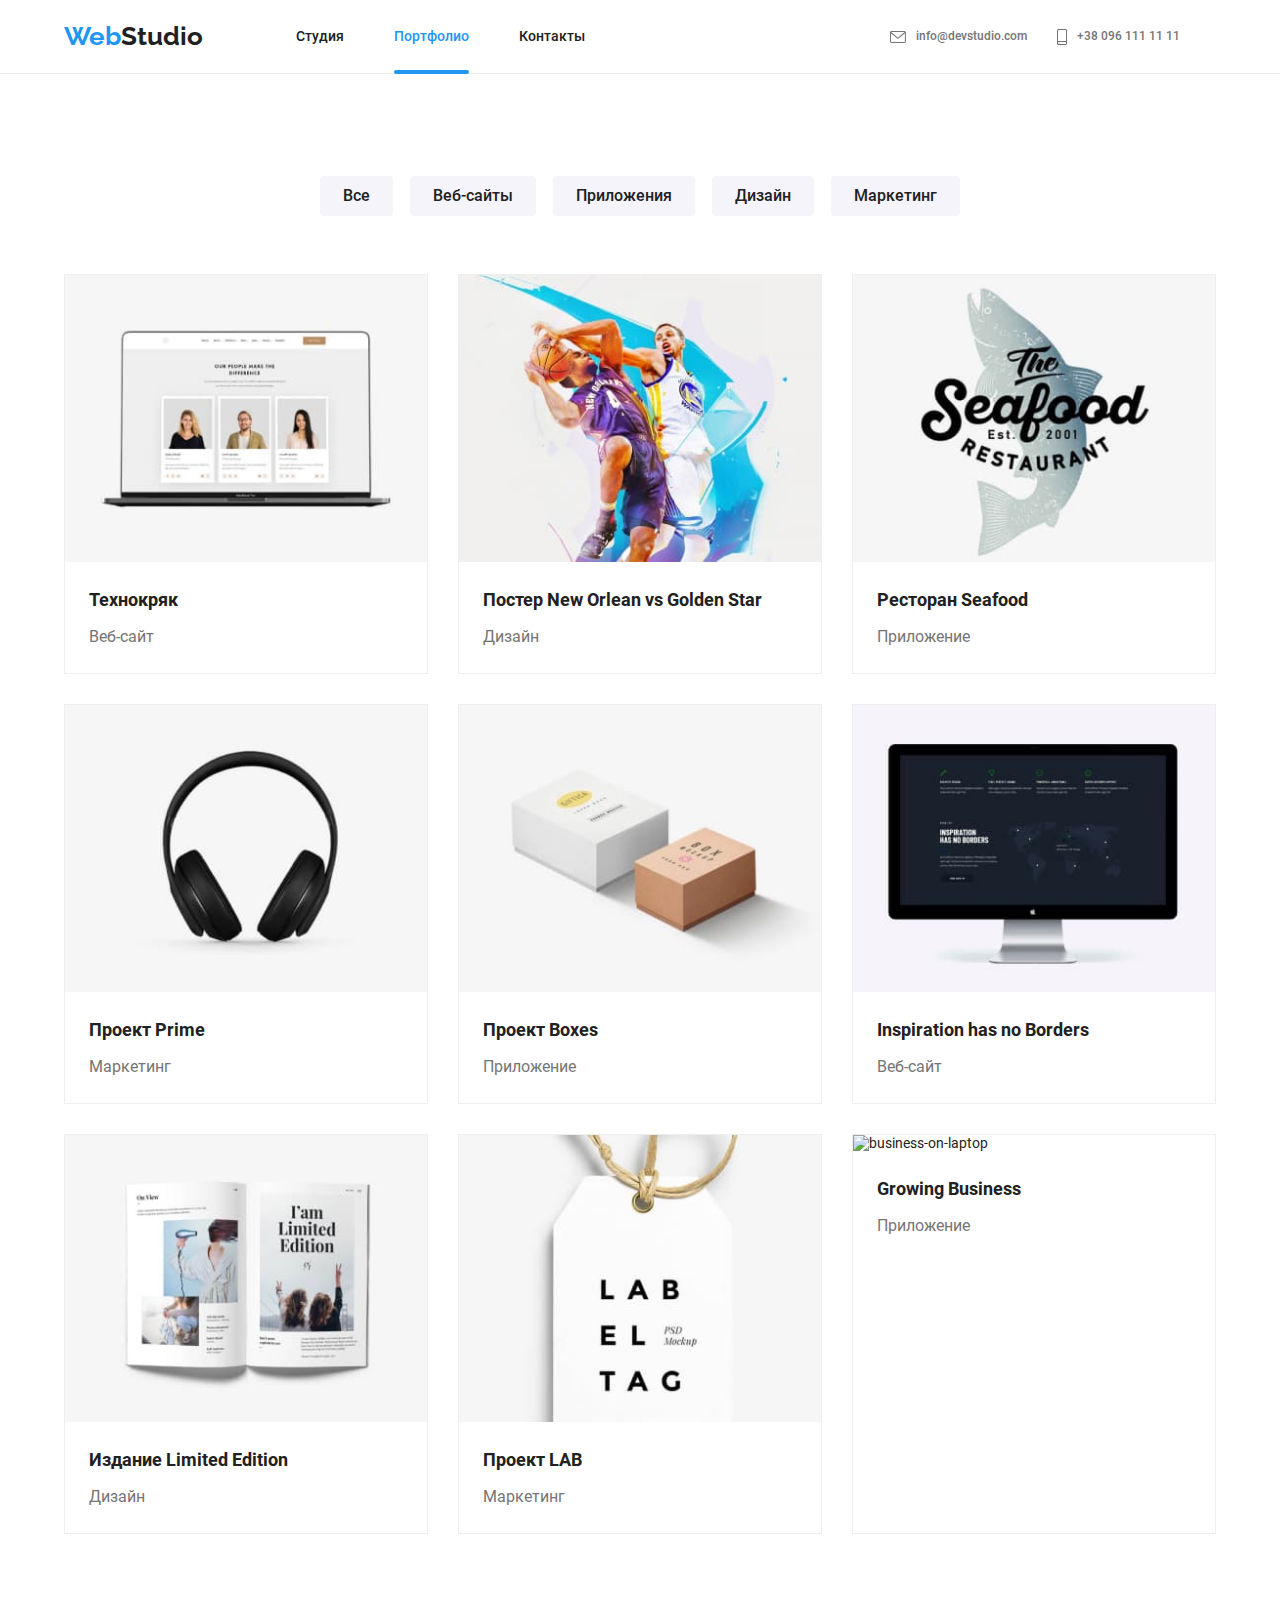
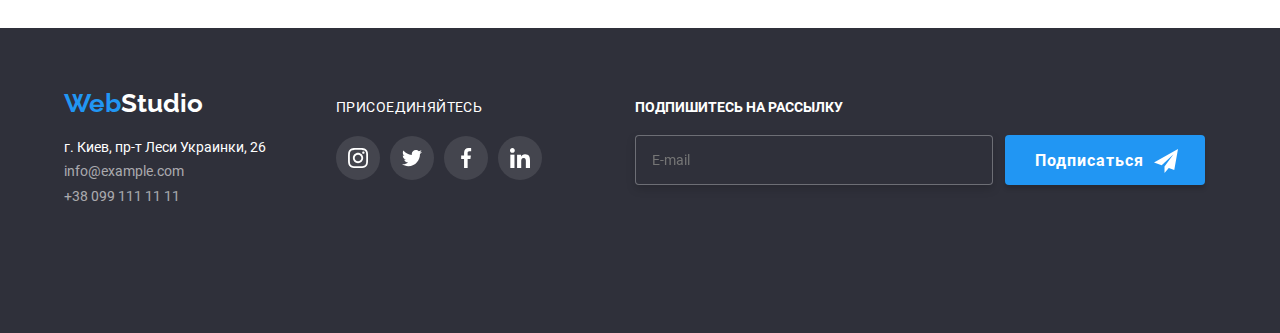
==== commit c0d4d505: "Поправки к ДЗ 8" ====
--- a/portfolio.html
+++ b/portfolio.html
@@ -114,7 +114,7 @@
                         <p class="product__text absolute">Технокряк это современная площадка распространения коронавируса. Компании используют эту платформу для цифрового шпионажа и атак на защищённые сервера конкурентов</p>
                       </div>
                       <div>
-                        <h2 class="product__title">Ресторан Seafood</h2>Ч
+                        <h2 class="product__title">Ресторан Seafood</h2>
                         <p class="product__form">Приложение</p>
                       </div>  
                     </a>
--- a/css/main.min.css
+++ b/css/main.min.css
@@ -1,2 +1,2 @@
-/*! normalize.css v8.0.1 | MIT License | github.com/necolas/normalize.css */html{line-height:1.15;-webkit-text-size-adjust:100%}body{margin:0}main{display:block}h1{font-size:2em;margin:0.67em 0}hr{-webkit-box-sizing:content-box;box-sizing:content-box;height:0;overflow:visible}pre{font-family:monospace, monospace;font-size:1em}a{background-color:transparent}abbr[title]{border-bottom:none;text-decoration:underline;-webkit-text-decoration:underline dotted;text-decoration:underline dotted}b,strong{font-weight:bolder}code,kbd,samp{font-family:monospace, monospace;font-size:1em}small{font-size:80%}sub,sup{font-size:75%;line-height:0;position:relative;vertical-align:baseline}sub{bottom:-0.25em}sup{top:-0.5em}img{border-style:none}button,input,optgroup,select,textarea{font-family:inherit;font-size:100%;line-height:1.15;margin:0}button,input{overflow:visible}button,select{text-transform:none}button,[type="button"],[type="reset"],[type="submit"]{-webkit-appearance:button}button::-moz-focus-inner,[type="button"]::-moz-focus-inner,[type="reset"]::-moz-focus-inner,[type="submit"]::-moz-focus-inner{border-style:none;padding:0}button:-moz-focusring,[type="button"]:-moz-focusring,[type="reset"]:-moz-focusring,[type="submit"]:-moz-focusring{outline:1px dotted ButtonText}fieldset{padding:0.35em 0.75em 0.625em}legend{-webkit-box-sizing:border-box;box-sizing:border-box;color:inherit;display:table;max-width:100%;padding:0;white-space:normal}progress{vertical-align:baseline}textarea{overflow:auto}[type="checkbox"],[type="radio"]{-webkit-box-sizing:border-box;box-sizing:border-box;padding:0}[type="number"]::-webkit-inner-spin-button,[type="number"]::-webkit-outer-spin-button{height:auto}[type="search"]{-webkit-appearance:textfield;outline-offset:-2px}[type="search"]::-webkit-search-decoration{-webkit-appearance:none}::-webkit-file-upload-button{-webkit-appearance:button;font:inherit}details{display:block}summary{display:list-item}template{display:none}[hidden]{display:none}html{-webkit-box-sizing:border-box;box-sizing:border-box}*,*::before,*::after{-webkit-box-sizing:border-box;box-sizing:border-box}body{background-color:#fff;font-family:Roboto,sans-serif;font-size:14px;font-style:normal;font-weight:400;color:#212121}img{display:block;max-width:100%;height:auto}.link{text-decoration:none;font-style:normal}.list{list-style-type:none}.button{color:#fff;background-color:#2196F3;text-decoration:none}.relative{position:relative}.absolute{position:absolute}@media screen and (min-width: 768px){.flexbox{display:-webkit-box;display:-ms-flexbox;display:flex}}.container{margin-left:auto;margin-right:auto;width:100%;padding:0 15px}@media screen and (min-width: 480px){.container{width:480px}}@media screen and (min-width: 768px){.container{width:768px}}@media screen and (min-width: 1200px){.container{width:1200px}}@font-face{font-family:'Roboto';font-style:normal;font-weight:400;src:url("../fonts/roboto-v20-latin_cyrillic-regular.eot");src:local("Roboto"),local("Roboto-Regular"),url("../fonts/roboto-v20-latin_cyrillic-regular.eot?#iefix") format("embedded-opentype"),url("../fonts/roboto-v20-latin_cyrillic-regular.woff2") format("woff2"),url("../fonts/roboto-v20-latin_cyrillic-regular.woff") format("woff"),url("../fonts/roboto-v20-latin_cyrillic-regular.ttf") format("truetype"),url("../fonts/roboto-v20-latin_cyrillic-regular.svg#Roboto") format("svg")}@font-face{font-family:'Roboto';font-style:normal;font-weight:500;src:url("../fonts/roboto-v20-latin_cyrillic-500.eot");src:local("Roboto Medium"),local("Roboto-Medium"),url("../fonts/roboto-v20-latin_cyrillic-500.eot?#iefix") format("embedded-opentype"),url("../fonts/roboto-v20-latin_cyrillic-500.woff2") format("woff2"),url("../fonts/roboto-v20-latin_cyrillic-500.woff") format("woff"),url("../fonts/roboto-v20-latin_cyrillic-500.ttf") format("truetype"),url("../fonts/roboto-v20-latin_cyrillic-500.svg#Roboto") format("svg")}@font-face{font-family:'Roboto';font-style:normal;font-weight:700;src:url("../fonts/roboto-v20-latin_cyrillic-700.eot");src:local("Roboto Bold"),local("Roboto-Bold"),url("../fonts/roboto-v20-latin_cyrillic-700.eot?#iefix") format("embedded-opentype"),url("../fonts/roboto-v20-latin_cyrillic-700.woff2") format("woff2"),url("../fonts/roboto-v20-latin_cyrillic-700.woff") format("woff"),url("../fonts/roboto-v20-latin_cyrillic-700.ttf") format("truetype"),url("../fonts/roboto-v20-latin_cyrillic-700.svg#Roboto") format("svg")}@font-face{font-family:'Roboto';font-style:normal;font-weight:900;src:url("../fonts/roboto-v20-latin_cyrillic-900.eot");src:local("Roboto Black"),local("Roboto-Black"),url("../fonts/roboto-v20-latin_cyrillic-900.eot?#iefix") format("embedded-opentype"),url("../fonts/roboto-v20-latin_cyrillic-900.woff2") format("woff2"),url("../fonts/roboto-v20-latin_cyrillic-900.woff") format("woff"),url("../fonts/roboto-v20-latin_cyrillic-900.ttf") format("truetype"),url("../fonts/roboto-v20-latin_cyrillic-900.svg#Roboto") format("svg")}@font-face{font-family:'Raleway';font-style:normal;font-weight:400;src:url("../fonts/raleway-v17-latin_cyrillic-regular.eot");src:local(""),url("../fonts/raleway-v17-latin_cyrillic-regular.eot?#iefix") format("embedded-opentype"),url("../fonts/raleway-v17-latin_cyrillic-regular.woff2") format("woff2"),url("../fonts/raleway-v17-latin_cyrillic-regular.woff") format("woff"),url("../fonts/raleway-v17-latin_cyrillic-regular.ttf") format("truetype"),url("../fonts/raleway-v17-latin_cyrillic-regular.svg#Raleway") format("svg")}@font-face{font-family:'Raleway';font-style:normal;font-weight:700;src:url("../fonts/raleway-v17-latin_cyrillic-700.eot");src:local(""),url("../fonts/raleway-v17-latin_cyrillic-700.eot?#iefix") format("embedded-opentype"),url("../fonts/raleway-v17-latin_cyrillic-700.woff2") format("woff2"),url("../fonts/raleway-v17-latin_cyrillic-700.woff") format("woff"),url("../fonts/raleway-v17-latin_cyrillic-700.ttf") format("truetype"),url("../fonts/raleway-v17-latin_cyrillic-700.svg#Raleway") format("svg")}.page__header{display:-webkit-box;display:-ms-flexbox;display:flex;-webkit-box-align:center;-ms-flex-align:center;align-items:center;padding:16px 0 16px 0;border-bottom:1px solid #ECECEC}@media screen and (max-width: 767px){.page__header{position:relative}}@media screen and (min-width: 768px){.page__header{padding:21px 0 21px 0}}.menu__burger{width:18.67px;height:18.67px;-webkit-transition:fill 250ms cubic-bezier(0.4, 0, 0.2, 1);transition:fill 250ms cubic-bezier(0.4, 0, 0.2, 1)}.menu-button:hover .menu__burger .menu-button:focus .menu__burger{fill:#2196F3}.menu__button{display:-webkit-inline-box;display:-ms-inline-flexbox;display:inline-flex;margin:0;padding:0;border:none;background-color:transparent;margin-left:auto;-webkit-box-align:center;-ms-flex-align:center;align-items:center}.menu__button:hover,.menu__button:focus{fill:#2196F3}@media screen and (min-width: 768px){.menu__button{display:none}}.menu__button .icon__close{display:none}.menu__button.is-open .icon__close{display:block}.menu__button.is-open .icon__menu{display:none}.menu__container.is-open{display:block}@media screen and (max-width: 767px){.menu__container{display:none;position:absolute;top:100%;left:0;width:100%;height:453px;padding:60px;background-color:#fff;text-align:center;font-size:20px;border:1px solid #ECECEC;z-index:999}}@media screen and (min-width: 768px){.menu__container{display:-webkit-box;display:-ms-flexbox;display:flex}}.webstudio{display:inline-block;text-decoration:none;padding:0;-webkit-box-align:center;-ms-flex-align:center;align-items:center}@media screen and (min-width: 480px) and (max-width: 767px){.webstudio{font-size:24px}}@media screen and (min-width: 768px) and (max-width: 1199px){.webstudio{font-size:24px;display:-webkit-box;display:-ms-flexbox;display:flex;margin-right:88px;-webkit-box-align:center;-ms-flex-align:center;align-items:center}}@media screen and (min-width: 1200px){.webstudio{font-size:26px;display:-webkit-box;display:-ms-flexbox;display:flex;margin-right:93px}}.webstudio__text{display:inline-block;font-family:Raleway,sans-serif;font-weight:700;line-height:1.2;margin:0}.webstudio__web-color{color:#2196F3}.webstudio__studio-color{color:#212121}.navigation{display:-webkit-box;display:-ms-flexbox;display:flex}@media screen and (min-widht: 768px){.navigation{-webkit-box-align:center;-ms-flex-align:center;align-items:center}}.menu{-webkit-box-align:center;-ms-flex-align:center;align-items:center;padding:0;margin:0}@media screen and (min-width: 768px){.menu{display:-webkit-box;display:-ms-flexbox;display:flex;margin-right:84px}}@media screen and (min-width: 1200px){.menu{margin-right:305px}}.menu__item{display:block;-webkit-box-align:center;-ms-flex-align:center;align-items:center;font-weight:500;line-height:1.4;list-style-type:none}@media screen and (max-width: 767px){.menu__item{font-size:18px;font-weight:500;margin-bottom:40px}}@media screen and (min-width: 768px){.menu__item{font-size:14px}.menu__item:not(:last-child){margin-right:50px}}@media screen and (min-width: 1200px){.menu__item{font-size:14px}}.menu__link{text-decoration:none;color:#212121;-webkit-transition:color 250ms cubic-bezier(0.4, 0, 0.2, 1);transition:color 250ms cubic-bezier(0.4, 0, 0.2, 1)}.menu__link.current{color:#2196F3}.menu__link:hover,.menu__link:focus{color:#2196F3}.link.current{position:relative}.link.current::after{position:absolute;content:"";width:100%;height:4px;border-radius:2px;left:0;right:0;bottom:-10px;background-color:#2196F3}.contacts{font-family:Roboto,sans-serif;font-weight:500;font-style:normal;line-height:1.4;list-style-type:none;padding:0}@media screen and (max-width: 767px){.contacts{font-size:18px;font-weight:500}}@media screen and (min-width: 768px){.contacts{font-size:12px;margin:0;-webkit-box-align:center;-ms-flex-align:center;align-items:center}}@media screen and (min-width: 1200px){.contacts{display:-webkit-box;display:-ms-flexbox;display:flex;-webkit-box-orient:horizontal;-webkit-box-direction:normal;-ms-flex-direction:row;flex-direction:row}}@media screen and (max-width: 767px){.contacts__item{margin-bottom:16px}}@media screen and (min-width: 768px) and (max-width: 1199px){.contacts__item:not(:last-child){margin-bottom:16px}}@media screen and (min-width: 1200px){.contacts__item:not(:last-child){margin-right:30px}}.contacts__link{color:#757575;-webkit-transition:color 250ms cubic-bezier(0.4, 0, 0.2, 1);transition:color 250ms cubic-bezier(0.4, 0, 0.2, 1)}@media screen and (min-width: 1200px){.contacts__link{display:-webkit-box;display:-ms-flexbox;display:flex;-webkit-box-orient:horizontal;-webkit-box-direction:normal;-ms-flex-direction:row;flex-direction:row;-webkit-box-align:center;-ms-flex-align:center;align-items:center;-webkit-box-pack:center;-ms-flex-pack:center;justify-content:center}}.contacts__link:hover,.contacts__link:focus{color:#2196F3}.icon--envelope{width:16px;height:12px;margin-right:10px;fill:currentColor}.icon--smartphone{width:10px;height:16px;margin-right:10px;fill:currentColor}.hero__overlay{max-width:1600px;max-height:600px;margin-left:auto;margin-right:auto;padding:118px 0;background-color:#2F303A;background-image:-webkit-gradient(linear, left top, right top, from(rgba(47,48,58,0.4)), to(rgba(47,48,58,0.4))),url("/img/hero-480.jpg");background-image:linear-gradient(to right, rgba(47,48,58,0.4), rgba(47,48,58,0.4)),url("/img/hero-480.jpg");background-repeat:no-repeat;background-position:center;background-size:cover;text-align:center}@media screen and (min-device-pixel-ratio: 2), screen and (-webkit-min-device-pixel-ratio: 2), screen and (min-resolution: 192dpi), screen and (min-resolution: 2dppx){.hero__overlay{background-image:url("/img/hero-480@2x.jpg")}}@media screen and (min-width: 768px){.hero__overlay{background-image:url("/img/hero-768.jpg")}}@media screen and (min-device-pixel-ratio: 2), screen and (-webkit-min-device-pixel-ratio: 2), screen and (min-resolution: 192dpi), screen and (min-resolution: 2dppx){.hero__overlay{background-image:url("/img/hero-768@2x.jpg")}}@media screen and (min-width: 1200px){.hero__overlay{background-image:url("/img/hero-1200.jpg")}}@media screen and (min-device-pixel-ratio: 2), screen and (-webkit-min-device-pixel-ratio: 2), screen and (min-resolution: 192dpi), screen and (min-resolution: 2dppx){.hero__overlay{background-image:url("/img/hero-1200@2x.jpg")}}@media screen and (min-width: 1200px){.hero__overlay{padding:200px 0}}.hero__title{font-weight:900;font-size:26px;line-height:1.4;color:#fff;text-transform:uppercase;letter-spacing:0.06em}@media screen and (min-width: 1200px){.hero__title{font-size:44px;margin:0 0 30px 0}}.hero__button{-webkit-box-align:center;-ms-flex-align:center;align-items:center;text-align:center}.hero--button{display:inline-block;letter-spacing:0.06em;font-weight:700;font-size:16px;line-height:1.9;border-radius:4px;padding:10px 32px;min-width:200px;height:50px;border:1px solid transparent;cursor:pointer}.feauters{padding-top:60px;padding-bottom:60px}.features__list{margin:0;padding:0}@media screen and (min-width: 768px) and (max-width: 1199px){.features__list{display:-webkit-box;display:-ms-flexbox;display:flex;-ms-flex-wrap:wrap;flex-wrap:wrap}}@media screen and (min-width: 1200px){.features__list{display:-webkit-box;display:-ms-flexbox;display:flex;-webkit-box-orient:horizontal;-webkit-box-direction:normal;-ms-flex-direction:row;flex-direction:row}}@media screen and (min-width: 768px) and (max-width: 1199px){.feature__item{width:calc((100% - 30px) / 2);margin-right:30px;margin-bottom:30px}.feature__item:nth-child(2n){margin-right:0}.feature__item:nth-last-child(-n+2){margin-bottom:0}}@media screen and (min-width: 1200px){.feature__item:not(:last-child){margin-right:30px}}.feature__item::before{content:"";display:block;height:120px;width:100%;margin:0}.feature__item--antenna::before{background-image:url("../img/feature-icons/antenna.svg");background-repeat:no-repeat;background-position:center;background-size:70px 70px;background-color:#F5F4FA}.feature__item--clock::before{background-image:url("../img/feature-icons/clock.svg");background-repeat:no-repeat;background-position:center;background-size:70px 70px;background-color:#F5F4FA}.feature__item--diagram::before{background-image:url("../img/feature-icons/diagram.svg");background-repeat:no-repeat;background-position:center;background-size:70px 70px;background-color:#F5F4FA}.feature__item--astronaut::before{background-image:url("../img/feature-icons/astronaut.svg");background-repeat:no-repeat;background-position:center;background-size:70px 70px;background-color:#F5F4FA}.feature__name{text-align:center;font-weight:700;line-height:1.2;letter-spacing:0.03em;text-transform:uppercase;margin:30px 0 10px 0}@media screen and (min-width: 480px){.feature__name{font-size:14px}}@media screen and (min-width: 768px){.feature__name{text-align:start}}.feature__text{text-align:center;line-height:1.7;color:#757575;margin:0 0 30px 0}@media screen and (min-width: 768px){.feature__text{text-align:start}}.doings{padding-bottom:94px}@media screen and (max-width: 1199px){.doings{display:none}}.doings__title{font-weight:700;font-size:36px;line-height:1.2;margin:0;margin-bottom:50px;text-align:center}.doings__list{display:-webkit-box;display:-ms-flexbox;display:flex;padding:0;font-size:0}.doings__item{width:calc((100% - 30px * 2) / 3)}.doings__item:not(:last-child){margin-right:30px}.doings__text{width:100%;height:70px;font-size:14px;line-height:1.2;font-weight:700;text-transform:uppercase;text-align:center;letter-spacing:0.03em;color:#fff;background-color:rgba(47,48,58,0.8);margin:0;padding:27px 82px;top:224px}.team{background-color:#F5F4FA;padding:60px 0}@media screen and (min-width: 1200px){.team{padding:94px 0}}.team__title{font-weight:700;line-height:1.2;text-align:center;margin:0 0 30px 0}@media screen and (min-width: 480px) and (max-width: 767px){.team__title{font-size:28px}}@media screen and (min-width: 1200px){.team__title{font-size:36px}}.team__list{padding:0;margin:0;font-size:0}@media screen and (min-width: 768px) and (max-width: 1199px){.team__list{display:-webkit-box;display:-ms-flexbox;display:flex;-ms-flex-wrap:wrap;flex-wrap:wrap}}@media screen and (min-width: 1200px){.team__list{display:-webkit-box;display:-ms-flexbox;display:flex;-webkit-box-orient:horizontal;-webkit-box-direction:normal;-ms-flex-direction:row;flex-direction:row}}.team__item{background-color:#fff;-webkit-box-shadow:0px 1px 3px rgba(0,0,0,0.12),0px 1px 1px rgba(0,0,0,0.14),0px 2px 1px rgba(0,0,0,0.2);box-shadow:0px 1px 3px rgba(0,0,0,0.12),0px 1px 1px rgba(0,0,0,0.14),0px 2px 1px rgba(0,0,0,0.2);border-radius:0px 0px 4px 4px;padding:0 0 30px 0}@media screen and (min-width: 480px) and (max-width: 767px){.team__item:not(:last-child){margin-bottom:30px}}@media screen and (min-width: 768px) and (max-width: 1199px){.team__item{width:calc((100% - 30px) / 2);margin-right:30px;margin-bottom:30px}.team__item:nth-child(2n){margin-right:0}.team__item:nth-last-child(-n+2){margin-bottom:0}}@media screen and (min-width: 1200px){.team__item:not(:last-child){margin-right:30px}}.team__img{text-align:center}.team__member{text-align:center;font-weight:500;font-size:16px;line-height:1.2;margin:30px 0 10px 0}.team__text{text-align:center;font-size:16px;line-height:1.2;color:#757575;margin:0 0 16px 0}.icon-list{display:-webkit-box;display:-ms-flexbox;display:flex;margin:0;padding:0;-webkit-box-pack:center;-ms-flex-pack:center;justify-content:center}.icon__link{display:-webkit-box;display:-ms-flexbox;display:flex;-webkit-box-pack:center;-ms-flex-pack:center;justify-content:center;-webkit-box-align:center;-ms-flex-align:center;align-items:center;width:44px;height:44px;background-color:#fff;color:#AFB1B8;border-radius:50%;-webkit-transition:background-color,color,fill,250ms cubic-bezier(0.4, 0, 0.2, 1);transition:background-color,color,fill,250ms cubic-bezier(0.4, 0, 0.2, 1)}.icon__link:hover,.icon__link:focus{background-color:#2196F3;color:#fff}.social__icon{width:20px;height:20px;fill:currentColor}.clients{background-color:#fff;padding-top:60px;padding-bottom:60px}.clients__title{display:block;font-weight:700;font-size:36px;line-height:1.5;text-align:center;margin:0 0 30px 0}@media screen and (min-width: 480px) and (max-width: 767px){.clients__title{font-size:28px}}@media screen and (min-width: 1200px){.clients__title{font-size:36px}}.clients__list{padding:0;-webkit-box-pack:center;-ms-flex-pack:center;justify-content:center}@media screen and (min-width: 480px){.clients__list{display:-webkit-box;display:-ms-flexbox;display:flex;-ms-flex-wrap:wrap;flex-wrap:wrap}}@media screen and (min-width: 480px) and (max-width: 767px){.clients__item{width:calc((100% - 30px) / 2);margin-right:30px;margin-bottom:30px}.clients__item:nth-child(2n){margin-right:0}.clients__item:nth-last-child(-n+2){margin-bottom:0}}@media screen and (min-width: 768px) and (max-width: 1199px){.clients__item{width:calc((100% - 2 * 30px) / 3);margin-right:30px;margin-bottom:30px}.clients__item:nth-child(3n){margin-right:0}.clients__item:nth-last-child(-n+3){margin-bottom:0}}@media screen and (min-width: 1200px){.clients__item{margin-right:30px}.clients__item:last-child{margin-right:0}}.clients__link{display:-webkit-box;display:-ms-flexbox;display:flex;-webkit-box-pack:center;-ms-flex-pack:center;justify-content:center;-webkit-box-align:center;-ms-flex-align:center;align-items:center;background-position:center;width:100%;height:90px;border:1px solid #AFB1B8;border-radius:4px;color:#AFB1B8;-webkit-transition:color,border-color,250ms cubic-bezier(0.4, 0, 0.2, 1);transition:color,border-color,250ms cubic-bezier(0.4, 0, 0.2, 1)}.clients__link:hover,.clients__link:focus{color:#2196F3;border-color:#2196F3}@media screen and (min-width: 1200px){.clients__link{width:170px;height:90px}}.clients__icon--one{width:44.27px;height:49.23px;fill:currentColor}.clients__icon--two{width:40px;height:52px;fill:currentColor}.clients__icon--three{width:41px;height:42.6px;fill:currentColor}.clients__icon--four{width:79.66px;height:42.02px;fill:currentColor}.clients__icon--five{width:59px;height:47px;fill:currentColor}.clients__icon--six{width:88.48px;height:45.44px;fill:currentColor}.page__footer{padding:60px 0;background-color:#2F303A}@media screen and (min-width: 768px){.page__footer{display:-webkit-box;display:-ms-flexbox;display:flex}}.footer--container{-webkit-box-align:baseline;-ms-flex-align:baseline;align-items:baseline}@media screen and (min-width: 768px) and (max-width: 1199px){.footer--container{display:-webkit-box;display:-ms-flexbox;display:flex;-ms-flex-wrap:wrap;flex-wrap:wrap}}@media screen and (min-width: 1200px){.footer--container{display:-webkit-box;display:-ms-flexbox;display:flex}}.webstudio.webstudio--footer{margin:0 0 20px 0}.studio--footer{color:#fff}.address{margin-bottom:60px;-webkit-box-pack:center;-ms-flex-pack:center;justify-content:center}@media screen and (min-width: 480px) and (max-width: 767px){.address{display:-webkit-box;display:-ms-flexbox;display:flex;-webkit-box-orient:vertical;-webkit-box-direction:normal;-ms-flex-direction:column;flex-direction:column;text-align:center}}@media screen and (min-width: 768px) and (max-width: 1199px){.address{display:-webkit-box;display:-ms-flexbox;display:flex;-webkit-box-orient:vertical;-webkit-box-direction:normal;-ms-flex-direction:column;flex-direction:column;-webkit-box-pack:center;-ms-flex-pack:center;justify-content:center;margin:0 0 0 76px}}@media screen and (min-width: 1200px){.address{display:-webkit-box;display:-ms-flexbox;display:flex;-webkit-box-orient:vertical;-webkit-box-direction:normal;-ms-flex-direction:column;flex-direction:column}}@media screen and (min-width: 768px) and (max-widht: 1199px){.address__points{display:-webkit-box;display:-ms-flexbox;display:flex;-webkit-box-orient:vertical;-webkit-box-direction:normal;-ms-flex-direction:column;flex-direction:column}}@media screen and (min-width: 1200px){.address__points{display:-webkit-box;display:-ms-flexbox;display:flex;-webkit-box-orient:vertical;-webkit-box-direction:normal;-ms-flex-direction:column;flex-direction:column}}.address__map{color:#fff;font-style:normal;margin:0 0 8px 0}.address__link{display:block;color:rgba(255,255,255,0.6);-webkit-transition:color 250ms cubic-bezier(0.4, 0, 0.2, 1);transition:color 250ms cubic-bezier(0.4, 0, 0.2, 1)}.address__link:hover,.address__link:focus{color:#2196F3}@media screen and (min-width: 480px) and (max-width: 767px){.address__link{margin-bottom:8px}}@media screen and (min-width: 768px) and (max-width: 1199px){.address__link{display:-webkit-box;display:-ms-flexbox;display:flex;margin-bottom:8px;-webkit-box-align:center;-ms-flex-align:center;align-items:center}}@media screen and (min-width: 1200px){.address__link{margin-bottom:9px}}@media screen and (min-width: 480px) and (max-width: 767px){.join{margin-bottom:60px}}@media screen and (min-width: 768px) and (max-width: 1200px){.join{display:-webkit-box;display:-ms-flexbox;display:flex;-webkit-box-orient:vertical;-webkit-box-direction:normal;-ms-flex-direction:column;flex-direction:column;margin-right:89px;margin-left:auto}}@media screen and (min-width: 1200px){.join{margin-left:70px}}.join__title{color:#fff;text-align:center;padding:0;font-size:14px;line-height:1.3;letter-spacing:0.03em;text-transform:uppercase;margin:0 0 20px 0}@media screen and (min-width: 1200px){.join__title{text-align:start}}.join__list{display:-webkit-box;display:-ms-flexbox;display:flex;-webkit-box-pack:center;-ms-flex-pack:center;justify-content:center;-webkit-box-orient:horizontal;-webkit-box-direction:normal;-ms-flex-direction:row;flex-direction:row;margin:0;padding:0}.join__item:not(:last-child){margin-right:10px}.join__link{display:-webkit-box;display:-ms-flexbox;display:flex;-webkit-box-pack:center;-ms-flex-pack:center;justify-content:center;-webkit-box-align:center;-ms-flex-align:center;align-items:center;width:44px;height:44px;border-radius:50%;background-color:rgba(255,255,255,0.1);color:#fff;-webkit-transition:background-color 250ms cubic-bezier(0.4, 0, 0.2, 1);transition:background-color 250ms cubic-bezier(0.4, 0, 0.2, 1)}.join__link:hover,.join__link:focus{background-color:#2196F3}.join__icon{width:20px;height:20px;fill:currentColor}.signup{width:100%;text-align:center}@media screen and (min-width: 1200px){.signup{text-align:start;margin-left:93px;width:570px}}.signup__title{color:#fff;font-weight:700;line-height:1.17;text-transform:uppercase}.signup__form{margin:20px 0 0 0}@media screen and (min-width: 768px) and (max-width: 1199px){.signup__form{display:-webkit-box;display:-ms-flexbox;display:flex;-webkit-box-orient:vertical;-webkit-box-direction:normal;-ms-flex-direction:column;flex-direction:column;-webkit-box-align:center;-ms-flex-align:center;align-items:center}}@media screen and (min-width: 1200px){.signup__form{display:-webkit-box;display:-ms-flexbox;display:flex;-webkit-box-orient:horizontal;-webkit-box-direction:normal;-ms-flex-direction:row;flex-direction:row}}.signup__email{display:inline-block;width:100%;height:50px;border:1px solid rgba(255,255,255,0.3);-webkit-filter:drop-shadow(0px 4px 4px rgba(0,0,0,0.15));filter:drop-shadow(0px 4px 4px rgba(0,0,0,0.15));border-radius:4px;background-color:#2F303A;padding:15px 295px 15px 16px;margin-bottom:20px}@media screen and (min-width: 768px) and (max-width: 1199px){.signup__email{width:450px}}@media screen and (min-width: 1200px){.signup__email{width:358px;margin-right:12px}}.signup--button{display:inline-block;width:200px;height:50px;font-weight:700;font-size:16px;line-height:1.9;letter-spacing:0.06em;text-align:center;vertical-align:middle;border-radius:4px;-webkit-box-shadow:0px 4px 4px rgba(0,0,0,0.15);box-shadow:0px 4px 4px rgba(0,0,0,0.15);border:1px solid transparent;padding:10px 62px 10px 29px}.signup__icon{top:13px;right:26px;bottom:13px;width:24px;height:24px;background-size:contain;fill:#fff}.is-hidden{opacity:0;visibility:hidden;pointer-events:none;-webkit-transition:0.5s linear 0.5s;transition:0.5s linear 0.5s}.backdrop{position:fixed;top:0;left:0;width:100%;height:100%;background-color:rgba(0,0,0,0.2);overflow:auto;overflow-y:scroll}.modal{width:100%;max-width:450px;max-height:609px;border-radius:4px;background-color:#fff;top:50%;left:50%;-webkit-transform:translate(-50%, -50%) scale(1);transform:translate(-50%, -50%) scale(1);-webkit-transition:all 0.5s;transition:all 0.5s;padding:40px}.is-hidden .modal{-webkit-transform:translate(-50%, -50%) scale(0);transform:translate(-50%, -50%) scale(0)}@media screen and (min-width: 1200px){.modal{max-width:528px}}.modal__button{position:absolute;top:8px;right:8px;margin-left:auto;padding:0;width:30px;height:30px;border-radius:50%;-webkit-box-pack:center;-ms-flex-pack:center;justify-content:center;-webkit-box-align:center;-ms-flex-align:center;align-items:center;border:1px solid transparent;cursor:pointer}.modal__close{width:11px;height:11px;-webkit-transition:fill 250ms cubic-bezier(0.4, 0, 0.2, 1);transition:fill 250ms cubic-bezier(0.4, 0, 0.2, 1)}.modal__button:hover .modal__close,.modal__button:focus .modal__close{fill:#2196F3}.form__label{display:inline-block;margin-right:auto;line-height:1.2;letter-spacing:0.01em;color:#757575;margin-bottom:4px}.form__input{display:block;width:100%;height:40px;margin-bottom:10px;padding-left:30px;border:1px solid rgba(33,33,33,0.2);-webkit-transition:outline-color 250ms cubic-bezier(0.4, 0, 0.2, 1);transition:outline-color 250ms cubic-bezier(0.4, 0, 0.2, 1)}.form__input:focus{outline-color:#2196F3;border-radius:4px}.form__input:focus+.form__icon{fill:#2196F3}textarea{display:block;resize:none;border:1px solid rgba(33,33,33,0.2);width:100%;height:120px;padding:12px;-webkit-transition:outline-color 250ms cubic-bezier(0.4, 0, 0.2, 1);transition:outline-color 250ms cubic-bezier(0.4, 0, 0.2, 1)}textarea:focus{outline-color:#2196F3}.checkbox{-moz-appearance:none;-webkit-appearance:none;appearance:none}.checkbox:checked ~ .checkbox--custom::before{background-image:url("../img/checkbox-mark.svg");background-color:#2196F3;border-color:#2196F3;border-radius:2px;background-size:contain;background-origin:border-box}.policy__checkbox{font-size:12px;color:#757575;line-height:1.7}.policy__checkbox::before{display:inline-block;content:"";width:16px;height:15px;vertical-align:middle;border:2px solid #212121;margin-right:5px;-webkit-transition:250ms cubic-bezier(0.4, 0, 0.2, 1);transition:250ms cubic-bezier(0.4, 0, 0.2, 1)}@media screen and (min-width: 1200px){.policy__checkbox{font-size:14px}}.checkbox__link{color:#2196F3;font-size:12px;line-height:1.7}@media screen and (min-width: 1200px){.checkbox__link{font-size:14px}}.modal__text{display:inline-block;padding:0;margin:0 0 12px 0;width:100%;font-size:20px;font-weight:700;line-height:1.7;text-align:center;vertical-align:middle;letter-spacing:0.03em}@media screen and (min-width: 1200px){.modal__text{line-height:1.2}}.form__icon{width:12px;height:12px;top:14px;bottom:14px;left:15px;-webkit-transition:fill 250ms cubic-bezier(0.4, 0, 0.2, 1);transition:fill 250ms cubic-bezier(0.4, 0, 0.2, 1)}.policy{margin:20px 0 0 0;text-align:center}.form__button{display:-webkit-box;display:-ms-flexbox;display:flex;-webkit-box-pack:center;-ms-flex-pack:center;justify-content:center;margin:31px 0 0 0}.button.sent--modal{max-width:200px;height:50px;font-weight:700;font-size:16px;line-height:1.8;letter-spacing:0.06em;vertical-align:middle;padding:10px 55px;background-color:#2196F3;color:#fff;-webkit-box-shadow:0px 4px 4px rgba(0,0,0,0.15);box-shadow:0px 4px 4px rgba(0,0,0,0.15);border-radius:4px;border:1px solid transparent}.buttons--container{-webkit-box-pack:center;-ms-flex-pack:center;justify-content:center}.buttons__list{margin:0;padding:0}@media screen and (min-width: 480px) and (max-width: 767px){.buttons__list{display:-webkit-box;display:-ms-flexbox;display:flex;-ms-flex-wrap:wrap;flex-wrap:wrap;padding:60px 0 0 0;margin:0 0 40px 0}}@media screen and (min-width: 768px) and (max-width: 1199px){.buttons__list{display:-webkit-box;display:-ms-flexbox;display:flex;padding:60px 0 0 0;margin:0 0 30px 0}}@media screen and (min-width: 1200px){.buttons__list{display:-webkit-box;display:-ms-flexbox;display:flex;padding:94px 0 0 0;margin:0 0 50px 0}}.buttons__item{-webkit-box-orient:horizontal;-webkit-box-direction:normal;-ms-flex-direction:row;flex-direction:row;margin:8px}.buttons__item:not(:last-child){margin-right:9px}.button--portfolio{color:#212121;background-color:#F5F4FA;font-weight:500;font-size:16px;line-height:1.6;display:inline-block;border-radius:4px;padding:6px 22px;min-width:70px;border:1px solid transparent;-webkit-transition:color,background-color,250ms cubic-bezier(0.4, 0, 0.2, 1);transition:color,background-color,250ms cubic-bezier(0.4, 0, 0.2, 1)}.button--portfolio:hover,.button--portfolio:focus{color:#fff;background-color:#2196F3}.grid{margin:0}@media screen and (min-width: 480px) and (max-width: 767px){.grid{padding:0 0 60px 0}}@media screen and (min-width: 768px) and (max-width: 1199px){.grid{display:-webkit-box;display:-ms-flexbox;display:flex;-ms-flex-wrap:wrap;flex-wrap:wrap;padding:0 0 60px 0}}@media screen and (min-width: 1200px){.grid{display:-webkit-box;display:-ms-flexbox;display:flex;-ms-flex-wrap:wrap;flex-wrap:wrap;padding:0 0 94px 0}}.grid__item{background-color:#fff;border:1px solid #eee;overflow:hidden}@media screen and (min-width: 480px) and (max-width: 767px){.grid__item:not(:last-child){margin-bottom:30px}}@media screen and (min-width: 768px) and (max-width: 1199px){.grid__item{width:calc((100% - 30px) / 2);margin-right:30px;margin-bottom:30px}.grid__item:nth-child(2n){margin-right:0}.grid__item:nth-last-child(-n+2){margin-bottom:0}}@media screen and (min-width: 1200px){.grid__item{width:calc((100% - 30px * 2) / 3);margin:0 30px 30px 0}.grid__item:nth-child(3n){margin-right:0}.grid__item:nth-last-child(-n+3){margin-bottom:0}}.grid__item:hover,.grid__item:focus{-webkit-box-shadow:0px 1px 1px rgba(0,0,0,0.12),0px 4px 4px rgba(0,0,0,0.06),1px 4px 6px rgba(0,0,0,0.16);box-shadow:0px 1px 1px rgba(0,0,0,0.12),0px 4px 4px rgba(0,0,0,0.06),1px 4px 6px rgba(0,0,0,0.16)}.product__link{display:block;color:#212121;text-decoration:none;margin:0}.product__text{width:100%;height:100%;top:0;left:0;margin:0;padding:63px 24px;font-size:18px;line-height:1.5;letter-spacing:0.03em;color:#fff;background-color:rgba(33,150,243,0.9);-webkit-transform:translatey(100%);transform:translatey(100%);-webkit-transition:-webkit-transform 250ms cubic-bezier(0.4, 0, 0.2, 1);transition:-webkit-transform 250ms cubic-bezier(0.4, 0, 0.2, 1);transition:transform 250ms cubic-bezier(0.4, 0, 0.2, 1);transition:transform 250ms cubic-bezier(0.4, 0, 0.2, 1), -webkit-transform 250ms cubic-bezier(0.4, 0, 0.2, 1)}.grid__item:hover .product__text,.grid__item:focus .product__text{-webkit-transform:translatey(0);transform:translatey(0)}.product__title{margin:20px 24px 4px;font-weight:700;font-size:18px;line-height:2;color:#212121}.product__thumb{overflow:hidden}.product__form{margin:4px 24px 20px;font-size:16px;line-height:1.9;color:#757575}
+/*! normalize.css v8.0.1 | MIT License | github.com/necolas/normalize.css */html{line-height:1.15;-webkit-text-size-adjust:100%}body{margin:0}main{display:block}h1{font-size:2em;margin:0.67em 0}hr{-webkit-box-sizing:content-box;box-sizing:content-box;height:0;overflow:visible}pre{font-family:monospace, monospace;font-size:1em}a{background-color:transparent}abbr[title]{border-bottom:none;text-decoration:underline;-webkit-text-decoration:underline dotted;text-decoration:underline dotted}b,strong{font-weight:bolder}code,kbd,samp{font-family:monospace, monospace;font-size:1em}small{font-size:80%}sub,sup{font-size:75%;line-height:0;position:relative;vertical-align:baseline}sub{bottom:-0.25em}sup{top:-0.5em}img{border-style:none}button,input,optgroup,select,textarea{font-family:inherit;font-size:100%;line-height:1.15;margin:0}button,input{overflow:visible}button,select{text-transform:none}button,[type="button"],[type="reset"],[type="submit"]{-webkit-appearance:button}button::-moz-focus-inner,[type="button"]::-moz-focus-inner,[type="reset"]::-moz-focus-inner,[type="submit"]::-moz-focus-inner{border-style:none;padding:0}button:-moz-focusring,[type="button"]:-moz-focusring,[type="reset"]:-moz-focusring,[type="submit"]:-moz-focusring{outline:1px dotted ButtonText}fieldset{padding:0.35em 0.75em 0.625em}legend{-webkit-box-sizing:border-box;box-sizing:border-box;color:inherit;display:table;max-width:100%;padding:0;white-space:normal}progress{vertical-align:baseline}textarea{overflow:auto}[type="checkbox"],[type="radio"]{-webkit-box-sizing:border-box;box-sizing:border-box;padding:0}[type="number"]::-webkit-inner-spin-button,[type="number"]::-webkit-outer-spin-button{height:auto}[type="search"]{-webkit-appearance:textfield;outline-offset:-2px}[type="search"]::-webkit-search-decoration{-webkit-appearance:none}::-webkit-file-upload-button{-webkit-appearance:button;font:inherit}details{display:block}summary{display:list-item}template{display:none}[hidden]{display:none}html{-webkit-box-sizing:border-box;box-sizing:border-box}*,*::before,*::after{-webkit-box-sizing:border-box;box-sizing:border-box}body{background-color:#fff;font-family:Roboto,sans-serif;font-size:14px;font-style:normal;font-weight:400;color:#212121}img{display:block;max-width:100%;height:auto}.link{text-decoration:none;font-style:normal}.list{list-style-type:none}.button{color:#fff;background-color:#2196F3;text-decoration:none}.relative{position:relative}.absolute{position:absolute}@media screen and (min-width: 768px){.flexbox{display:-webkit-box;display:-ms-flexbox;display:flex}}.container{margin-left:auto;margin-right:auto;width:100%;padding:0 15px}@media screen and (min-width: 480px){.container{width:462px}}@media screen and (min-width: 768px){.container{width:750px}}@media screen and (min-width: 1200px){.container{width:1182px}}@font-face{font-family:'Roboto';font-style:normal;font-weight:400;src:url("../fonts/roboto-v20-latin_cyrillic-regular.eot");src:local("Roboto"),local("Roboto-Regular"),url("../fonts/roboto-v20-latin_cyrillic-regular.eot?#iefix") format("embedded-opentype"),url("../fonts/roboto-v20-latin_cyrillic-regular.woff2") format("woff2"),url("../fonts/roboto-v20-latin_cyrillic-regular.woff") format("woff"),url("../fonts/roboto-v20-latin_cyrillic-regular.ttf") format("truetype"),url("../fonts/roboto-v20-latin_cyrillic-regular.svg#Roboto") format("svg")}@font-face{font-family:'Roboto';font-style:normal;font-weight:500;src:url("../fonts/roboto-v20-latin_cyrillic-500.eot");src:local("Roboto Medium"),local("Roboto-Medium"),url("../fonts/roboto-v20-latin_cyrillic-500.eot?#iefix") format("embedded-opentype"),url("../fonts/roboto-v20-latin_cyrillic-500.woff2") format("woff2"),url("../fonts/roboto-v20-latin_cyrillic-500.woff") format("woff"),url("../fonts/roboto-v20-latin_cyrillic-500.ttf") format("truetype"),url("../fonts/roboto-v20-latin_cyrillic-500.svg#Roboto") format("svg")}@font-face{font-family:'Roboto';font-style:normal;font-weight:700;src:url("../fonts/roboto-v20-latin_cyrillic-700.eot");src:local("Roboto Bold"),local("Roboto-Bold"),url("../fonts/roboto-v20-latin_cyrillic-700.eot?#iefix") format("embedded-opentype"),url("../fonts/roboto-v20-latin_cyrillic-700.woff2") format("woff2"),url("../fonts/roboto-v20-latin_cyrillic-700.woff") format("woff"),url("../fonts/roboto-v20-latin_cyrillic-700.ttf") format("truetype"),url("../fonts/roboto-v20-latin_cyrillic-700.svg#Roboto") format("svg")}@font-face{font-family:'Roboto';font-style:normal;font-weight:900;src:url("../fonts/roboto-v20-latin_cyrillic-900.eot");src:local("Roboto Black"),local("Roboto-Black"),url("../fonts/roboto-v20-latin_cyrillic-900.eot?#iefix") format("embedded-opentype"),url("../fonts/roboto-v20-latin_cyrillic-900.woff2") format("woff2"),url("../fonts/roboto-v20-latin_cyrillic-900.woff") format("woff"),url("../fonts/roboto-v20-latin_cyrillic-900.ttf") format("truetype"),url("../fonts/roboto-v20-latin_cyrillic-900.svg#Roboto") format("svg")}@font-face{font-family:'Raleway';font-style:normal;font-weight:400;src:url("../fonts/raleway-v17-latin_cyrillic-regular.eot");src:local(""),url("../fonts/raleway-v17-latin_cyrillic-regular.eot?#iefix") format("embedded-opentype"),url("../fonts/raleway-v17-latin_cyrillic-regular.woff2") format("woff2"),url("../fonts/raleway-v17-latin_cyrillic-regular.woff") format("woff"),url("../fonts/raleway-v17-latin_cyrillic-regular.ttf") format("truetype"),url("../fonts/raleway-v17-latin_cyrillic-regular.svg#Raleway") format("svg")}@font-face{font-family:'Raleway';font-style:normal;font-weight:700;src:url("../fonts/raleway-v17-latin_cyrillic-700.eot");src:local(""),url("../fonts/raleway-v17-latin_cyrillic-700.eot?#iefix") format("embedded-opentype"),url("../fonts/raleway-v17-latin_cyrillic-700.woff2") format("woff2"),url("../fonts/raleway-v17-latin_cyrillic-700.woff") format("woff"),url("../fonts/raleway-v17-latin_cyrillic-700.ttf") format("truetype"),url("../fonts/raleway-v17-latin_cyrillic-700.svg#Raleway") format("svg")}.page__header{display:-webkit-box;display:-ms-flexbox;display:flex;-webkit-box-align:center;-ms-flex-align:center;align-items:center;padding:16px 0 16px 0;border-bottom:1px solid #ECECEC}@media screen and (max-width: 767px){.page__header{position:relative}}@media screen and (min-width: 768px){.page__header{padding:21px 0 21px 0}}.menu__burger{width:18.67px;height:18.67px;-webkit-transition:fill 250ms cubic-bezier(0.4, 0, 0.2, 1);transition:fill 250ms cubic-bezier(0.4, 0, 0.2, 1)}.menu-button:hover .menu__burger .menu-button:focus .menu__burger{fill:#2196F3}.menu__button{display:-webkit-inline-box;display:-ms-inline-flexbox;display:inline-flex;margin:0;padding:0;border:none;background-color:transparent;margin-left:auto;-webkit-box-align:center;-ms-flex-align:center;align-items:center}.menu__button:hover,.menu__button:focus{fill:#2196F3}@media screen and (min-width: 768px){.menu__button{display:none}}.menu__button .icon__close{display:none}.menu__button.is-open .icon__close{display:block}.menu__button.is-open .icon__menu{display:none}.menu__container.is-open{display:block}@media screen and (max-width: 767px){.menu__container{display:none;position:absolute;top:100%;left:0;width:100%;height:453px;padding:60px;background-color:#fff;text-align:center;font-size:20px;border:1px solid #ECECEC;z-index:999}}@media screen and (min-width: 768px){.menu__container{display:-webkit-box;display:-ms-flexbox;display:flex}}.webstudio{display:inline-block;text-decoration:none;padding:0;-webkit-box-align:center;-ms-flex-align:center;align-items:center}@media screen and (min-width: 480px) and (max-width: 767px){.webstudio{font-size:24px}}@media screen and (min-width: 768px) and (max-width: 1199px){.webstudio{font-size:24px;display:-webkit-box;display:-ms-flexbox;display:flex;margin-right:88px;-webkit-box-align:center;-ms-flex-align:center;align-items:center}}@media screen and (min-width: 1200px){.webstudio{font-size:26px;display:-webkit-box;display:-ms-flexbox;display:flex;margin-right:93px}}.webstudio__text{display:inline-block;font-family:Raleway,sans-serif;font-weight:700;line-height:1.2;margin:0}.webstudio__web-color{color:#2196F3}.webstudio__studio-color{color:#212121}.navigation{display:-webkit-box;display:-ms-flexbox;display:flex}@media screen and (min-widht: 768px){.navigation{-webkit-box-align:center;-ms-flex-align:center;align-items:center}}.menu{-webkit-box-align:center;-ms-flex-align:center;align-items:center;padding:0;margin:0}@media screen and (min-width: 768px){.menu{display:-webkit-box;display:-ms-flexbox;display:flex;margin-right:84px}}@media screen and (min-width: 1200px){.menu{margin-right:305px}}.menu__item{display:block;-webkit-box-align:center;-ms-flex-align:center;align-items:center;font-weight:500;line-height:1.4;list-style-type:none}@media screen and (max-width: 767px){.menu__item{font-size:18px;font-weight:500;margin-bottom:40px}}@media screen and (min-width: 768px){.menu__item{font-size:14px}.menu__item:not(:last-child){margin-right:50px}}@media screen and (min-width: 1200px){.menu__item{font-size:14px}}.menu__link{text-decoration:none;color:#212121;-webkit-transition:color 250ms cubic-bezier(0.4, 0, 0.2, 1);transition:color 250ms cubic-bezier(0.4, 0, 0.2, 1)}.menu__link.current{color:#2196F3}.menu__link:hover,.menu__link:focus{color:#2196F3}.link.current{position:relative}.link.current::after{position:absolute;content:"";width:100%;height:4px;border-radius:2px;left:0;right:0;bottom:-10px;background-color:#2196F3}@media screen and (min-width: 768px) and (max-width: 1199px){.link.current::after{bottom:-40px}}@media screen and (min-width: 1200px){.link.current::after{bottom:-30px}}.contacts{font-family:Roboto,sans-serif;font-weight:500;font-style:normal;line-height:1.4;list-style-type:none;padding:0}@media screen and (max-width: 767px){.contacts{font-size:18px;font-weight:500}}@media screen and (min-width: 768px){.contacts{font-size:12px;margin:0;-webkit-box-align:center;-ms-flex-align:center;align-items:center}}@media screen and (min-width: 1200px){.contacts{display:-webkit-box;display:-ms-flexbox;display:flex;-webkit-box-orient:horizontal;-webkit-box-direction:normal;-ms-flex-direction:row;flex-direction:row}}@media screen and (max-width: 767px){.contacts__item{margin-bottom:16px}}@media screen and (min-width: 768px) and (max-width: 1199px){.contacts__item:not(:last-child){margin-bottom:16px}}@media screen and (min-width: 1200px){.contacts__item:not(:last-child){margin-right:30px}}.contacts__link{color:#757575;-webkit-transition:color 250ms cubic-bezier(0.4, 0, 0.2, 1);transition:color 250ms cubic-bezier(0.4, 0, 0.2, 1)}@media screen and (min-width: 768px) and (max-width: 1199px){.contacts__link{display:-webkit-box;display:-ms-flexbox;display:flex}}@media screen and (min-width: 1200px){.contacts__link{display:-webkit-box;display:-ms-flexbox;display:flex;-webkit-box-orient:horizontal;-webkit-box-direction:normal;-ms-flex-direction:row;flex-direction:row;-webkit-box-align:center;-ms-flex-align:center;align-items:center;-webkit-box-pack:center;-ms-flex-pack:center;justify-content:center}}.contacts__link:hover,.contacts__link:focus{color:#2196F3}.icon--envelope{width:16px;height:12px;margin-right:10px;fill:currentColor}.icon--smartphone{width:10px;height:16px;margin-right:10px;fill:currentColor}.hero__overlay{max-width:1600px;max-height:600px;margin-left:auto;margin-right:auto;padding:118px 0;background-color:#2F303A;background-image:-webkit-gradient(linear, left top, right top, from(rgba(47,48,58,0.4)), to(rgba(47,48,58,0.4))),url("../img/hero-480.jpg");background-image:linear-gradient(to right, rgba(47,48,58,0.4), rgba(47,48,58,0.4)),url("../img/hero-480.jpg");background-repeat:no-repeat;background-position:center;background-size:cover;text-align:center}@media screen and (min-device-pixel-ratio: 2), screen and (-webkit-min-device-pixel-ratio: 2), screen and (min-resolution: 192dpi), screen and (min-resolution: 2dppx){.hero__overlay{background-image:url("../img/hero-480@2x.jpg")}}@media screen and (min-width: 768px){.hero__overlay{background-image:url("../img/hero-768.jpg")}}@media screen and (min-width: 768px) and (min-device-pixel-ratio: 2), screen and (min-width: 768px) and (-webkit-min-device-pixel-ratio: 2), screen and (min-width: 768px) and (min-resolution: 192dpi), screen and (min-width: 768px) and (min-resolution: 2dppx){.hero__overlay{background-image:url("../img/hero-768@2x.jpg")}}@media screen and (min-width: 1200px){.hero__overlay{background-image:url("../img/hero-1200.jpg")}}@media screen and (min-width: 1200px) and (min-device-pixel-ratio: 2), screen and (min-width: 1200px) and (-webkit-min-device-pixel-ratio: 2), screen and (min-width: 1200px) and (min-resolution: 192dpi), screen and (min-width: 1200px) and (min-resolution: 2dppx){.hero__overlay{background-image:url("../img/hero-1200@2x.jpg")}}@media screen and (min-width: 1200px){.hero__overlay{padding:200px 0}}.hero__title{font-weight:900;font-size:26px;line-height:1.4;color:#fff;text-transform:uppercase;letter-spacing:0.06em}@media screen and (min-width: 1200px){.hero__title{font-size:44px;margin:0 0 30px 0}}.hero__button{-webkit-box-align:center;-ms-flex-align:center;align-items:center;text-align:center}.hero--button{display:inline-block;letter-spacing:0.06em;font-weight:700;font-size:16px;line-height:1.9;border-radius:4px;padding:10px 32px;min-width:200px;height:50px;border:1px solid transparent;cursor:pointer}.feauters{padding-top:60px;padding-bottom:60px}.features__list{margin:0;padding:0}@media screen and (min-width: 768px) and (max-width: 1199px){.features__list{display:-webkit-box;display:-ms-flexbox;display:flex;-ms-flex-wrap:wrap;flex-wrap:wrap}}@media screen and (min-width: 1200px){.features__list{display:-webkit-box;display:-ms-flexbox;display:flex;-webkit-box-orient:horizontal;-webkit-box-direction:normal;-ms-flex-direction:row;flex-direction:row}}@media screen and (min-width: 768px) and (max-width: 1199px){.feature__item{width:calc((100% - 30px) / 2);margin-right:30px;margin-bottom:30px}.feature__item:nth-child(2n){margin-right:0}.feature__item:nth-last-child(-n+2){margin-bottom:0}}@media screen and (min-width: 1200px){.feature__item:not(:last-child){margin-right:30px}}.feature__item::before{content:"";display:block;height:120px;width:100%;margin:0}.feature__item--antenna::before{background-image:url("../img/feature-icons/antenna.svg");background-repeat:no-repeat;background-position:center;background-size:70px 70px;background-color:#F5F4FA}.feature__item--clock::before{background-image:url("../img/feature-icons/clock.svg");background-repeat:no-repeat;background-position:center;background-size:70px 70px;background-color:#F5F4FA}.feature__item--diagram::before{background-image:url("../img/feature-icons/diagram.svg");background-repeat:no-repeat;background-position:center;background-size:70px 70px;background-color:#F5F4FA}.feature__item--astronaut::before{background-image:url("../img/feature-icons/astronaut.svg");background-repeat:no-repeat;background-position:center;background-size:70px 70px;background-color:#F5F4FA}.feature__name{text-align:center;font-weight:700;line-height:1.2;letter-spacing:0.03em;text-transform:uppercase;margin:30px 0 10px 0}@media screen and (min-width: 480px){.feature__name{font-size:14px}}@media screen and (min-width: 768px){.feature__name{text-align:start}}.feature__text{text-align:center;line-height:1.7;color:#757575;margin:0 0 30px 0}@media screen and (min-width: 768px){.feature__text{text-align:start}}.doings{padding-bottom:94px}@media screen and (max-width: 1199px){.doings{display:none}}.doings__title{font-weight:700;font-size:36px;line-height:1.2;margin:0;margin-bottom:50px;text-align:center}.doings__list{display:-webkit-box;display:-ms-flexbox;display:flex;padding:0;font-size:0}.doings__item{width:calc((100% - 30px * 2) / 3)}.doings__item:not(:last-child){margin-right:30px}.doings__text{width:100%;height:70px;font-size:14px;line-height:1.2;font-weight:700;text-transform:uppercase;text-align:center;letter-spacing:0.03em;color:#fff;background-color:rgba(47,48,58,0.8);margin:0;padding:27px 82px;top:224px}.team{background-color:#F5F4FA;padding:60px 0}@media screen and (min-width: 1200px){.team{padding:94px 0}}.team__title{font-weight:700;line-height:1.2;text-align:center;margin:0 0 30px 0}@media screen and (min-width: 480px) and (max-width: 767px){.team__title{font-size:28px}}@media screen and (min-width: 1200px){.team__title{font-size:36px}}.team__list{padding:0;margin:0;font-size:0}@media screen and (min-width: 768px) and (max-width: 1199px){.team__list{display:-webkit-box;display:-ms-flexbox;display:flex;-ms-flex-wrap:wrap;flex-wrap:wrap}}@media screen and (min-width: 1200px){.team__list{display:-webkit-box;display:-ms-flexbox;display:flex;-webkit-box-orient:horizontal;-webkit-box-direction:normal;-ms-flex-direction:row;flex-direction:row}}.team__item{background-color:#fff;-webkit-box-shadow:0px 1px 3px rgba(0,0,0,0.12),0px 1px 1px rgba(0,0,0,0.14),0px 2px 1px rgba(0,0,0,0.2);box-shadow:0px 1px 3px rgba(0,0,0,0.12),0px 1px 1px rgba(0,0,0,0.14),0px 2px 1px rgba(0,0,0,0.2);border-radius:0px 0px 4px 4px;padding:0 0 30px 0}@media screen and (min-width: 480px) and (max-width: 767px){.team__item:not(:last-child){margin-bottom:30px}}@media screen and (min-width: 768px) and (max-width: 1199px){.team__item{width:calc((100% - 30px) / 2);margin-right:30px;margin-bottom:30px}.team__item:nth-child(2n){margin-right:0}.team__item:nth-last-child(-n+2){margin-bottom:0}}@media screen and (min-width: 1200px){.team__item:not(:last-child){margin-right:30px}}.team__img{text-align:center}.team__member{text-align:center;font-weight:500;font-size:16px;line-height:1.2;margin:30px 0 10px 0}.team__text{text-align:center;font-size:16px;line-height:1.2;color:#757575;margin:0 0 16px 0}.icon-list{display:-webkit-box;display:-ms-flexbox;display:flex;margin:0;padding:0;-webkit-box-pack:center;-ms-flex-pack:center;justify-content:center}.icon__link{display:-webkit-box;display:-ms-flexbox;display:flex;-webkit-box-pack:center;-ms-flex-pack:center;justify-content:center;-webkit-box-align:center;-ms-flex-align:center;align-items:center;width:44px;height:44px;background-color:#fff;color:#AFB1B8;border-radius:50%;-webkit-transition:background-color,color,fill,250ms cubic-bezier(0.4, 0, 0.2, 1);transition:background-color,color,fill,250ms cubic-bezier(0.4, 0, 0.2, 1)}.icon__link:hover,.icon__link:focus{background-color:#2196F3;color:#fff}.social__icon{width:20px;height:20px;fill:currentColor}.clients{background-color:#fff;padding-top:60px;padding-bottom:60px}.clients__title{display:block;font-weight:700;font-size:36px;line-height:1.5;text-align:center;margin:0 0 30px 0}@media screen and (min-width: 480px) and (max-width: 767px){.clients__title{font-size:28px}}@media screen and (min-width: 1200px){.clients__title{font-size:36px}}.clients__list{padding:0;margin:0;-webkit-box-pack:center;-ms-flex-pack:center;justify-content:center}@media screen and (min-width: 480px) and (max-width: 1199px){.clients__list{display:-webkit-box;display:-ms-flexbox;display:flex;-ms-flex-wrap:wrap;flex-wrap:wrap}}@media screen and (min-width: 1200px){.clients__list{display:-webkit-box;display:-ms-flexbox;display:flex}}@media screen and (min-width: 480px) and (max-width: 767px){.clients__item{width:calc((100% - 30px) / 2);margin-right:30px;margin-bottom:30px}.clients__item:nth-child(2n){margin-right:0}.clients__item:nth-last-child(-n+2){margin-bottom:0}}@media screen and (min-width: 768px) and (max-width: 1199px){.clients__item{width:calc((100% - 2 * 30px) / 3);margin-right:30px;margin-bottom:30px}.clients__item:nth-child(3n){margin-right:0}.clients__item:nth-last-child(-n+3){margin-bottom:0}}@media screen and (min-width: 1200px){.clients__item{margin-right:30px}.clients__item:last-child{margin-right:0}}.clients__link{display:-webkit-box;display:-ms-flexbox;display:flex;-webkit-box-pack:center;-ms-flex-pack:center;justify-content:center;-webkit-box-align:center;-ms-flex-align:center;align-items:center;background-position:center;width:100%;height:90px;border:1px solid #AFB1B8;border-radius:4px;color:#AFB1B8;-webkit-transition:color,border-color,250ms cubic-bezier(0.4, 0, 0.2, 1);transition:color,border-color,250ms cubic-bezier(0.4, 0, 0.2, 1)}.clients__link:hover,.clients__link:focus{color:#2196F3;border-color:#2196F3}@media screen and (min-width: 1200px){.clients__link{width:170px;height:90px}}.clients__icon--one{width:44.27px;height:49.23px;fill:currentColor}.clients__icon--two{width:40px;height:52px;fill:currentColor}.clients__icon--three{width:41px;height:42.6px;fill:currentColor}.clients__icon--four{width:79.66px;height:42.02px;fill:currentColor}.clients__icon--five{width:59px;height:47px;fill:currentColor}.clients__icon--six{width:88.48px;height:45.44px;fill:currentColor}.page__footer{padding:60px 0;background-color:#2F303A}@media screen and (min-width: 768px){.page__footer{display:-webkit-box;display:-ms-flexbox;display:flex;-ms-flex-pack:distribute;justify-content:space-around}}.footer--container{-webkit-box-align:baseline;-ms-flex-align:baseline;align-items:baseline}@media screen and (min-width: 768px) and (max-width: 1199px){.footer--container{display:-webkit-box;display:-ms-flexbox;display:flex;-ms-flex-wrap:wrap;flex-wrap:wrap;-ms-flex-pack:distribute;justify-content:space-around}}@media screen and (min-width: 1200px){.footer--container{display:-webkit-box;display:-ms-flexbox;display:flex}}.webstudio.webstudio--footer{margin:0 0 20px 0}.studio--footer{color:#fff}.address{margin-bottom:60px;text-align:center}@media screen and (min-width: 768px) and (max-width: 1199px){.address{display:-webkit-box;display:-ms-flexbox;display:flex;-webkit-box-orient:vertical;-webkit-box-direction:normal;-ms-flex-direction:column;flex-direction:column;-webkit-box-pack:center;-ms-flex-pack:center;justify-content:center;-webkit-box-align:center;-ms-flex-align:center;align-items:center}}@media screen and (min-width: 1200px){.address{display:-webkit-box;display:-ms-flexbox;display:flex;-webkit-box-orient:vertical;-webkit-box-direction:normal;-ms-flex-direction:column;flex-direction:column}}.address__points{text-align:center;-webkit-box-align:center;-ms-flex-align:center;align-items:center}@media screen and (min-width: 1200px){.address__points{display:-webkit-box;display:-ms-flexbox;display:flex;-webkit-box-orient:vertical;-webkit-box-direction:normal;-ms-flex-direction:column;flex-direction:column;-webkit-box-pack:start;-ms-flex-pack:start;justify-content:flex-start;-webkit-box-align:start;-ms-flex-align:start;align-items:flex-start}}.address__map{color:#fff;font-style:normal;margin:0 0 8px 0}.address__link{display:block;color:rgba(255,255,255,0.6);-webkit-transition:color 250ms cubic-bezier(0.4, 0, 0.2, 1);transition:color 250ms cubic-bezier(0.4, 0, 0.2, 1)}.address__link:hover,.address__link:focus{color:#2196F3}@media screen and (min-width: 480px) and (max-width: 767px){.address__link{margin-bottom:8px}}@media screen and (min-width: 768px) and (max-width: 1199px){.address__link{margin-bottom:8px}}@media screen and (min-width: 1200px){.address__link{margin-bottom:9px}}@media screen and (min-width: 480px) and (max-width: 767px){.join{margin-bottom:60px}}@media screen and (min-width: 768px) and (max-width: 1200px){.join{display:-webkit-box;display:-ms-flexbox;display:flex;-webkit-box-orient:vertical;-webkit-box-direction:normal;-ms-flex-direction:column;flex-direction:column}}@media screen and (min-width: 1200px){.join{margin-left:70px}}.join__title{color:#fff;text-align:center;padding:0;font-size:14px;line-height:1.3;letter-spacing:0.03em;text-transform:uppercase;margin:0 0 20px 0}@media screen and (min-width: 1200px){.join__title{text-align:start}}.join__list{display:-webkit-box;display:-ms-flexbox;display:flex;-webkit-box-pack:center;-ms-flex-pack:center;justify-content:center;-webkit-box-orient:horizontal;-webkit-box-direction:normal;-ms-flex-direction:row;flex-direction:row;margin:0;padding:0}.join__item:not(:last-child){margin-right:10px}.join__link{display:-webkit-box;display:-ms-flexbox;display:flex;-webkit-box-pack:center;-ms-flex-pack:center;justify-content:center;-webkit-box-align:center;-ms-flex-align:center;align-items:center;width:44px;height:44px;border-radius:50%;background-color:rgba(255,255,255,0.1);color:#fff;-webkit-transition:background-color 250ms cubic-bezier(0.4, 0, 0.2, 1);transition:background-color 250ms cubic-bezier(0.4, 0, 0.2, 1)}.join__link:hover,.join__link:focus{background-color:#2196F3}.join__icon{width:20px;height:20px;fill:currentColor}.signup{width:100%;text-align:center}@media screen and (min-width: 1200px){.signup{text-align:start;margin-left:93px;width:570px}}.signup__title{color:#fff;font-weight:700;line-height:1.17;text-transform:uppercase}.signup__form{margin:20px 0 0 0}@media screen and (min-width: 768px) and (max-width: 1199px){.signup__form{display:-webkit-box;display:-ms-flexbox;display:flex;-webkit-box-orient:vertical;-webkit-box-direction:normal;-ms-flex-direction:column;flex-direction:column;-webkit-box-align:center;-ms-flex-align:center;align-items:center}}@media screen and (min-width: 1200px){.signup__form{display:-webkit-box;display:-ms-flexbox;display:flex;-webkit-box-orient:horizontal;-webkit-box-direction:normal;-ms-flex-direction:row;flex-direction:row}}.signup__email{display:inline-block;color:#fff;width:100%;height:50px;border:1px solid rgba(255,255,255,0.3);-webkit-filter:drop-shadow(0px 4px 4px rgba(0,0,0,0.15));filter:drop-shadow(0px 4px 4px rgba(0,0,0,0.15));border-radius:4px;background-color:#2F303A;padding:15px 295px 15px 16px;margin-bottom:20px}@media screen and (min-width: 768px) and (max-width: 1199px){.signup__email{width:450px}}@media screen and (min-width: 1200px){.signup__email{width:358px;margin-right:12px}}.signup--button{display:inline-block;width:200px;height:50px;font-weight:700;font-size:16px;line-height:1.9;letter-spacing:0.06em;text-align:center;vertical-align:middle;border-radius:4px;-webkit-box-shadow:0px 4px 4px rgba(0,0,0,0.15);box-shadow:0px 4px 4px rgba(0,0,0,0.15);border:1px solid transparent;padding:10px 62px 10px 29px}.signup__icon{top:13px;right:26px;bottom:13px;width:24px;height:24px;background-size:contain;fill:#fff}.is-hidden{opacity:0;visibility:hidden;pointer-events:none;-webkit-transition:0.5s linear 0.5s;transition:0.5s linear 0.5s}.backdrop{position:fixed;top:0;left:0;width:100%;height:100%;background-color:rgba(0,0,0,0.2);overflow:auto;overflow-y:scroll}.modal{width:100%;max-width:450px;max-height:609px;border-radius:4px;background-color:#fff;top:50%;left:50%;-webkit-transform:translate(-50%, -50%) scale(1);transform:translate(-50%, -50%) scale(1);-webkit-transition:all 0.5s;transition:all 0.5s;padding:40px}.is-hidden .modal{-webkit-transform:translate(-50%, -50%) scale(0);transform:translate(-50%, -50%) scale(0)}@media screen and (min-width: 1200px){.modal{max-width:528px}}.modal__button{position:absolute;top:8px;right:8px;margin-left:auto;padding:0;width:30px;height:30px;border-radius:50%;-webkit-box-pack:center;-ms-flex-pack:center;justify-content:center;-webkit-box-align:center;-ms-flex-align:center;align-items:center;border:1px solid transparent;cursor:pointer}.modal__close{width:11px;height:11px;-webkit-transition:fill 250ms cubic-bezier(0.4, 0, 0.2, 1);transition:fill 250ms cubic-bezier(0.4, 0, 0.2, 1)}.modal__button:hover .modal__close,.modal__button:focus .modal__close{fill:#2196F3}.form__label{display:inline-block;margin-right:auto;line-height:1.2;letter-spacing:0.01em;color:#757575;margin-bottom:4px}.form__input{display:block;width:100%;height:40px;margin-bottom:10px;padding-left:30px;border:1px solid rgba(33,33,33,0.2);-webkit-transition:outline-color 250ms cubic-bezier(0.4, 0, 0.2, 1);transition:outline-color 250ms cubic-bezier(0.4, 0, 0.2, 1)}.form__input:focus{outline-color:#2196F3;border-radius:4px}.form__input:focus+.form__icon{fill:#2196F3}textarea{display:block;resize:none;border:1px solid rgba(33,33,33,0.2);width:100%;height:120px;padding:12px;-webkit-transition:outline-color 250ms cubic-bezier(0.4, 0, 0.2, 1);transition:outline-color 250ms cubic-bezier(0.4, 0, 0.2, 1)}textarea:focus{outline-color:#2196F3}.checkbox{-moz-appearance:none;-webkit-appearance:none;appearance:none}.checkbox:checked ~ .checkbox--custom::before{background-image:url("../img/checkbox-mark.svg");background-color:#2196F3;border-color:#2196F3;border-radius:2px;background-size:contain;background-origin:border-box}.policy__checkbox{font-size:12px;color:#757575;line-height:1.7}.policy__checkbox::before{display:inline-block;content:"";width:16px;height:15px;vertical-align:middle;border:2px solid #212121;margin-right:5px;-webkit-transition:250ms cubic-bezier(0.4, 0, 0.2, 1);transition:250ms cubic-bezier(0.4, 0, 0.2, 1)}@media screen and (min-width: 1200px){.policy__checkbox{font-size:14px}}.checkbox__link{color:#2196F3;font-size:12px;line-height:1.7}@media screen and (min-width: 1200px){.checkbox__link{font-size:14px}}.modal__text{display:inline-block;padding:0;margin:0 0 12px 0;width:100%;font-size:20px;font-weight:700;line-height:1.7;text-align:center;vertical-align:middle;letter-spacing:0.03em}@media screen and (min-width: 1200px){.modal__text{line-height:1.2}}.form__icon{width:12px;height:12px;top:14px;bottom:14px;left:15px;-webkit-transition:fill 250ms cubic-bezier(0.4, 0, 0.2, 1);transition:fill 250ms cubic-bezier(0.4, 0, 0.2, 1)}.policy{margin:20px 0 0 0;text-align:center}.form__button{display:-webkit-box;display:-ms-flexbox;display:flex;-webkit-box-pack:center;-ms-flex-pack:center;justify-content:center;margin:31px 0 0 0}.button.sent--modal{max-width:200px;height:50px;font-weight:700;font-size:16px;line-height:1.8;letter-spacing:0.06em;vertical-align:middle;padding:10px 55px;background-color:#2196F3;color:#fff;-webkit-box-shadow:0px 4px 4px rgba(0,0,0,0.15);box-shadow:0px 4px 4px rgba(0,0,0,0.15);border-radius:4px;border:1px solid transparent}.buttons--container{-webkit-box-pack:center;-ms-flex-pack:center;justify-content:center}.buttons__list{margin:0;padding:0}@media screen and (min-width: 480px) and (max-width: 767px){.buttons__list{display:-webkit-box;display:-ms-flexbox;display:flex;-ms-flex-wrap:wrap;flex-wrap:wrap;padding:60px 0 0 0;margin:0 0 40px 0}}@media screen and (min-width: 768px) and (max-width: 1199px){.buttons__list{display:-webkit-box;display:-ms-flexbox;display:flex;padding:60px 0 0 0;margin:0 0 30px 0}}@media screen and (min-width: 1200px){.buttons__list{display:-webkit-box;display:-ms-flexbox;display:flex;padding:94px 0 0 0;margin:0 0 50px 0}}.buttons__item{-webkit-box-orient:horizontal;-webkit-box-direction:normal;-ms-flex-direction:row;flex-direction:row;margin:8px}.buttons__item:not(:last-child){margin-right:9px}@media screen and (min-width: 480px){.buttons__item:hover,.buttons__item:focus{-webkit-box-shadow:0px 3px 1px rgba(0,0,0,0.1),0px 1px 2px rgba(0,0,0,0.08),0px 2px 2px rgba(0,0,0,0.12);box-shadow:0px 3px 1px rgba(0,0,0,0.1),0px 1px 2px rgba(0,0,0,0.08),0px 2px 2px rgba(0,0,0,0.12)}}.button--portfolio{color:#212121;background-color:#F5F4FA;font-weight:500;font-size:16px;line-height:1.6;display:inline-block;border-radius:4px;padding:6px 22px;min-width:70px;border:1px solid transparent;-webkit-transition:color,background-color,250ms cubic-bezier(0.4, 0, 0.2, 1);transition:color,background-color,250ms cubic-bezier(0.4, 0, 0.2, 1)}.button--portfolio:hover,.button--portfolio:focus{color:#fff;background-color:#2196F3}.grid{margin:0}@media screen and (min-width: 480px) and (max-width: 767px){.grid{padding:0 0 60px 0}}@media screen and (min-width: 768px) and (max-width: 1199px){.grid{display:-webkit-box;display:-ms-flexbox;display:flex;-ms-flex-wrap:wrap;flex-wrap:wrap;padding:0 0 60px 0}}@media screen and (min-width: 1200px){.grid{display:-webkit-box;display:-ms-flexbox;display:flex;-ms-flex-wrap:wrap;flex-wrap:wrap;padding:0 0 94px 0}}.grid__item{background-color:#fff;border:1px solid #eee;overflow:hidden}@media screen and (min-width: 480px) and (max-width: 767px){.grid__item:not(:last-child){margin-bottom:30px}}@media screen and (min-width: 768px) and (max-width: 1199px){.grid__item{width:calc((100% - 30px) / 2);margin:0 30px 30px 0}.grid__item:nth-child(2n){margin-right:0}.grid__item:nth-last-child(1){margin-bottom:0}.grid__item:first-child{height:404px}}@media screen and (min-width: 1200px){.grid__item{width:calc((100% - 30px * 2) / 3);margin:0 30px 30px 0}.grid__item:nth-child(3n){margin-right:0}.grid__item:nth-last-child(-n+3){margin-bottom:0}}.grid__item:hover,.grid__item:focus{-webkit-box-shadow:0px 1px 1px rgba(0,0,0,0.12),0px 4px 4px rgba(0,0,0,0.06),1px 4px 6px rgba(0,0,0,0.16);box-shadow:0px 1px 1px rgba(0,0,0,0.12),0px 4px 4px rgba(0,0,0,0.06),1px 4px 6px rgba(0,0,0,0.16)}.product__link{display:block;color:#212121;text-decoration:none;margin:0}.product__text{width:100%;height:100%;top:0;left:0;margin:0;padding:63px 24px;font-size:18px;line-height:1.5;letter-spacing:0.03em;color:#fff;background-color:rgba(33,150,243,0.9);-webkit-transform:translatey(100%);transform:translatey(100%);-webkit-transition:-webkit-transform 250ms cubic-bezier(0.4, 0, 0.2, 1);transition:-webkit-transform 250ms cubic-bezier(0.4, 0, 0.2, 1);transition:transform 250ms cubic-bezier(0.4, 0, 0.2, 1);transition:transform 250ms cubic-bezier(0.4, 0, 0.2, 1), -webkit-transform 250ms cubic-bezier(0.4, 0, 0.2, 1)}.grid__item:hover .product__text,.grid__item:focus .product__text{-webkit-transform:translatey(0);transform:translatey(0)}.product__title{margin:20px 24px 4px;font-weight:700;font-size:18px;line-height:2;color:#212121}.product__thumb{overflow:hidden}.product__form{margin:4px 24px 20px;font-size:16px;line-height:1.9;color:#757575}
 /*# sourceMappingURL=main.min.css.map */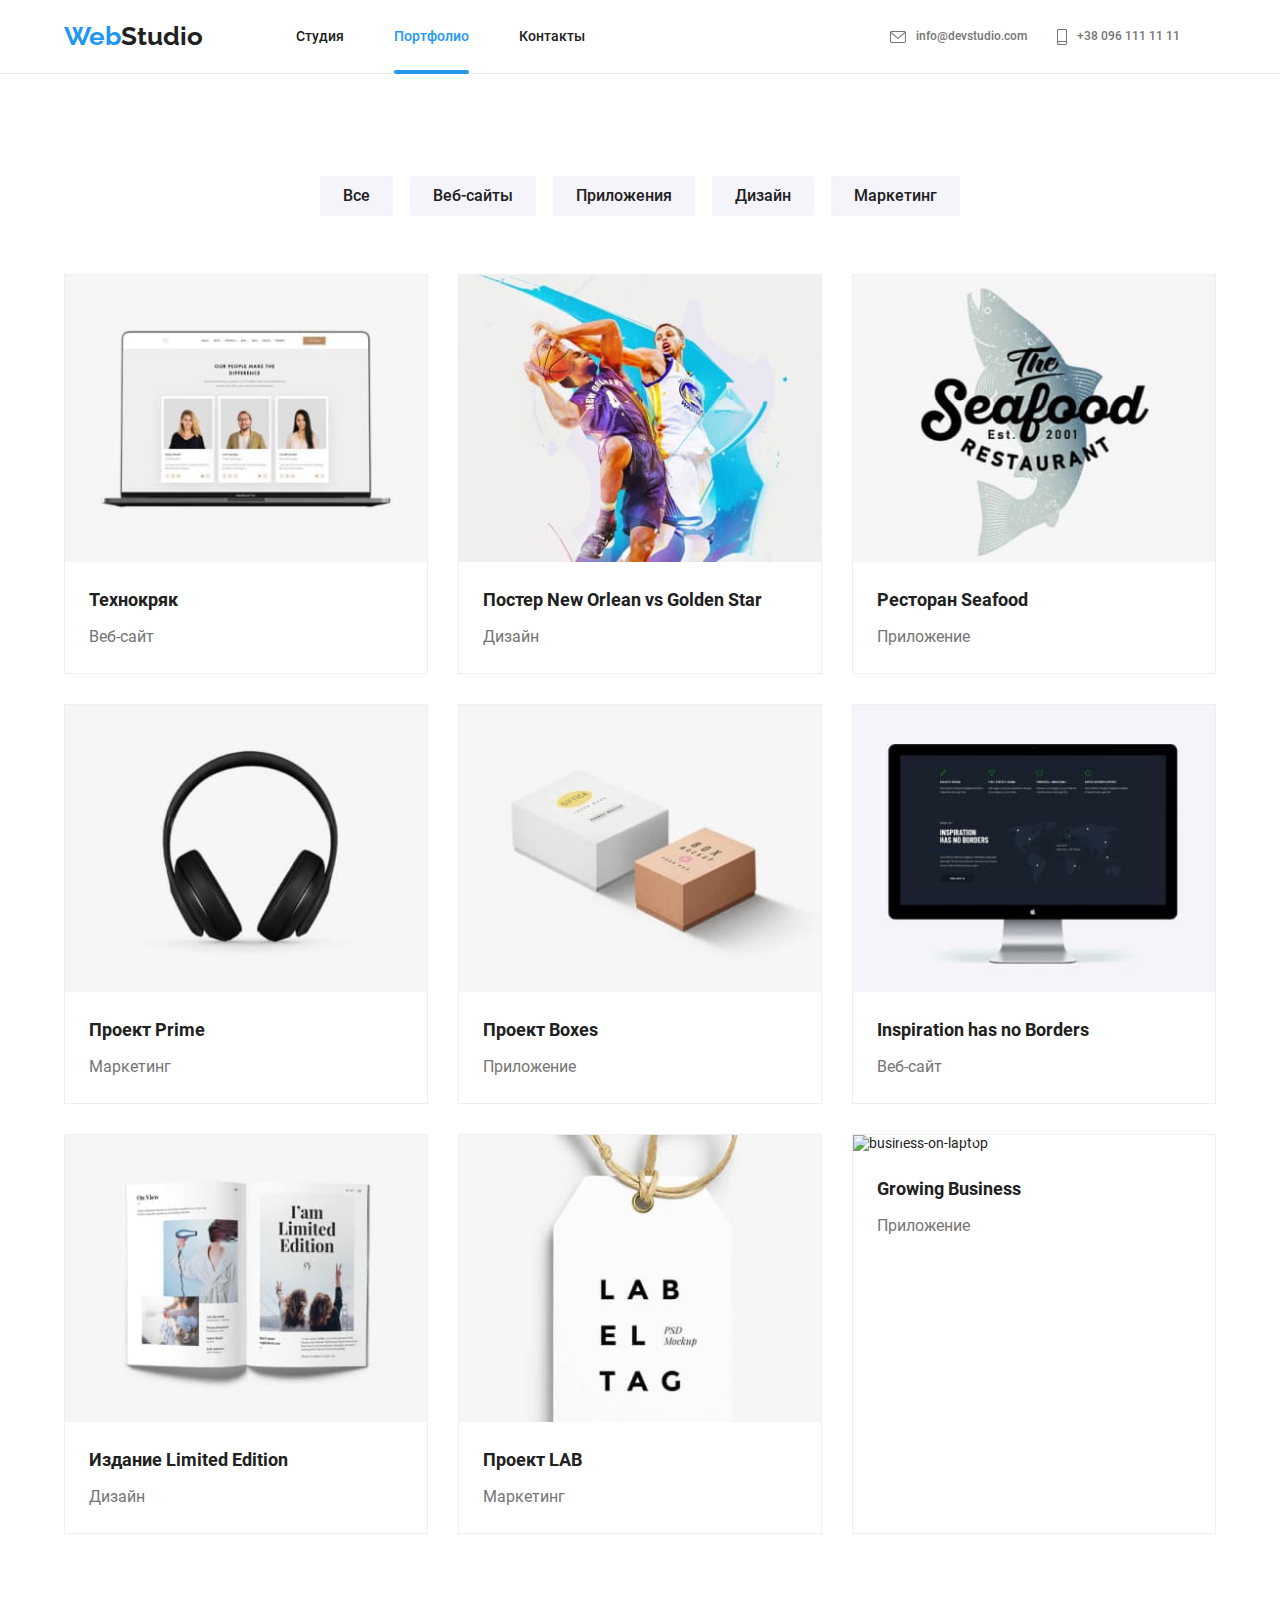
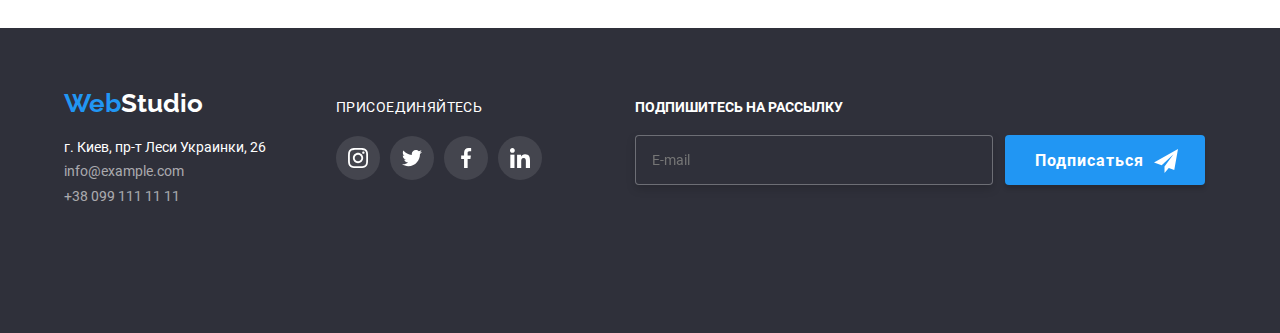
==== commit 62822965: "Поправки  к ДЗ№8" ====
--- a/portfolio.html
+++ b/portfolio.html
@@ -87,7 +87,7 @@
                           <img class="img" src="./img/technocrack.jpg" srcset="./img/technocrack.jpg 1x, ./img/technocrack@2x.jpg 2x" alt="laptop"  width="450"/>
                           <p class="product__text absolute">Технокряк это современная площадка распространения коронавируса. Компании используют эту платформу для цифрового шпионажа и атак на защищённые сервера конкурентов</p>
                         </div>
-                        <div>
+                        <div class="product__textbox">
                           <h2 class="product__title">Технокряк</h2>
                           <p class="product__form">Веб-сайт</p>
                         </div>
@@ -100,11 +100,13 @@
                       <div class="product__thumb relative">
                         <img class="img" src="./img/basketball.jpg" srcset="./img/basketball.jpg 1x, ./img/basketball@2x.jpg 2x" alt="people-playing-basketball" width="450"/>
                         <p class="product__text absolute">Технокряк это современная площадка распространения коронавируса. Компании используют эту платформу для цифрового шпионажа и атак на защищённые сервера конкурентов</p>
-                      </div> 
+                      </div>
+                      <div class="product__textbox"> 
                         <h2 class="product__title">Постер New Orlean vs Golden Star</h2>
                         <p class="product__form">Дизайн</p>
-                    </a>
-                  </div>  
+                      </div>   
+                    </a>
+                  </div>
                 </li>
                 <li class="grid__item">
                   <div class="product">
@@ -113,7 +115,7 @@
                         <img class="img" src="./img/seafood.jpg" srcset="./img/seafood.jpg 1x, ./img/seafood@2x.jpg 2x" alt="restaurant-logo" width="450"/>
                         <p class="product__text absolute">Технокряк это современная площадка распространения коронавируса. Компании используют эту платформу для цифрового шпионажа и атак на защищённые сервера конкурентов</p>
                       </div>
-                      <div>
+                      <div class="product__textbox">
                         <h2 class="product__title">Ресторан Seafood</h2>
                         <p class="product__form">Приложение</p>
                       </div>  
@@ -127,7 +129,7 @@
                         <img class="img" src="./img/headphones.jpg" srcset="./img/headphones.jpg 1x, ./img/headphones@2x.jpg 2x" alt="headphones" width="450"/>
                         <p class="product__text absolute">Технокряк это современная площадка распространения коронавируса. Компании используют эту платформу для цифрового шпионажа и атак на защищённые сервера конкурентов</p>
                       </div>
-                      <div>
+                      <div class="product__textbox">
                         <h2 class="product__title">Проект Prime</h2>
                         <p class="product__form">Маркетинг</p>
                       </div>  
@@ -141,7 +143,7 @@
                         <img class="img" src="./img/boxes.jpg" srcset="./img/boxes.jpg 1x, ./img/boxes@2x.jpg 2x" alt="two-boxes" width="450"/>
                         <p class="product__text absolute">Технокряк это современная площадка распространения коронавируса. Компании используют эту платформу для цифрового шпионажа и атак на защищённые сервера конкурентов</p>
                       </div>
-                      <div>
+                      <div class="product__textbox">
                         <h2 class="product__title">Проект Boxes</h2>
                         <p class="product__form">Приложение</p>
                       </div>  
@@ -155,7 +157,7 @@
                         <img class="img" src="./img/monitor.jpg" srcset="./img/monitor.jpg 1x, ./img/monitor@2x.jpg 2x" alt="monitor" width="450"/>
                         <p class="product__text absolute">Технокряк это современная площадка распространения коронавируса. Компании используют эту платформу для цифрового шпионажа и атак на защищённые сервера конкурентов</p>
                       </div>
-                      <div>  
+                      <div class="product__textbox">  
                         <h2 class="product__title">Inspiration has no Borders</h2>
                         <p class="product__form">Веб-сайт</p>
                       </div>  
@@ -169,7 +171,7 @@
                         <img class="img" src="./img/magazine.jpg" srcset="./img/magazine.jpg 1x, ./img/magazine@2x.jpg 2x" alt="magazine" width="450"/>
                         <p class="product__text absolute">Технокряк это современная площадка распространения коронавируса. Компании используют эту платформу для цифрового шпионажа и атак на защищённые сервера конкурентов</p>
                       </div>  
-                      <div>
+                      <div class="product__textbox">
                         <h2 class="product__title">Издание Limited Edition</h2>
                         <p class="product__form">Дизайн</p>
                       </div>
@@ -183,7 +185,7 @@
                         <img class="img" src="./img/label.jpg" srcset="./img/label.jpg 1x, ./img/label@2x.jpg 2x" alt="label-tag" width="450"/>
                         <p class="product__text absolute">Технокряк это современная площадка распространения коронавируса. Компании используют эту платформу для цифрового шпионажа и атак на защищённые сервера конкурентов</p>
                        </div> 
-                       <div>
+                       <div class="product__textbox">
                         <h2 class="product__title">Проект LAB</h2>
                         <p class="product__form">Маркетинг</p>
                        </div> 
@@ -197,7 +199,7 @@
                         <img class="img" src="./img/business.jpg" srcset="./img/business.jpg 1x, ./img/business@2x.jpg 2x" alt="business-on-laptop" width="450"/>
                         <p class="product__text absolute">Технокряк это современная площадка распространения коронавируса. Компании используют эту платформу для цифрового шпионажа и атак на защищённые сервера конкурентов</p>
                       </div>  
-                      <div>
+                      <div class="product__textbox">
                         <h2 class="product__title">Growing Business</h2>
                         <p class="product__form">Приложение</p>
                       </div> 
--- a/css/main.min.css
+++ b/css/main.min.css
@@ -1,2 +1,2 @@
-/*! normalize.css v8.0.1 | MIT License | github.com/necolas/normalize.css */html{line-height:1.15;-webkit-text-size-adjust:100%}body{margin:0}main{display:block}h1{font-size:2em;margin:0.67em 0}hr{-webkit-box-sizing:content-box;box-sizing:content-box;height:0;overflow:visible}pre{font-family:monospace, monospace;font-size:1em}a{background-color:transparent}abbr[title]{border-bottom:none;text-decoration:underline;-webkit-text-decoration:underline dotted;text-decoration:underline dotted}b,strong{font-weight:bolder}code,kbd,samp{font-family:monospace, monospace;font-size:1em}small{font-size:80%}sub,sup{font-size:75%;line-height:0;position:relative;vertical-align:baseline}sub{bottom:-0.25em}sup{top:-0.5em}img{border-style:none}button,input,optgroup,select,textarea{font-family:inherit;font-size:100%;line-height:1.15;margin:0}button,input{overflow:visible}button,select{text-transform:none}button,[type="button"],[type="reset"],[type="submit"]{-webkit-appearance:button}button::-moz-focus-inner,[type="button"]::-moz-focus-inner,[type="reset"]::-moz-focus-inner,[type="submit"]::-moz-focus-inner{border-style:none;padding:0}button:-moz-focusring,[type="button"]:-moz-focusring,[type="reset"]:-moz-focusring,[type="submit"]:-moz-focusring{outline:1px dotted ButtonText}fieldset{padding:0.35em 0.75em 0.625em}legend{-webkit-box-sizing:border-box;box-sizing:border-box;color:inherit;display:table;max-width:100%;padding:0;white-space:normal}progress{vertical-align:baseline}textarea{overflow:auto}[type="checkbox"],[type="radio"]{-webkit-box-sizing:border-box;box-sizing:border-box;padding:0}[type="number"]::-webkit-inner-spin-button,[type="number"]::-webkit-outer-spin-button{height:auto}[type="search"]{-webkit-appearance:textfield;outline-offset:-2px}[type="search"]::-webkit-search-decoration{-webkit-appearance:none}::-webkit-file-upload-button{-webkit-appearance:button;font:inherit}details{display:block}summary{display:list-item}template{display:none}[hidden]{display:none}html{-webkit-box-sizing:border-box;box-sizing:border-box}*,*::before,*::after{-webkit-box-sizing:border-box;box-sizing:border-box}body{background-color:#fff;font-family:Roboto,sans-serif;font-size:14px;font-style:normal;font-weight:400;color:#212121}img{display:block;max-width:100%;height:auto}.link{text-decoration:none;font-style:normal}.list{list-style-type:none}.button{color:#fff;background-color:#2196F3;text-decoration:none}.relative{position:relative}.absolute{position:absolute}@media screen and (min-width: 768px){.flexbox{display:-webkit-box;display:-ms-flexbox;display:flex}}.container{margin-left:auto;margin-right:auto;width:100%;padding:0 15px}@media screen and (min-width: 480px){.container{width:462px}}@media screen and (min-width: 768px){.container{width:750px}}@media screen and (min-width: 1200px){.container{width:1182px}}@font-face{font-family:'Roboto';font-style:normal;font-weight:400;src:url("../fonts/roboto-v20-latin_cyrillic-regular.eot");src:local("Roboto"),local("Roboto-Regular"),url("../fonts/roboto-v20-latin_cyrillic-regular.eot?#iefix") format("embedded-opentype"),url("../fonts/roboto-v20-latin_cyrillic-regular.woff2") format("woff2"),url("../fonts/roboto-v20-latin_cyrillic-regular.woff") format("woff"),url("../fonts/roboto-v20-latin_cyrillic-regular.ttf") format("truetype"),url("../fonts/roboto-v20-latin_cyrillic-regular.svg#Roboto") format("svg")}@font-face{font-family:'Roboto';font-style:normal;font-weight:500;src:url("../fonts/roboto-v20-latin_cyrillic-500.eot");src:local("Roboto Medium"),local("Roboto-Medium"),url("../fonts/roboto-v20-latin_cyrillic-500.eot?#iefix") format("embedded-opentype"),url("../fonts/roboto-v20-latin_cyrillic-500.woff2") format("woff2"),url("../fonts/roboto-v20-latin_cyrillic-500.woff") format("woff"),url("../fonts/roboto-v20-latin_cyrillic-500.ttf") format("truetype"),url("../fonts/roboto-v20-latin_cyrillic-500.svg#Roboto") format("svg")}@font-face{font-family:'Roboto';font-style:normal;font-weight:700;src:url("../fonts/roboto-v20-latin_cyrillic-700.eot");src:local("Roboto Bold"),local("Roboto-Bold"),url("../fonts/roboto-v20-latin_cyrillic-700.eot?#iefix") format("embedded-opentype"),url("../fonts/roboto-v20-latin_cyrillic-700.woff2") format("woff2"),url("../fonts/roboto-v20-latin_cyrillic-700.woff") format("woff"),url("../fonts/roboto-v20-latin_cyrillic-700.ttf") format("truetype"),url("../fonts/roboto-v20-latin_cyrillic-700.svg#Roboto") format("svg")}@font-face{font-family:'Roboto';font-style:normal;font-weight:900;src:url("../fonts/roboto-v20-latin_cyrillic-900.eot");src:local("Roboto Black"),local("Roboto-Black"),url("../fonts/roboto-v20-latin_cyrillic-900.eot?#iefix") format("embedded-opentype"),url("../fonts/roboto-v20-latin_cyrillic-900.woff2") format("woff2"),url("../fonts/roboto-v20-latin_cyrillic-900.woff") format("woff"),url("../fonts/roboto-v20-latin_cyrillic-900.ttf") format("truetype"),url("../fonts/roboto-v20-latin_cyrillic-900.svg#Roboto") format("svg")}@font-face{font-family:'Raleway';font-style:normal;font-weight:400;src:url("../fonts/raleway-v17-latin_cyrillic-regular.eot");src:local(""),url("../fonts/raleway-v17-latin_cyrillic-regular.eot?#iefix") format("embedded-opentype"),url("../fonts/raleway-v17-latin_cyrillic-regular.woff2") format("woff2"),url("../fonts/raleway-v17-latin_cyrillic-regular.woff") format("woff"),url("../fonts/raleway-v17-latin_cyrillic-regular.ttf") format("truetype"),url("../fonts/raleway-v17-latin_cyrillic-regular.svg#Raleway") format("svg")}@font-face{font-family:'Raleway';font-style:normal;font-weight:700;src:url("../fonts/raleway-v17-latin_cyrillic-700.eot");src:local(""),url("../fonts/raleway-v17-latin_cyrillic-700.eot?#iefix") format("embedded-opentype"),url("../fonts/raleway-v17-latin_cyrillic-700.woff2") format("woff2"),url("../fonts/raleway-v17-latin_cyrillic-700.woff") format("woff"),url("../fonts/raleway-v17-latin_cyrillic-700.ttf") format("truetype"),url("../fonts/raleway-v17-latin_cyrillic-700.svg#Raleway") format("svg")}.page__header{display:-webkit-box;display:-ms-flexbox;display:flex;-webkit-box-align:center;-ms-flex-align:center;align-items:center;padding:16px 0 16px 0;border-bottom:1px solid #ECECEC}@media screen and (max-width: 767px){.page__header{position:relative}}@media screen and (min-width: 768px){.page__header{padding:21px 0 21px 0}}.menu__burger{width:18.67px;height:18.67px;-webkit-transition:fill 250ms cubic-bezier(0.4, 0, 0.2, 1);transition:fill 250ms cubic-bezier(0.4, 0, 0.2, 1)}.menu-button:hover .menu__burger .menu-button:focus .menu__burger{fill:#2196F3}.menu__button{display:-webkit-inline-box;display:-ms-inline-flexbox;display:inline-flex;margin:0;padding:0;border:none;background-color:transparent;margin-left:auto;-webkit-box-align:center;-ms-flex-align:center;align-items:center}.menu__button:hover,.menu__button:focus{fill:#2196F3}@media screen and (min-width: 768px){.menu__button{display:none}}.menu__button .icon__close{display:none}.menu__button.is-open .icon__close{display:block}.menu__button.is-open .icon__menu{display:none}.menu__container.is-open{display:block}@media screen and (max-width: 767px){.menu__container{display:none;position:absolute;top:100%;left:0;width:100%;height:453px;padding:60px;background-color:#fff;text-align:center;font-size:20px;border:1px solid #ECECEC;z-index:999}}@media screen and (min-width: 768px){.menu__container{display:-webkit-box;display:-ms-flexbox;display:flex}}.webstudio{display:inline-block;text-decoration:none;padding:0;-webkit-box-align:center;-ms-flex-align:center;align-items:center}@media screen and (min-width: 480px) and (max-width: 767px){.webstudio{font-size:24px}}@media screen and (min-width: 768px) and (max-width: 1199px){.webstudio{font-size:24px;display:-webkit-box;display:-ms-flexbox;display:flex;margin-right:88px;-webkit-box-align:center;-ms-flex-align:center;align-items:center}}@media screen and (min-width: 1200px){.webstudio{font-size:26px;display:-webkit-box;display:-ms-flexbox;display:flex;margin-right:93px}}.webstudio__text{display:inline-block;font-family:Raleway,sans-serif;font-weight:700;line-height:1.2;margin:0}.webstudio__web-color{color:#2196F3}.webstudio__studio-color{color:#212121}.navigation{display:-webkit-box;display:-ms-flexbox;display:flex}@media screen and (min-widht: 768px){.navigation{-webkit-box-align:center;-ms-flex-align:center;align-items:center}}.menu{-webkit-box-align:center;-ms-flex-align:center;align-items:center;padding:0;margin:0}@media screen and (min-width: 768px){.menu{display:-webkit-box;display:-ms-flexbox;display:flex;margin-right:84px}}@media screen and (min-width: 1200px){.menu{margin-right:305px}}.menu__item{display:block;-webkit-box-align:center;-ms-flex-align:center;align-items:center;font-weight:500;line-height:1.4;list-style-type:none}@media screen and (max-width: 767px){.menu__item{font-size:18px;font-weight:500;margin-bottom:40px}}@media screen and (min-width: 768px){.menu__item{font-size:14px}.menu__item:not(:last-child){margin-right:50px}}@media screen and (min-width: 1200px){.menu__item{font-size:14px}}.menu__link{text-decoration:none;color:#212121;-webkit-transition:color 250ms cubic-bezier(0.4, 0, 0.2, 1);transition:color 250ms cubic-bezier(0.4, 0, 0.2, 1)}.menu__link.current{color:#2196F3}.menu__link:hover,.menu__link:focus{color:#2196F3}.link.current{position:relative}.link.current::after{position:absolute;content:"";width:100%;height:4px;border-radius:2px;left:0;right:0;bottom:-10px;background-color:#2196F3}@media screen and (min-width: 768px) and (max-width: 1199px){.link.current::after{bottom:-40px}}@media screen and (min-width: 1200px){.link.current::after{bottom:-30px}}.contacts{font-family:Roboto,sans-serif;font-weight:500;font-style:normal;line-height:1.4;list-style-type:none;padding:0}@media screen and (max-width: 767px){.contacts{font-size:18px;font-weight:500}}@media screen and (min-width: 768px){.contacts{font-size:12px;margin:0;-webkit-box-align:center;-ms-flex-align:center;align-items:center}}@media screen and (min-width: 1200px){.contacts{display:-webkit-box;display:-ms-flexbox;display:flex;-webkit-box-orient:horizontal;-webkit-box-direction:normal;-ms-flex-direction:row;flex-direction:row}}@media screen and (max-width: 767px){.contacts__item{margin-bottom:16px}}@media screen and (min-width: 768px) and (max-width: 1199px){.contacts__item:not(:last-child){margin-bottom:16px}}@media screen and (min-width: 1200px){.contacts__item:not(:last-child){margin-right:30px}}.contacts__link{color:#757575;-webkit-transition:color 250ms cubic-bezier(0.4, 0, 0.2, 1);transition:color 250ms cubic-bezier(0.4, 0, 0.2, 1)}@media screen and (min-width: 768px) and (max-width: 1199px){.contacts__link{display:-webkit-box;display:-ms-flexbox;display:flex}}@media screen and (min-width: 1200px){.contacts__link{display:-webkit-box;display:-ms-flexbox;display:flex;-webkit-box-orient:horizontal;-webkit-box-direction:normal;-ms-flex-direction:row;flex-direction:row;-webkit-box-align:center;-ms-flex-align:center;align-items:center;-webkit-box-pack:center;-ms-flex-pack:center;justify-content:center}}.contacts__link:hover,.contacts__link:focus{color:#2196F3}.icon--envelope{width:16px;height:12px;margin-right:10px;fill:currentColor}.icon--smartphone{width:10px;height:16px;margin-right:10px;fill:currentColor}.hero__overlay{max-width:1600px;max-height:600px;margin-left:auto;margin-right:auto;padding:118px 0;background-color:#2F303A;background-image:-webkit-gradient(linear, left top, right top, from(rgba(47,48,58,0.4)), to(rgba(47,48,58,0.4))),url("../img/hero-480.jpg");background-image:linear-gradient(to right, rgba(47,48,58,0.4), rgba(47,48,58,0.4)),url("../img/hero-480.jpg");background-repeat:no-repeat;background-position:center;background-size:cover;text-align:center}@media screen and (min-device-pixel-ratio: 2), screen and (-webkit-min-device-pixel-ratio: 2), screen and (min-resolution: 192dpi), screen and (min-resolution: 2dppx){.hero__overlay{background-image:url("../img/hero-480@2x.jpg")}}@media screen and (min-width: 768px){.hero__overlay{background-image:url("../img/hero-768.jpg")}}@media screen and (min-width: 768px) and (min-device-pixel-ratio: 2), screen and (min-width: 768px) and (-webkit-min-device-pixel-ratio: 2), screen and (min-width: 768px) and (min-resolution: 192dpi), screen and (min-width: 768px) and (min-resolution: 2dppx){.hero__overlay{background-image:url("../img/hero-768@2x.jpg")}}@media screen and (min-width: 1200px){.hero__overlay{background-image:url("../img/hero-1200.jpg")}}@media screen and (min-width: 1200px) and (min-device-pixel-ratio: 2), screen and (min-width: 1200px) and (-webkit-min-device-pixel-ratio: 2), screen and (min-width: 1200px) and (min-resolution: 192dpi), screen and (min-width: 1200px) and (min-resolution: 2dppx){.hero__overlay{background-image:url("../img/hero-1200@2x.jpg")}}@media screen and (min-width: 1200px){.hero__overlay{padding:200px 0}}.hero__title{font-weight:900;font-size:26px;line-height:1.4;color:#fff;text-transform:uppercase;letter-spacing:0.06em}@media screen and (min-width: 1200px){.hero__title{font-size:44px;margin:0 0 30px 0}}.hero__button{-webkit-box-align:center;-ms-flex-align:center;align-items:center;text-align:center}.hero--button{display:inline-block;letter-spacing:0.06em;font-weight:700;font-size:16px;line-height:1.9;border-radius:4px;padding:10px 32px;min-width:200px;height:50px;border:1px solid transparent;cursor:pointer}.feauters{padding-top:60px;padding-bottom:60px}.features__list{margin:0;padding:0}@media screen and (min-width: 768px) and (max-width: 1199px){.features__list{display:-webkit-box;display:-ms-flexbox;display:flex;-ms-flex-wrap:wrap;flex-wrap:wrap}}@media screen and (min-width: 1200px){.features__list{display:-webkit-box;display:-ms-flexbox;display:flex;-webkit-box-orient:horizontal;-webkit-box-direction:normal;-ms-flex-direction:row;flex-direction:row}}@media screen and (min-width: 768px) and (max-width: 1199px){.feature__item{width:calc((100% - 30px) / 2);margin-right:30px;margin-bottom:30px}.feature__item:nth-child(2n){margin-right:0}.feature__item:nth-last-child(-n+2){margin-bottom:0}}@media screen and (min-width: 1200px){.feature__item:not(:last-child){margin-right:30px}}.feature__item::before{content:"";display:block;height:120px;width:100%;margin:0}.feature__item--antenna::before{background-image:url("../img/feature-icons/antenna.svg");background-repeat:no-repeat;background-position:center;background-size:70px 70px;background-color:#F5F4FA}.feature__item--clock::before{background-image:url("../img/feature-icons/clock.svg");background-repeat:no-repeat;background-position:center;background-size:70px 70px;background-color:#F5F4FA}.feature__item--diagram::before{background-image:url("../img/feature-icons/diagram.svg");background-repeat:no-repeat;background-position:center;background-size:70px 70px;background-color:#F5F4FA}.feature__item--astronaut::before{background-image:url("../img/feature-icons/astronaut.svg");background-repeat:no-repeat;background-position:center;background-size:70px 70px;background-color:#F5F4FA}.feature__name{text-align:center;font-weight:700;line-height:1.2;letter-spacing:0.03em;text-transform:uppercase;margin:30px 0 10px 0}@media screen and (min-width: 480px){.feature__name{font-size:14px}}@media screen and (min-width: 768px){.feature__name{text-align:start}}.feature__text{text-align:center;line-height:1.7;color:#757575;margin:0 0 30px 0}@media screen and (min-width: 768px){.feature__text{text-align:start}}.doings{padding-bottom:94px}@media screen and (max-width: 1199px){.doings{display:none}}.doings__title{font-weight:700;font-size:36px;line-height:1.2;margin:0;margin-bottom:50px;text-align:center}.doings__list{display:-webkit-box;display:-ms-flexbox;display:flex;padding:0;font-size:0}.doings__item{width:calc((100% - 30px * 2) / 3)}.doings__item:not(:last-child){margin-right:30px}.doings__text{width:100%;height:70px;font-size:14px;line-height:1.2;font-weight:700;text-transform:uppercase;text-align:center;letter-spacing:0.03em;color:#fff;background-color:rgba(47,48,58,0.8);margin:0;padding:27px 82px;top:224px}.team{background-color:#F5F4FA;padding:60px 0}@media screen and (min-width: 1200px){.team{padding:94px 0}}.team__title{font-weight:700;line-height:1.2;text-align:center;margin:0 0 30px 0}@media screen and (min-width: 480px) and (max-width: 767px){.team__title{font-size:28px}}@media screen and (min-width: 1200px){.team__title{font-size:36px}}.team__list{padding:0;margin:0;font-size:0}@media screen and (min-width: 768px) and (max-width: 1199px){.team__list{display:-webkit-box;display:-ms-flexbox;display:flex;-ms-flex-wrap:wrap;flex-wrap:wrap}}@media screen and (min-width: 1200px){.team__list{display:-webkit-box;display:-ms-flexbox;display:flex;-webkit-box-orient:horizontal;-webkit-box-direction:normal;-ms-flex-direction:row;flex-direction:row}}.team__item{background-color:#fff;-webkit-box-shadow:0px 1px 3px rgba(0,0,0,0.12),0px 1px 1px rgba(0,0,0,0.14),0px 2px 1px rgba(0,0,0,0.2);box-shadow:0px 1px 3px rgba(0,0,0,0.12),0px 1px 1px rgba(0,0,0,0.14),0px 2px 1px rgba(0,0,0,0.2);border-radius:0px 0px 4px 4px;padding:0 0 30px 0}@media screen and (min-width: 480px) and (max-width: 767px){.team__item:not(:last-child){margin-bottom:30px}}@media screen and (min-width: 768px) and (max-width: 1199px){.team__item{width:calc((100% - 30px) / 2);margin-right:30px;margin-bottom:30px}.team__item:nth-child(2n){margin-right:0}.team__item:nth-last-child(-n+2){margin-bottom:0}}@media screen and (min-width: 1200px){.team__item:not(:last-child){margin-right:30px}}.team__img{text-align:center}.team__member{text-align:center;font-weight:500;font-size:16px;line-height:1.2;margin:30px 0 10px 0}.team__text{text-align:center;font-size:16px;line-height:1.2;color:#757575;margin:0 0 16px 0}.icon-list{display:-webkit-box;display:-ms-flexbox;display:flex;margin:0;padding:0;-webkit-box-pack:center;-ms-flex-pack:center;justify-content:center}.icon__link{display:-webkit-box;display:-ms-flexbox;display:flex;-webkit-box-pack:center;-ms-flex-pack:center;justify-content:center;-webkit-box-align:center;-ms-flex-align:center;align-items:center;width:44px;height:44px;background-color:#fff;color:#AFB1B8;border-radius:50%;-webkit-transition:background-color,color,fill,250ms cubic-bezier(0.4, 0, 0.2, 1);transition:background-color,color,fill,250ms cubic-bezier(0.4, 0, 0.2, 1)}.icon__link:hover,.icon__link:focus{background-color:#2196F3;color:#fff}.social__icon{width:20px;height:20px;fill:currentColor}.clients{background-color:#fff;padding-top:60px;padding-bottom:60px}.clients__title{display:block;font-weight:700;font-size:36px;line-height:1.5;text-align:center;margin:0 0 30px 0}@media screen and (min-width: 480px) and (max-width: 767px){.clients__title{font-size:28px}}@media screen and (min-width: 1200px){.clients__title{font-size:36px}}.clients__list{padding:0;margin:0;-webkit-box-pack:center;-ms-flex-pack:center;justify-content:center}@media screen and (min-width: 480px) and (max-width: 1199px){.clients__list{display:-webkit-box;display:-ms-flexbox;display:flex;-ms-flex-wrap:wrap;flex-wrap:wrap}}@media screen and (min-width: 1200px){.clients__list{display:-webkit-box;display:-ms-flexbox;display:flex}}@media screen and (min-width: 480px) and (max-width: 767px){.clients__item{width:calc((100% - 30px) / 2);margin-right:30px;margin-bottom:30px}.clients__item:nth-child(2n){margin-right:0}.clients__item:nth-last-child(-n+2){margin-bottom:0}}@media screen and (min-width: 768px) and (max-width: 1199px){.clients__item{width:calc((100% - 2 * 30px) / 3);margin-right:30px;margin-bottom:30px}.clients__item:nth-child(3n){margin-right:0}.clients__item:nth-last-child(-n+3){margin-bottom:0}}@media screen and (min-width: 1200px){.clients__item{margin-right:30px}.clients__item:last-child{margin-right:0}}.clients__link{display:-webkit-box;display:-ms-flexbox;display:flex;-webkit-box-pack:center;-ms-flex-pack:center;justify-content:center;-webkit-box-align:center;-ms-flex-align:center;align-items:center;background-position:center;width:100%;height:90px;border:1px solid #AFB1B8;border-radius:4px;color:#AFB1B8;-webkit-transition:color,border-color,250ms cubic-bezier(0.4, 0, 0.2, 1);transition:color,border-color,250ms cubic-bezier(0.4, 0, 0.2, 1)}.clients__link:hover,.clients__link:focus{color:#2196F3;border-color:#2196F3}@media screen and (min-width: 1200px){.clients__link{width:170px;height:90px}}.clients__icon--one{width:44.27px;height:49.23px;fill:currentColor}.clients__icon--two{width:40px;height:52px;fill:currentColor}.clients__icon--three{width:41px;height:42.6px;fill:currentColor}.clients__icon--four{width:79.66px;height:42.02px;fill:currentColor}.clients__icon--five{width:59px;height:47px;fill:currentColor}.clients__icon--six{width:88.48px;height:45.44px;fill:currentColor}.page__footer{padding:60px 0;background-color:#2F303A}@media screen and (min-width: 768px){.page__footer{display:-webkit-box;display:-ms-flexbox;display:flex;-ms-flex-pack:distribute;justify-content:space-around}}.footer--container{-webkit-box-align:baseline;-ms-flex-align:baseline;align-items:baseline}@media screen and (min-width: 768px) and (max-width: 1199px){.footer--container{display:-webkit-box;display:-ms-flexbox;display:flex;-ms-flex-wrap:wrap;flex-wrap:wrap;-ms-flex-pack:distribute;justify-content:space-around}}@media screen and (min-width: 1200px){.footer--container{display:-webkit-box;display:-ms-flexbox;display:flex}}.webstudio.webstudio--footer{margin:0 0 20px 0}.studio--footer{color:#fff}.address{margin-bottom:60px;text-align:center}@media screen and (min-width: 768px) and (max-width: 1199px){.address{display:-webkit-box;display:-ms-flexbox;display:flex;-webkit-box-orient:vertical;-webkit-box-direction:normal;-ms-flex-direction:column;flex-direction:column;-webkit-box-pack:center;-ms-flex-pack:center;justify-content:center;-webkit-box-align:center;-ms-flex-align:center;align-items:center}}@media screen and (min-width: 1200px){.address{display:-webkit-box;display:-ms-flexbox;display:flex;-webkit-box-orient:vertical;-webkit-box-direction:normal;-ms-flex-direction:column;flex-direction:column}}.address__points{text-align:center;-webkit-box-align:center;-ms-flex-align:center;align-items:center}@media screen and (min-width: 1200px){.address__points{display:-webkit-box;display:-ms-flexbox;display:flex;-webkit-box-orient:vertical;-webkit-box-direction:normal;-ms-flex-direction:column;flex-direction:column;-webkit-box-pack:start;-ms-flex-pack:start;justify-content:flex-start;-webkit-box-align:start;-ms-flex-align:start;align-items:flex-start}}.address__map{color:#fff;font-style:normal;margin:0 0 8px 0}.address__link{display:block;color:rgba(255,255,255,0.6);-webkit-transition:color 250ms cubic-bezier(0.4, 0, 0.2, 1);transition:color 250ms cubic-bezier(0.4, 0, 0.2, 1)}.address__link:hover,.address__link:focus{color:#2196F3}@media screen and (min-width: 480px) and (max-width: 767px){.address__link{margin-bottom:8px}}@media screen and (min-width: 768px) and (max-width: 1199px){.address__link{margin-bottom:8px}}@media screen and (min-width: 1200px){.address__link{margin-bottom:9px}}@media screen and (min-width: 480px) and (max-width: 767px){.join{margin-bottom:60px}}@media screen and (min-width: 768px) and (max-width: 1200px){.join{display:-webkit-box;display:-ms-flexbox;display:flex;-webkit-box-orient:vertical;-webkit-box-direction:normal;-ms-flex-direction:column;flex-direction:column}}@media screen and (min-width: 1200px){.join{margin-left:70px}}.join__title{color:#fff;text-align:center;padding:0;font-size:14px;line-height:1.3;letter-spacing:0.03em;text-transform:uppercase;margin:0 0 20px 0}@media screen and (min-width: 1200px){.join__title{text-align:start}}.join__list{display:-webkit-box;display:-ms-flexbox;display:flex;-webkit-box-pack:center;-ms-flex-pack:center;justify-content:center;-webkit-box-orient:horizontal;-webkit-box-direction:normal;-ms-flex-direction:row;flex-direction:row;margin:0;padding:0}.join__item:not(:last-child){margin-right:10px}.join__link{display:-webkit-box;display:-ms-flexbox;display:flex;-webkit-box-pack:center;-ms-flex-pack:center;justify-content:center;-webkit-box-align:center;-ms-flex-align:center;align-items:center;width:44px;height:44px;border-radius:50%;background-color:rgba(255,255,255,0.1);color:#fff;-webkit-transition:background-color 250ms cubic-bezier(0.4, 0, 0.2, 1);transition:background-color 250ms cubic-bezier(0.4, 0, 0.2, 1)}.join__link:hover,.join__link:focus{background-color:#2196F3}.join__icon{width:20px;height:20px;fill:currentColor}.signup{width:100%;text-align:center}@media screen and (min-width: 1200px){.signup{text-align:start;margin-left:93px;width:570px}}.signup__title{color:#fff;font-weight:700;line-height:1.17;text-transform:uppercase}.signup__form{margin:20px 0 0 0}@media screen and (min-width: 768px) and (max-width: 1199px){.signup__form{display:-webkit-box;display:-ms-flexbox;display:flex;-webkit-box-orient:vertical;-webkit-box-direction:normal;-ms-flex-direction:column;flex-direction:column;-webkit-box-align:center;-ms-flex-align:center;align-items:center}}@media screen and (min-width: 1200px){.signup__form{display:-webkit-box;display:-ms-flexbox;display:flex;-webkit-box-orient:horizontal;-webkit-box-direction:normal;-ms-flex-direction:row;flex-direction:row}}.signup__email{display:inline-block;color:#fff;width:100%;height:50px;border:1px solid rgba(255,255,255,0.3);-webkit-filter:drop-shadow(0px 4px 4px rgba(0,0,0,0.15));filter:drop-shadow(0px 4px 4px rgba(0,0,0,0.15));border-radius:4px;background-color:#2F303A;padding:15px 295px 15px 16px;margin-bottom:20px}@media screen and (min-width: 768px) and (max-width: 1199px){.signup__email{width:450px}}@media screen and (min-width: 1200px){.signup__email{width:358px;margin-right:12px}}.signup--button{display:inline-block;width:200px;height:50px;font-weight:700;font-size:16px;line-height:1.9;letter-spacing:0.06em;text-align:center;vertical-align:middle;border-radius:4px;-webkit-box-shadow:0px 4px 4px rgba(0,0,0,0.15);box-shadow:0px 4px 4px rgba(0,0,0,0.15);border:1px solid transparent;padding:10px 62px 10px 29px}.signup__icon{top:13px;right:26px;bottom:13px;width:24px;height:24px;background-size:contain;fill:#fff}.is-hidden{opacity:0;visibility:hidden;pointer-events:none;-webkit-transition:0.5s linear 0.5s;transition:0.5s linear 0.5s}.backdrop{position:fixed;top:0;left:0;width:100%;height:100%;background-color:rgba(0,0,0,0.2);overflow:auto;overflow-y:scroll}.modal{width:100%;max-width:450px;max-height:609px;border-radius:4px;background-color:#fff;top:50%;left:50%;-webkit-transform:translate(-50%, -50%) scale(1);transform:translate(-50%, -50%) scale(1);-webkit-transition:all 0.5s;transition:all 0.5s;padding:40px}.is-hidden .modal{-webkit-transform:translate(-50%, -50%) scale(0);transform:translate(-50%, -50%) scale(0)}@media screen and (min-width: 1200px){.modal{max-width:528px}}.modal__button{position:absolute;top:8px;right:8px;margin-left:auto;padding:0;width:30px;height:30px;border-radius:50%;-webkit-box-pack:center;-ms-flex-pack:center;justify-content:center;-webkit-box-align:center;-ms-flex-align:center;align-items:center;border:1px solid transparent;cursor:pointer}.modal__close{width:11px;height:11px;-webkit-transition:fill 250ms cubic-bezier(0.4, 0, 0.2, 1);transition:fill 250ms cubic-bezier(0.4, 0, 0.2, 1)}.modal__button:hover .modal__close,.modal__button:focus .modal__close{fill:#2196F3}.form__label{display:inline-block;margin-right:auto;line-height:1.2;letter-spacing:0.01em;color:#757575;margin-bottom:4px}.form__input{display:block;width:100%;height:40px;margin-bottom:10px;padding-left:30px;border:1px solid rgba(33,33,33,0.2);-webkit-transition:outline-color 250ms cubic-bezier(0.4, 0, 0.2, 1);transition:outline-color 250ms cubic-bezier(0.4, 0, 0.2, 1)}.form__input:focus{outline-color:#2196F3;border-radius:4px}.form__input:focus+.form__icon{fill:#2196F3}textarea{display:block;resize:none;border:1px solid rgba(33,33,33,0.2);width:100%;height:120px;padding:12px;-webkit-transition:outline-color 250ms cubic-bezier(0.4, 0, 0.2, 1);transition:outline-color 250ms cubic-bezier(0.4, 0, 0.2, 1)}textarea:focus{outline-color:#2196F3}.checkbox{-moz-appearance:none;-webkit-appearance:none;appearance:none}.checkbox:checked ~ .checkbox--custom::before{background-image:url("../img/checkbox-mark.svg");background-color:#2196F3;border-color:#2196F3;border-radius:2px;background-size:contain;background-origin:border-box}.policy__checkbox{font-size:12px;color:#757575;line-height:1.7}.policy__checkbox::before{display:inline-block;content:"";width:16px;height:15px;vertical-align:middle;border:2px solid #212121;margin-right:5px;-webkit-transition:250ms cubic-bezier(0.4, 0, 0.2, 1);transition:250ms cubic-bezier(0.4, 0, 0.2, 1)}@media screen and (min-width: 1200px){.policy__checkbox{font-size:14px}}.checkbox__link{color:#2196F3;font-size:12px;line-height:1.7}@media screen and (min-width: 1200px){.checkbox__link{font-size:14px}}.modal__text{display:inline-block;padding:0;margin:0 0 12px 0;width:100%;font-size:20px;font-weight:700;line-height:1.7;text-align:center;vertical-align:middle;letter-spacing:0.03em}@media screen and (min-width: 1200px){.modal__text{line-height:1.2}}.form__icon{width:12px;height:12px;top:14px;bottom:14px;left:15px;-webkit-transition:fill 250ms cubic-bezier(0.4, 0, 0.2, 1);transition:fill 250ms cubic-bezier(0.4, 0, 0.2, 1)}.policy{margin:20px 0 0 0;text-align:center}.form__button{display:-webkit-box;display:-ms-flexbox;display:flex;-webkit-box-pack:center;-ms-flex-pack:center;justify-content:center;margin:31px 0 0 0}.button.sent--modal{max-width:200px;height:50px;font-weight:700;font-size:16px;line-height:1.8;letter-spacing:0.06em;vertical-align:middle;padding:10px 55px;background-color:#2196F3;color:#fff;-webkit-box-shadow:0px 4px 4px rgba(0,0,0,0.15);box-shadow:0px 4px 4px rgba(0,0,0,0.15);border-radius:4px;border:1px solid transparent}.buttons--container{-webkit-box-pack:center;-ms-flex-pack:center;justify-content:center}.buttons__list{margin:0;padding:0}@media screen and (min-width: 480px) and (max-width: 767px){.buttons__list{display:-webkit-box;display:-ms-flexbox;display:flex;-ms-flex-wrap:wrap;flex-wrap:wrap;padding:60px 0 0 0;margin:0 0 40px 0}}@media screen and (min-width: 768px) and (max-width: 1199px){.buttons__list{display:-webkit-box;display:-ms-flexbox;display:flex;padding:60px 0 0 0;margin:0 0 30px 0}}@media screen and (min-width: 1200px){.buttons__list{display:-webkit-box;display:-ms-flexbox;display:flex;padding:94px 0 0 0;margin:0 0 50px 0}}.buttons__item{-webkit-box-orient:horizontal;-webkit-box-direction:normal;-ms-flex-direction:row;flex-direction:row;margin:8px}.buttons__item:not(:last-child){margin-right:9px}@media screen and (min-width: 480px){.buttons__item:hover,.buttons__item:focus{-webkit-box-shadow:0px 3px 1px rgba(0,0,0,0.1),0px 1px 2px rgba(0,0,0,0.08),0px 2px 2px rgba(0,0,0,0.12);box-shadow:0px 3px 1px rgba(0,0,0,0.1),0px 1px 2px rgba(0,0,0,0.08),0px 2px 2px rgba(0,0,0,0.12)}}.button--portfolio{color:#212121;background-color:#F5F4FA;font-weight:500;font-size:16px;line-height:1.6;display:inline-block;border-radius:4px;padding:6px 22px;min-width:70px;border:1px solid transparent;-webkit-transition:color,background-color,250ms cubic-bezier(0.4, 0, 0.2, 1);transition:color,background-color,250ms cubic-bezier(0.4, 0, 0.2, 1)}.button--portfolio:hover,.button--portfolio:focus{color:#fff;background-color:#2196F3}.grid{margin:0}@media screen and (min-width: 480px) and (max-width: 767px){.grid{padding:0 0 60px 0}}@media screen and (min-width: 768px) and (max-width: 1199px){.grid{display:-webkit-box;display:-ms-flexbox;display:flex;-ms-flex-wrap:wrap;flex-wrap:wrap;padding:0 0 60px 0}}@media screen and (min-width: 1200px){.grid{display:-webkit-box;display:-ms-flexbox;display:flex;-ms-flex-wrap:wrap;flex-wrap:wrap;padding:0 0 94px 0}}.grid__item{background-color:#fff;border:1px solid #eee;overflow:hidden}@media screen and (min-width: 480px) and (max-width: 767px){.grid__item:not(:last-child){margin-bottom:30px}}@media screen and (min-width: 768px) and (max-width: 1199px){.grid__item{width:calc((100% - 30px) / 2);margin:0 30px 30px 0}.grid__item:nth-child(2n){margin-right:0}.grid__item:nth-last-child(1){margin-bottom:0}.grid__item:first-child{height:404px}}@media screen and (min-width: 1200px){.grid__item{width:calc((100% - 30px * 2) / 3);margin:0 30px 30px 0}.grid__item:nth-child(3n){margin-right:0}.grid__item:nth-last-child(-n+3){margin-bottom:0}}.grid__item:hover,.grid__item:focus{-webkit-box-shadow:0px 1px 1px rgba(0,0,0,0.12),0px 4px 4px rgba(0,0,0,0.06),1px 4px 6px rgba(0,0,0,0.16);box-shadow:0px 1px 1px rgba(0,0,0,0.12),0px 4px 4px rgba(0,0,0,0.06),1px 4px 6px rgba(0,0,0,0.16)}.product__link{display:block;color:#212121;text-decoration:none;margin:0}.product__text{width:100%;height:100%;top:0;left:0;margin:0;padding:63px 24px;font-size:18px;line-height:1.5;letter-spacing:0.03em;color:#fff;background-color:rgba(33,150,243,0.9);-webkit-transform:translatey(100%);transform:translatey(100%);-webkit-transition:-webkit-transform 250ms cubic-bezier(0.4, 0, 0.2, 1);transition:-webkit-transform 250ms cubic-bezier(0.4, 0, 0.2, 1);transition:transform 250ms cubic-bezier(0.4, 0, 0.2, 1);transition:transform 250ms cubic-bezier(0.4, 0, 0.2, 1), -webkit-transform 250ms cubic-bezier(0.4, 0, 0.2, 1)}.grid__item:hover .product__text,.grid__item:focus .product__text{-webkit-transform:translatey(0);transform:translatey(0)}.product__title{margin:20px 24px 4px;font-weight:700;font-size:18px;line-height:2;color:#212121}.product__thumb{overflow:hidden}.product__form{margin:4px 24px 20px;font-size:16px;line-height:1.9;color:#757575}
+/*! normalize.css v8.0.1 | MIT License | github.com/necolas/normalize.css */html{line-height:1.15;-webkit-text-size-adjust:100%}body{margin:0}main{display:block}h1{font-size:2em;margin:0.67em 0}hr{-webkit-box-sizing:content-box;box-sizing:content-box;height:0;overflow:visible}pre{font-family:monospace, monospace;font-size:1em}a{background-color:transparent}abbr[title]{border-bottom:none;text-decoration:underline;-webkit-text-decoration:underline dotted;text-decoration:underline dotted}b,strong{font-weight:bolder}code,kbd,samp{font-family:monospace, monospace;font-size:1em}small{font-size:80%}sub,sup{font-size:75%;line-height:0;position:relative;vertical-align:baseline}sub{bottom:-0.25em}sup{top:-0.5em}img{border-style:none}button,input,optgroup,select,textarea{font-family:inherit;font-size:100%;line-height:1.15;margin:0}button,input{overflow:visible}button,select{text-transform:none}button,[type="button"],[type="reset"],[type="submit"]{-webkit-appearance:button}button::-moz-focus-inner,[type="button"]::-moz-focus-inner,[type="reset"]::-moz-focus-inner,[type="submit"]::-moz-focus-inner{border-style:none;padding:0}button:-moz-focusring,[type="button"]:-moz-focusring,[type="reset"]:-moz-focusring,[type="submit"]:-moz-focusring{outline:1px dotted ButtonText}fieldset{padding:0.35em 0.75em 0.625em}legend{-webkit-box-sizing:border-box;box-sizing:border-box;color:inherit;display:table;max-width:100%;padding:0;white-space:normal}progress{vertical-align:baseline}textarea{overflow:auto}[type="checkbox"],[type="radio"]{-webkit-box-sizing:border-box;box-sizing:border-box;padding:0}[type="number"]::-webkit-inner-spin-button,[type="number"]::-webkit-outer-spin-button{height:auto}[type="search"]{-webkit-appearance:textfield;outline-offset:-2px}[type="search"]::-webkit-search-decoration{-webkit-appearance:none}::-webkit-file-upload-button{-webkit-appearance:button;font:inherit}details{display:block}summary{display:list-item}template{display:none}[hidden]{display:none}html{-webkit-box-sizing:border-box;box-sizing:border-box}*,*::before,*::after{-webkit-box-sizing:border-box;box-sizing:border-box}body{background-color:#fff;font-family:Roboto,sans-serif;font-size:14px;font-style:normal;font-weight:400;color:#212121}img{display:block;max-width:100%;height:auto}.link{text-decoration:none;font-style:normal}.list{list-style-type:none}.button{color:#fff;background-color:#2196F3;text-decoration:none}.relative{position:relative}.absolute{position:absolute}@media screen and (min-width: 768px){.flexbox{display:-webkit-box;display:-ms-flexbox;display:flex}}.container{margin-left:auto;margin-right:auto;width:100%;padding:0 15px}@media screen and (min-width: 480px){.container{width:462px}}@media screen and (min-width: 768px){.container{width:750px}}@media screen and (min-width: 1200px){.container{width:1182px}}@font-face{font-family:'Roboto';font-style:normal;font-weight:400;src:url("../fonts/roboto-v20-latin_cyrillic-regular.eot");src:local("Roboto"),local("Roboto-Regular"),url("../fonts/roboto-v20-latin_cyrillic-regular.eot?#iefix") format("embedded-opentype"),url("../fonts/roboto-v20-latin_cyrillic-regular.woff2") format("woff2"),url("../fonts/roboto-v20-latin_cyrillic-regular.woff") format("woff"),url("../fonts/roboto-v20-latin_cyrillic-regular.ttf") format("truetype"),url("../fonts/roboto-v20-latin_cyrillic-regular.svg#Roboto") format("svg")}@font-face{font-family:'Roboto';font-style:normal;font-weight:500;src:url("../fonts/roboto-v20-latin_cyrillic-500.eot");src:local("Roboto Medium"),local("Roboto-Medium"),url("../fonts/roboto-v20-latin_cyrillic-500.eot?#iefix") format("embedded-opentype"),url("../fonts/roboto-v20-latin_cyrillic-500.woff2") format("woff2"),url("../fonts/roboto-v20-latin_cyrillic-500.woff") format("woff"),url("../fonts/roboto-v20-latin_cyrillic-500.ttf") format("truetype"),url("../fonts/roboto-v20-latin_cyrillic-500.svg#Roboto") format("svg")}@font-face{font-family:'Roboto';font-style:normal;font-weight:700;src:url("../fonts/roboto-v20-latin_cyrillic-700.eot");src:local("Roboto Bold"),local("Roboto-Bold"),url("../fonts/roboto-v20-latin_cyrillic-700.eot?#iefix") format("embedded-opentype"),url("../fonts/roboto-v20-latin_cyrillic-700.woff2") format("woff2"),url("../fonts/roboto-v20-latin_cyrillic-700.woff") format("woff"),url("../fonts/roboto-v20-latin_cyrillic-700.ttf") format("truetype"),url("../fonts/roboto-v20-latin_cyrillic-700.svg#Roboto") format("svg")}@font-face{font-family:'Roboto';font-style:normal;font-weight:900;src:url("../fonts/roboto-v20-latin_cyrillic-900.eot");src:local("Roboto Black"),local("Roboto-Black"),url("../fonts/roboto-v20-latin_cyrillic-900.eot?#iefix") format("embedded-opentype"),url("../fonts/roboto-v20-latin_cyrillic-900.woff2") format("woff2"),url("../fonts/roboto-v20-latin_cyrillic-900.woff") format("woff"),url("../fonts/roboto-v20-latin_cyrillic-900.ttf") format("truetype"),url("../fonts/roboto-v20-latin_cyrillic-900.svg#Roboto") format("svg")}@font-face{font-family:'Raleway';font-style:normal;font-weight:400;src:url("../fonts/raleway-v17-latin_cyrillic-regular.eot");src:local(""),url("../fonts/raleway-v17-latin_cyrillic-regular.eot?#iefix") format("embedded-opentype"),url("../fonts/raleway-v17-latin_cyrillic-regular.woff2") format("woff2"),url("../fonts/raleway-v17-latin_cyrillic-regular.woff") format("woff"),url("../fonts/raleway-v17-latin_cyrillic-regular.ttf") format("truetype"),url("../fonts/raleway-v17-latin_cyrillic-regular.svg#Raleway") format("svg")}@font-face{font-family:'Raleway';font-style:normal;font-weight:700;src:url("../fonts/raleway-v17-latin_cyrillic-700.eot");src:local(""),url("../fonts/raleway-v17-latin_cyrillic-700.eot?#iefix") format("embedded-opentype"),url("../fonts/raleway-v17-latin_cyrillic-700.woff2") format("woff2"),url("../fonts/raleway-v17-latin_cyrillic-700.woff") format("woff"),url("../fonts/raleway-v17-latin_cyrillic-700.ttf") format("truetype"),url("../fonts/raleway-v17-latin_cyrillic-700.svg#Raleway") format("svg")}.page__header{display:-webkit-box;display:-ms-flexbox;display:flex;-webkit-box-align:center;-ms-flex-align:center;align-items:center;padding:16px 0 16px 0;border-bottom:1px solid #ECECEC}@media screen and (max-width: 767px){.page__header{position:relative}}@media screen and (min-width: 768px){.page__header{padding:21px 0 21px 0}}.menu__burger{width:18.67px;height:18.67px;-webkit-transition:fill 250ms cubic-bezier(0.4, 0, 0.2, 1);transition:fill 250ms cubic-bezier(0.4, 0, 0.2, 1)}.menu-button:hover .menu__burger .menu-button:focus .menu__burger{fill:#2196F3}.menu__button{display:-webkit-inline-box;display:-ms-inline-flexbox;display:inline-flex;margin:0;padding:0;border:none;background-color:transparent;margin-left:auto;-webkit-box-align:center;-ms-flex-align:center;align-items:center}.menu__button:hover,.menu__button:focus{fill:#2196F3}@media screen and (min-width: 768px){.menu__button{display:none}}.menu__button .icon__close{display:none}.menu__button.is-open .icon__close{display:block}.menu__button.is-open .icon__menu{display:none}.menu__container.is-open{display:block}@media screen and (max-width: 767px){.menu__container{display:none;position:absolute;top:100%;left:0;width:100%;height:453px;padding:60px;background-color:#fff;text-align:center;font-size:20px;border:1px solid #ECECEC;z-index:999}}@media screen and (min-width: 768px){.menu__container{display:-webkit-box;display:-ms-flexbox;display:flex}}.webstudio{display:inline-block;text-decoration:none;padding:0;-webkit-box-align:center;-ms-flex-align:center;align-items:center}@media screen and (min-width: 480px) and (max-width: 767px){.webstudio{font-size:24px}}@media screen and (min-width: 768px) and (max-width: 1199px){.webstudio{font-size:24px;display:-webkit-box;display:-ms-flexbox;display:flex;margin-right:88px;-webkit-box-align:center;-ms-flex-align:center;align-items:center}}@media screen and (min-width: 1200px){.webstudio{font-size:26px;display:-webkit-box;display:-ms-flexbox;display:flex;margin-right:93px}}.webstudio__text{display:inline-block;font-family:Raleway,sans-serif;font-weight:700;line-height:1.2;margin:0}.webstudio__web-color{color:#2196F3}.webstudio__studio-color{color:#212121}.navigation{display:-webkit-box;display:-ms-flexbox;display:flex}@media screen and (min-widht: 768px){.navigation{-webkit-box-align:center;-ms-flex-align:center;align-items:center}}.menu{-webkit-box-align:center;-ms-flex-align:center;align-items:center;padding:0;margin:0}@media screen and (min-width: 768px){.menu{display:-webkit-box;display:-ms-flexbox;display:flex;margin-right:84px}}@media screen and (min-width: 1200px){.menu{margin-right:305px}}.menu__item{display:block;-webkit-box-align:center;-ms-flex-align:center;align-items:center;font-weight:500;line-height:1.4;list-style-type:none}@media screen and (max-width: 767px){.menu__item{font-size:18px;font-weight:500;margin-bottom:40px}}@media screen and (min-width: 768px){.menu__item{font-size:14px}.menu__item:not(:last-child){margin-right:50px}}@media screen and (min-width: 1200px){.menu__item{font-size:14px}}.menu__link{text-decoration:none;color:#212121;-webkit-transition:color 250ms cubic-bezier(0.4, 0, 0.2, 1);transition:color 250ms cubic-bezier(0.4, 0, 0.2, 1)}.menu__link.current{color:#2196F3}.menu__link:hover,.menu__link:focus{color:#2196F3}.link.current{position:relative}.link.current::after{position:absolute;content:"";width:100%;height:4px;border-radius:2px;left:0;right:0;bottom:-10px;background-color:#2196F3}@media screen and (min-width: 768px) and (max-width: 1199px){.link.current::after{bottom:-40px}}@media screen and (min-width: 1200px){.link.current::after{bottom:-30px}}.contacts{font-family:Roboto,sans-serif;font-weight:500;font-style:normal;line-height:1.4;list-style-type:none;padding:0}@media screen and (max-width: 767px){.contacts{font-size:18px;font-weight:500}}@media screen and (min-width: 768px){.contacts{font-size:12px;margin:0;-webkit-box-align:center;-ms-flex-align:center;align-items:center}}@media screen and (min-width: 1200px){.contacts{display:-webkit-box;display:-ms-flexbox;display:flex;-webkit-box-orient:horizontal;-webkit-box-direction:normal;-ms-flex-direction:row;flex-direction:row}}@media screen and (max-width: 767px){.contacts__item{margin-bottom:16px}}@media screen and (min-width: 768px) and (max-width: 1199px){.contacts__item:not(:last-child){margin-bottom:16px}}@media screen and (min-width: 1200px){.contacts__item:not(:last-child){margin-right:30px}}.contacts__link{color:#757575;-webkit-transition:color 250ms cubic-bezier(0.4, 0, 0.2, 1);transition:color 250ms cubic-bezier(0.4, 0, 0.2, 1)}@media screen and (min-width: 768px) and (max-width: 1199px){.contacts__link{display:-webkit-box;display:-ms-flexbox;display:flex}}@media screen and (min-width: 1200px){.contacts__link{display:-webkit-box;display:-ms-flexbox;display:flex;-webkit-box-orient:horizontal;-webkit-box-direction:normal;-ms-flex-direction:row;flex-direction:row;-webkit-box-align:center;-ms-flex-align:center;align-items:center;-webkit-box-pack:center;-ms-flex-pack:center;justify-content:center}}.contacts__link:hover,.contacts__link:focus{color:#2196F3}.icon--envelope{width:16px;height:12px;margin-right:10px;fill:currentColor}.icon--smartphone{width:10px;height:16px;margin-right:10px;fill:currentColor}.hero__overlay{max-width:1600px;max-height:600px;margin-left:auto;margin-right:auto;padding:118px 0;background-color:#2F303A;background-image:-webkit-gradient(linear, left top, right top, from(rgba(47,48,58,0.4)), to(rgba(47,48,58,0.4))),url("../img/hero-480.jpg");background-image:linear-gradient(to right, rgba(47,48,58,0.4), rgba(47,48,58,0.4)),url("../img/hero-480.jpg");background-repeat:no-repeat;background-position:center;background-size:cover;text-align:center}@media screen and (min-device-pixel-ratio: 2), screen and (-webkit-min-device-pixel-ratio: 2), screen and (min-resolution: 192dpi), screen and (min-resolution: 2dppx){.hero__overlay{background-image:url("../img/hero-480@2x.jpg")}}@media screen and (min-width: 768px){.hero__overlay{background-image:url("../img/hero-768.jpg")}}@media screen and (min-width: 768px) and (min-device-pixel-ratio: 2), screen and (min-width: 768px) and (-webkit-min-device-pixel-ratio: 2), screen and (min-width: 768px) and (min-resolution: 192dpi), screen and (min-width: 768px) and (min-resolution: 2dppx){.hero__overlay{background-image:url("../img/hero-768@2x.jpg")}}@media screen and (min-width: 1200px){.hero__overlay{background-image:url("../img/hero-1200.jpg")}}@media screen and (min-width: 1200px) and (min-device-pixel-ratio: 2), screen and (min-width: 1200px) and (-webkit-min-device-pixel-ratio: 2), screen and (min-width: 1200px) and (min-resolution: 192dpi), screen and (min-width: 1200px) and (min-resolution: 2dppx){.hero__overlay{background-image:url("../img/hero-1200@2x.jpg")}}@media screen and (min-width: 1200px){.hero__overlay{padding:200px 0}}.hero__title{font-weight:900;font-size:26px;line-height:1.4;color:#fff;text-transform:uppercase;letter-spacing:0.06em}@media screen and (min-width: 1200px){.hero__title{font-size:44px;margin:0 0 30px 0}}.hero__button{-webkit-box-align:center;-ms-flex-align:center;align-items:center;text-align:center}.hero--button{display:inline-block;letter-spacing:0.06em;font-weight:700;font-size:16px;line-height:1.9;border-radius:4px;padding:10px 32px;min-width:200px;height:50px;border:1px solid transparent;cursor:pointer}.feauters{padding-top:60px;padding-bottom:60px}.features__list{margin:0;padding:0}@media screen and (min-width: 768px) and (max-width: 1199px){.features__list{display:-webkit-box;display:-ms-flexbox;display:flex;-ms-flex-wrap:wrap;flex-wrap:wrap}}@media screen and (min-width: 1200px){.features__list{display:-webkit-box;display:-ms-flexbox;display:flex;-webkit-box-orient:horizontal;-webkit-box-direction:normal;-ms-flex-direction:row;flex-direction:row}}@media screen and (min-width: 768px) and (max-width: 1199px){.feature__item{width:calc((100% - 30px) / 2);margin-right:30px;margin-bottom:30px}.feature__item:nth-child(2n){margin-right:0}.feature__item:nth-last-child(-n+2){margin-bottom:0}}@media screen and (min-width: 1200px){.feature__item:not(:last-child){margin-right:30px}}.feature__item::before{content:"";display:block;height:120px;width:100%;margin:0}.feature__item--antenna::before{background-image:url("../img/feature-icons/antenna.svg");background-repeat:no-repeat;background-position:center;background-size:70px 70px;background-color:#F5F4FA}.feature__item--clock::before{background-image:url("../img/feature-icons/clock.svg");background-repeat:no-repeat;background-position:center;background-size:70px 70px;background-color:#F5F4FA}.feature__item--diagram::before{background-image:url("../img/feature-icons/diagram.svg");background-repeat:no-repeat;background-position:center;background-size:70px 70px;background-color:#F5F4FA}.feature__item--astronaut::before{background-image:url("../img/feature-icons/astronaut.svg");background-repeat:no-repeat;background-position:center;background-size:70px 70px;background-color:#F5F4FA}.feature__name{text-align:center;font-weight:700;line-height:1.2;letter-spacing:0.03em;text-transform:uppercase;margin:30px 0 10px 0}@media screen and (min-width: 480px){.feature__name{font-size:14px}}@media screen and (min-width: 768px){.feature__name{text-align:start}}.feature__text{text-align:center;line-height:1.7;color:#757575;margin:0 0 30px 0}@media screen and (min-width: 768px){.feature__text{text-align:start}}.doings{padding-bottom:94px}@media screen and (max-width: 1199px){.doings{display:none}}.doings__title{font-weight:700;font-size:36px;line-height:1.2;margin:0;margin-bottom:50px;text-align:center}.doings__list{display:-webkit-box;display:-ms-flexbox;display:flex;padding:0;font-size:0}.doings__item{width:calc((100% - 30px * 2) / 3)}.doings__item:not(:last-child){margin-right:30px}.doings__text{width:100%;height:70px;font-size:14px;line-height:1.2;font-weight:700;text-transform:uppercase;text-align:center;letter-spacing:0.03em;color:#fff;background-color:rgba(47,48,58,0.8);margin:0;padding:27px 82px;top:224px}.team{background-color:#F5F4FA;padding:60px 0}@media screen and (min-width: 1200px){.team{padding:94px 0}}.team__title{font-weight:700;line-height:1.2;text-align:center;margin:0 0 30px 0}@media screen and (min-width: 480px) and (max-width: 767px){.team__title{font-size:28px}}@media screen and (min-width: 1200px){.team__title{font-size:36px}}.team__list{padding:0;margin:0;font-size:0}@media screen and (min-width: 768px) and (max-width: 1199px){.team__list{display:-webkit-box;display:-ms-flexbox;display:flex;-ms-flex-wrap:wrap;flex-wrap:wrap}}@media screen and (min-width: 1200px){.team__list{display:-webkit-box;display:-ms-flexbox;display:flex;-webkit-box-orient:horizontal;-webkit-box-direction:normal;-ms-flex-direction:row;flex-direction:row}}.team__item{background-color:#fff;-webkit-box-shadow:0px 1px 3px rgba(0,0,0,0.12),0px 1px 1px rgba(0,0,0,0.14),0px 2px 1px rgba(0,0,0,0.2);box-shadow:0px 1px 3px rgba(0,0,0,0.12),0px 1px 1px rgba(0,0,0,0.14),0px 2px 1px rgba(0,0,0,0.2);border-radius:0px 0px 4px 4px;padding:0 0 30px 0}@media screen and (min-width: 480px) and (max-width: 767px){.team__item:not(:last-child){margin-bottom:30px}}@media screen and (min-width: 768px) and (max-width: 1199px){.team__item{width:calc((100% - 30px) / 2);margin-right:30px;margin-bottom:30px}.team__item:nth-child(2n){margin-right:0}.team__item:nth-last-child(-n+2){margin-bottom:0}}@media screen and (min-width: 1200px){.team__item:not(:last-child){margin-right:30px}}.team__img{text-align:center}.team__member{text-align:center;font-weight:500;font-size:16px;line-height:1.2;margin:30px 0 10px 0}.team__text{text-align:center;font-size:16px;line-height:1.2;color:#757575;margin:0 0 16px 0}.icon-list{display:-webkit-box;display:-ms-flexbox;display:flex;margin:0;padding:0;-webkit-box-pack:center;-ms-flex-pack:center;justify-content:center}.icon__link{display:-webkit-box;display:-ms-flexbox;display:flex;-webkit-box-pack:center;-ms-flex-pack:center;justify-content:center;-webkit-box-align:center;-ms-flex-align:center;align-items:center;width:44px;height:44px;background-color:#fff;color:#AFB1B8;border-radius:50%;-webkit-transition:background-color,color,fill,250ms cubic-bezier(0.4, 0, 0.2, 1);transition:background-color,color,fill,250ms cubic-bezier(0.4, 0, 0.2, 1)}.icon__link:hover,.icon__link:focus{background-color:#2196F3;color:#fff}.social__icon{width:20px;height:20px;fill:currentColor}.clients{background-color:#fff;padding-top:60px;padding-bottom:60px}.clients__title{display:block;font-weight:700;font-size:36px;line-height:1.5;text-align:center;margin:0 0 30px 0}@media screen and (min-width: 480px) and (max-width: 767px){.clients__title{font-size:28px}}@media screen and (min-width: 1200px){.clients__title{font-size:36px}}.clients__list{padding:0;margin:0;-webkit-box-pack:center;-ms-flex-pack:center;justify-content:center}@media screen and (min-width: 480px) and (max-width: 1199px){.clients__list{display:-webkit-box;display:-ms-flexbox;display:flex;-ms-flex-wrap:wrap;flex-wrap:wrap}}@media screen and (min-width: 1200px){.clients__list{display:-webkit-box;display:-ms-flexbox;display:flex}}@media screen and (min-width: 480px) and (max-width: 767px){.clients__item{width:calc((100% - 30px) / 2);margin-right:30px;margin-bottom:30px}.clients__item:nth-child(2n){margin-right:0}.clients__item:nth-last-child(-n+2){margin-bottom:0}}@media screen and (min-width: 768px) and (max-width: 1199px){.clients__item{width:calc((100% - 2 * 30px) / 3);margin-right:30px;margin-bottom:30px}.clients__item:nth-child(3n){margin-right:0}.clients__item:nth-last-child(-n+3){margin-bottom:0}}@media screen and (min-width: 1200px){.clients__item{margin-right:30px}.clients__item:last-child{margin-right:0}}.clients__link{display:-webkit-box;display:-ms-flexbox;display:flex;-webkit-box-pack:center;-ms-flex-pack:center;justify-content:center;-webkit-box-align:center;-ms-flex-align:center;align-items:center;background-position:center;width:100%;height:90px;border:1px solid #AFB1B8;border-radius:4px;color:#AFB1B8;-webkit-transition:color,border-color,250ms cubic-bezier(0.4, 0, 0.2, 1);transition:color,border-color,250ms cubic-bezier(0.4, 0, 0.2, 1)}.clients__link:hover,.clients__link:focus{color:#2196F3;border-color:#2196F3}@media screen and (min-width: 1200px){.clients__link{width:170px;height:90px}}.clients__icon--one{width:44.27px;height:49.23px;fill:currentColor}.clients__icon--two{width:40px;height:52px;fill:currentColor}.clients__icon--three{width:41px;height:42.6px;fill:currentColor}.clients__icon--four{width:79.66px;height:42.02px;fill:currentColor}.clients__icon--five{width:59px;height:47px;fill:currentColor}.clients__icon--six{width:88.48px;height:45.44px;fill:currentColor}.page__footer{padding:60px 0;background-color:#2F303A}@media screen and (min-width: 768px){.page__footer{display:-webkit-box;display:-ms-flexbox;display:flex;-ms-flex-pack:distribute;justify-content:space-around}}.footer--container{-webkit-box-align:baseline;-ms-flex-align:baseline;align-items:baseline}@media screen and (min-width: 768px) and (max-width: 1199px){.footer--container{display:-webkit-box;display:-ms-flexbox;display:flex;-ms-flex-wrap:wrap;flex-wrap:wrap;-ms-flex-pack:distribute;justify-content:space-around}}@media screen and (min-width: 1200px){.footer--container{display:-webkit-box;display:-ms-flexbox;display:flex}}.webstudio.webstudio--footer{margin:0 0 20px 0}.studio--footer{color:#fff}.address{margin-bottom:60px;text-align:center}@media screen and (min-width: 768px) and (max-width: 1199px){.address{display:-webkit-box;display:-ms-flexbox;display:flex;-webkit-box-orient:vertical;-webkit-box-direction:normal;-ms-flex-direction:column;flex-direction:column;-webkit-box-pack:center;-ms-flex-pack:center;justify-content:center;-webkit-box-align:center;-ms-flex-align:center;align-items:center}}@media screen and (min-width: 1200px){.address{display:-webkit-box;display:-ms-flexbox;display:flex;-webkit-box-orient:vertical;-webkit-box-direction:normal;-ms-flex-direction:column;flex-direction:column}}.address__points{text-align:center;-webkit-box-align:center;-ms-flex-align:center;align-items:center}@media screen and (min-width: 1200px){.address__points{display:-webkit-box;display:-ms-flexbox;display:flex;-webkit-box-orient:vertical;-webkit-box-direction:normal;-ms-flex-direction:column;flex-direction:column;-webkit-box-pack:start;-ms-flex-pack:start;justify-content:flex-start;-webkit-box-align:start;-ms-flex-align:start;align-items:flex-start}}.address__map{color:#fff;font-style:normal;margin:0 0 8px 0}.address__link{display:block;color:rgba(255,255,255,0.6);-webkit-transition:color 250ms cubic-bezier(0.4, 0, 0.2, 1);transition:color 250ms cubic-bezier(0.4, 0, 0.2, 1)}.address__link:hover,.address__link:focus{color:#2196F3}@media screen and (min-width: 480px) and (max-width: 767px){.address__link{margin-bottom:8px}}@media screen and (min-width: 768px) and (max-width: 1199px){.address__link{margin-bottom:8px}}@media screen and (min-width: 1200px){.address__link{margin-bottom:9px}}@media screen and (min-width: 480px) and (max-width: 767px){.join{margin-bottom:60px}}@media screen and (min-width: 768px) and (max-width: 1200px){.join{display:-webkit-box;display:-ms-flexbox;display:flex;-webkit-box-orient:vertical;-webkit-box-direction:normal;-ms-flex-direction:column;flex-direction:column}}@media screen and (min-width: 1200px){.join{margin-left:70px}}.join__title{color:#fff;text-align:center;padding:0;font-size:14px;line-height:1.3;letter-spacing:0.03em;text-transform:uppercase;margin:0 0 20px 0}@media screen and (min-width: 1200px){.join__title{text-align:start}}.join__list{display:-webkit-box;display:-ms-flexbox;display:flex;-webkit-box-pack:center;-ms-flex-pack:center;justify-content:center;-webkit-box-orient:horizontal;-webkit-box-direction:normal;-ms-flex-direction:row;flex-direction:row;margin:0;padding:0}.join__item:not(:last-child){margin-right:10px}.join__link{display:-webkit-box;display:-ms-flexbox;display:flex;-webkit-box-pack:center;-ms-flex-pack:center;justify-content:center;-webkit-box-align:center;-ms-flex-align:center;align-items:center;width:44px;height:44px;border-radius:50%;background-color:rgba(255,255,255,0.1);color:#fff;-webkit-transition:background-color 250ms cubic-bezier(0.4, 0, 0.2, 1);transition:background-color 250ms cubic-bezier(0.4, 0, 0.2, 1)}.join__link:hover,.join__link:focus{background-color:#2196F3}.join__icon{width:20px;height:20px;fill:currentColor}.signup{width:100%;text-align:center}@media screen and (min-width: 1200px){.signup{text-align:start;margin-left:93px;width:570px}}.signup__title{color:#fff;font-weight:700;line-height:1.17;text-transform:uppercase}.signup__form{margin:20px 0 0 0}@media screen and (min-width: 768px) and (max-width: 1199px){.signup__form{display:-webkit-box;display:-ms-flexbox;display:flex;-webkit-box-orient:vertical;-webkit-box-direction:normal;-ms-flex-direction:column;flex-direction:column;-webkit-box-align:center;-ms-flex-align:center;align-items:center}}@media screen and (min-width: 1200px){.signup__form{display:-webkit-box;display:-ms-flexbox;display:flex;-webkit-box-orient:horizontal;-webkit-box-direction:normal;-ms-flex-direction:row;flex-direction:row}}.signup__email{display:inline-block;color:#fff;width:100%;height:50px;border:1px solid rgba(255,255,255,0.3);-webkit-filter:drop-shadow(0px 4px 4px rgba(0,0,0,0.15));filter:drop-shadow(0px 4px 4px rgba(0,0,0,0.15));border-radius:4px;background-color:#2F303A;padding:15px 295px 15px 16px;margin-bottom:20px}@media screen and (min-width: 768px) and (max-width: 1199px){.signup__email{width:450px}}@media screen and (min-width: 1200px){.signup__email{width:358px;margin-right:12px}}.signup--button{display:inline-block;width:200px;height:50px;font-weight:700;font-size:16px;line-height:1.9;letter-spacing:0.06em;text-align:center;vertical-align:middle;border-radius:4px;-webkit-box-shadow:0px 4px 4px rgba(0,0,0,0.15);box-shadow:0px 4px 4px rgba(0,0,0,0.15);border:1px solid transparent;padding:10px 62px 10px 29px}.signup__icon{top:13px;right:26px;bottom:13px;width:24px;height:24px;background-size:contain;fill:#fff}.is-hidden{opacity:0;visibility:hidden;pointer-events:none;-webkit-transition:0.5s linear 0.5s;transition:0.5s linear 0.5s}.backdrop{position:fixed;top:0;left:0;width:100%;height:100%;background-color:rgba(0,0,0,0.2);overflow:auto;overflow-y:scroll}.modal{width:100%;max-width:450px;max-height:609px;border-radius:4px;background-color:#fff;top:50%;left:50%;-webkit-transform:translate(-50%, -50%) scale(1);transform:translate(-50%, -50%) scale(1);-webkit-transition:all 0.5s;transition:all 0.5s;padding:40px}.is-hidden .modal{-webkit-transform:translate(-50%, -50%) scale(0);transform:translate(-50%, -50%) scale(0)}@media screen and (min-width: 1200px){.modal{max-width:528px}}.modal__button{position:absolute;top:8px;right:8px;margin-left:auto;padding:0;width:30px;height:30px;border-radius:50%;-webkit-box-pack:center;-ms-flex-pack:center;justify-content:center;-webkit-box-align:center;-ms-flex-align:center;align-items:center;border:1px solid transparent;cursor:pointer}.modal__close{width:11px;height:11px;-webkit-transition:fill 250ms cubic-bezier(0.4, 0, 0.2, 1);transition:fill 250ms cubic-bezier(0.4, 0, 0.2, 1)}.modal__button:hover .modal__close,.modal__button:focus .modal__close{fill:#2196F3}.form__label{display:inline-block;margin-right:auto;line-height:1.2;letter-spacing:0.01em;color:#757575;margin-bottom:4px}.form__input{display:block;width:100%;height:40px;margin-bottom:10px;padding-left:30px;border:1px solid rgba(33,33,33,0.2);-webkit-transition:outline-color 250ms cubic-bezier(0.4, 0, 0.2, 1);transition:outline-color 250ms cubic-bezier(0.4, 0, 0.2, 1)}.form__input:focus{outline-color:#2196F3;border-radius:4px}.form__input:focus+.form__icon{fill:#2196F3}textarea{display:block;resize:none;border:1px solid rgba(33,33,33,0.2);width:100%;height:120px;padding:12px;-webkit-transition:outline-color 250ms cubic-bezier(0.4, 0, 0.2, 1);transition:outline-color 250ms cubic-bezier(0.4, 0, 0.2, 1)}textarea:focus{outline-color:#2196F3}.checkbox{-moz-appearance:none;-webkit-appearance:none;appearance:none}.checkbox:checked ~ .checkbox--custom::before{background-image:url("../img/checkbox-mark.svg");background-color:#2196F3;border-color:#2196F3;border-radius:2px;background-size:contain;background-origin:border-box}.policy__checkbox{font-size:12px;color:#757575;line-height:1.7}.policy__checkbox::before{display:inline-block;content:"";width:16px;height:15px;vertical-align:middle;border:2px solid #212121;margin-right:5px;-webkit-transition:250ms cubic-bezier(0.4, 0, 0.2, 1);transition:250ms cubic-bezier(0.4, 0, 0.2, 1)}@media screen and (min-width: 1200px){.policy__checkbox{font-size:14px}}.checkbox__link{color:#2196F3;font-size:12px;line-height:1.7}@media screen and (min-width: 1200px){.checkbox__link{font-size:14px}}.modal__text{display:inline-block;padding:0;margin:0 0 12px 0;width:100%;font-size:20px;font-weight:700;line-height:1.7;text-align:center;vertical-align:middle;letter-spacing:0.03em}@media screen and (min-width: 1200px){.modal__text{line-height:1.2}}.form__icon{width:12px;height:12px;top:14px;bottom:14px;left:15px;-webkit-transition:fill 250ms cubic-bezier(0.4, 0, 0.2, 1);transition:fill 250ms cubic-bezier(0.4, 0, 0.2, 1)}.policy{margin:20px 0 0 0;text-align:center}.form__button{display:-webkit-box;display:-ms-flexbox;display:flex;-webkit-box-pack:center;-ms-flex-pack:center;justify-content:center;margin:31px 0 0 0}.button.sent--modal{max-width:200px;height:50px;font-weight:700;font-size:16px;line-height:1.8;letter-spacing:0.06em;vertical-align:middle;padding:10px 55px;background-color:#2196F3;color:#fff;-webkit-box-shadow:0px 4px 4px rgba(0,0,0,0.15);box-shadow:0px 4px 4px rgba(0,0,0,0.15);border-radius:4px;border:1px solid transparent}.buttons--container{-webkit-box-pack:center;-ms-flex-pack:center;justify-content:center}.buttons__list{margin:0;padding:0}@media screen and (min-width: 480px) and (max-width: 767px){.buttons__list{display:-webkit-box;display:-ms-flexbox;display:flex;-ms-flex-wrap:wrap;flex-wrap:wrap;padding:60px 0 0 0;margin:0 0 40px 0}}@media screen and (min-width: 768px) and (max-width: 1199px){.buttons__list{display:-webkit-box;display:-ms-flexbox;display:flex;padding:60px 0 0 0;margin:0 0 30px 0}}@media screen and (min-width: 1200px){.buttons__list{display:-webkit-box;display:-ms-flexbox;display:flex;padding:94px 0 0 0;margin:0 0 50px 0}}.buttons__item{-webkit-box-orient:horizontal;-webkit-box-direction:normal;-ms-flex-direction:row;flex-direction:row;margin:8px}.buttons__item:not(:last-child){margin-right:9px}@media screen and (min-width: 480px){.buttons__item:hover,.buttons__item:focus{-webkit-box-shadow:0px 3px 1px rgba(0,0,0,0.1),0px 1px 2px rgba(0,0,0,0.08),0px 2px 2px rgba(0,0,0,0.12);box-shadow:0px 3px 1px rgba(0,0,0,0.1),0px 1px 2px rgba(0,0,0,0.08),0px 2px 2px rgba(0,0,0,0.12)}}.button--portfolio{color:#212121;background-color:#F5F4FA;font-weight:500;font-size:16px;line-height:1.6;display:inline-block;border-radius:4px;padding:6px 22px;min-width:70px;border:1px solid transparent;-webkit-transition:color,background-color,250ms cubic-bezier(0.4, 0, 0.2, 1);transition:color,background-color,250ms cubic-bezier(0.4, 0, 0.2, 1)}.button--portfolio:hover,.button--portfolio:focus{color:#fff;background-color:#2196F3}.grid{margin:0}@media screen and (min-width: 480px) and (max-width: 767px){.grid{padding:0 0 60px 0}}@media screen and (min-width: 768px) and (max-width: 1199px){.grid{display:-webkit-box;display:-ms-flexbox;display:flex;-ms-flex-wrap:wrap;flex-wrap:wrap;padding:0 0 60px 0}}@media screen and (min-width: 1200px){.grid{display:-webkit-box;display:-ms-flexbox;display:flex;-ms-flex-wrap:wrap;flex-wrap:wrap;padding:0 0 94px 0}}.grid__item{background-color:#fff;border:1px solid #eee;overflow:hidden}@media screen and (min-width: 480px) and (max-width: 767px){.grid__item:not(:last-child){margin-bottom:30px}}@media screen and (min-width: 768px) and (max-width: 1199px){.grid__item{width:calc((100% - 30px) / 2);margin:0 30px 30px 0}.grid__item:nth-child(2n){margin-right:0}.grid__item:nth-last-child(1){margin-bottom:0}.grid__item:first-child{height:384px}}@media screen and (min-width: 1200px){.grid__item{width:calc((100% - 30px * 2) / 3);margin:0 30px 30px 0}.grid__item:nth-child(3n){margin-right:0}.grid__item:nth-last-child(-n+3){margin-bottom:0}}.grid__item:hover,.grid__item:focus{-webkit-box-shadow:0px 1px 1px rgba(0,0,0,0.12),0px 4px 4px rgba(0,0,0,0.06),1px 4px 6px rgba(0,0,0,0.16);box-shadow:0px 1px 1px rgba(0,0,0,0.12),0px 4px 4px rgba(0,0,0,0.06),1px 4px 6px rgba(0,0,0,0.16)}.product__link{display:block;color:#212121;text-decoration:none;margin:0}.product__text{display:-webkit-box;display:-ms-flexbox;display:flex;-webkit-box-pack:center;-ms-flex-pack:center;justify-content:center;-webkit-box-align:center;-ms-flex-align:center;align-items:center;width:100%;height:100%;top:0;left:0;margin:0;padding:0 24px;font-size:18px;line-height:1.5;letter-spacing:0.03em;color:#fff;background-color:rgba(33,150,243,0.9);-webkit-transform:translatey(100%);transform:translatey(100%);-webkit-transition:-webkit-transform 250ms cubic-bezier(0.4, 0, 0.2, 1);transition:-webkit-transform 250ms cubic-bezier(0.4, 0, 0.2, 1);transition:transform 250ms cubic-bezier(0.4, 0, 0.2, 1);transition:transform 250ms cubic-bezier(0.4, 0, 0.2, 1), -webkit-transform 250ms cubic-bezier(0.4, 0, 0.2, 1)}.grid__item:hover .product__text,.grid__item:focus .product__text{-webkit-transform:translatey(0);transform:translatey(0)}.product__textbox{padding:20px 24px}.product__title{margin:0 0 4px 0;font-weight:700;font-size:18px;line-height:2;color:#212121}@media screen and (min-width: 768px) and (max-width: 1199px){.product__title{letter-spacing:.06em}}.product__thumb{overflow:hidden}.product__form{margin:0;font-size:16px;line-height:1.9;color:#757575}
 /*# sourceMappingURL=main.min.css.map */